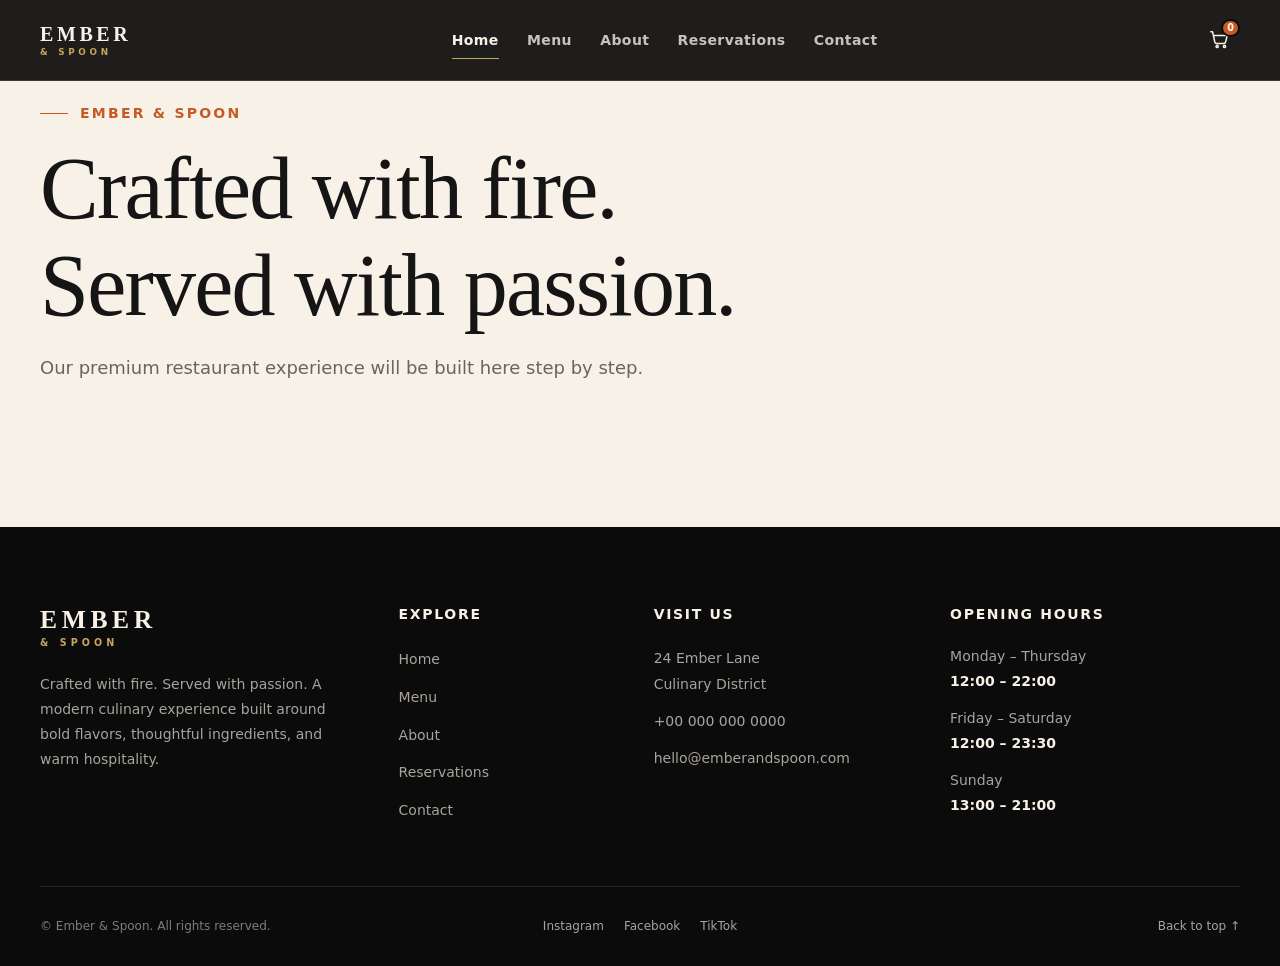
==== index.html @ 7cfc42b8 "initial commit" ====
<!DOCTYPE html>
<html lang="en">

<head>
    <meta charset="UTF-8">

    <meta
        name="viewport"
        content="width=device-width, initial-scale=1.0"
    >

    <meta
        name="description"
        content="Ember & Spoon — Crafted with fire. Served with passion."
    >

    <title>Ember & Spoon | Crafted with Fire</title>

    <link rel="stylesheet" href="css/style.css">
</head>

<body>

    <!-- =====================================================
         HEADER / NAVIGATION
         ===================================================== -->

    <header class="site-header" id="site-header">

        <nav class="navbar container" aria-label="Main navigation">

            <!-- Logo / Home Link -->
            <a
                href="index.html"
                class="navbar-logo"
                aria-label="Ember & Spoon Home"
            >
                <span class="navbar-logo-main">
                    EMBER
                </span>

                <span class="navbar-logo-sub">
                    & SPOON
                </span>
            </a>


            <!-- Desktop Navigation -->
            <div class="navbar-nav" id="main-navigation">

                <a
                    href="index.html"
                    class="navbar-link active"
                    aria-current="page"
                >
                    Home
                </a>

                <a
                    href="menu.html"
                    class="navbar-link"
                >
                    Menu
                </a>

                <a
                    href="about.html"
                    class="navbar-link"
                >
                    About
                </a>

                <a
                    href="reservations.html"
                    class="navbar-link"
                >
                    Reservations
                </a>

                <a
                    href="contact.html"
                    class="navbar-link"
                >
                    Contact
                </a>

            </div>


            <!-- Right-side Actions -->
            <div class="navbar-actions">

                <!-- Cart -->
                <a
                    href="cart.html"
                    class="navbar-cart"
                    aria-label="Shopping cart"
                >

                    <svg
                        class="cart-icon"
                        viewBox="0 0 24 24"
                        aria-hidden="true"
                        focusable="false"
                    >
                        <path
                            d="M3 3h2l2.4 11.2a2 2 0 0 0 2 1.6h7.8a2 2 0 0 0 2-1.6L21 7H6"
                        ></path>

                        <circle
                            cx="10"
                            cy="19"
                            r="1.2"
                        ></circle>

                        <circle
                            cx="18"
                            cy="19"
                            r="1.2"
                        ></circle>
                    </svg>

                    <span
                        class="cart-count"
                        id="cart-count"
                        aria-label="0 items in cart"
                    >
                        0
                    </span>

                </a>


                <!-- Mobile Menu Button -->
                <button
                    class="navbar-toggle"
                    id="navbar-toggle"
                    type="button"
                    aria-label="Open navigation menu"
                    aria-expanded="false"
                    aria-controls="main-navigation"
                >

                    <span></span>
                    <span></span>
                    <span></span>

                </button>

            </div>

        </nav>

    </header>


    <!-- Temporary Main Content -->
    <main>

        <section class="section">
            <div class="container">

                <div class="section-header">

                    <span class="section-label">
                        Ember & Spoon
                    </span>

                    <h1 class="section-title">
                        Crafted with fire. Served with passion.
                    </h1>

                    <p class="section-description">
                        Our premium restaurant experience will be built
                        here step by step.
                    </p>

                </div>

            </div>
        </section>

    </main>
    
    <!-- =====================================================
     FOOTER
     ===================================================== -->

<footer class="site-footer">

    <div class="container">

        <div class="footer-main">

            <!-- Brand -->
            <div class="footer-brand">

                <a
                    href="index.html"
                    class="footer-logo"
                    aria-label="Ember & Spoon Home"
                >
                    <span class="footer-logo-main">
                        EMBER
                    </span>

                    <span class="footer-logo-sub">
                        & SPOON
                    </span>
                </a>

                <p class="footer-description">
                    Crafted with fire. Served with passion.
                    A modern culinary experience built around
                    bold flavors, thoughtful ingredients, and
                    warm hospitality.
                </p>

            </div>


            <!-- Navigation -->
            <div class="footer-column">

                <h2 class="footer-heading">
                    Explore
                </h2>

                <ul class="footer-links">

                    <li>
                        <a href="index.html">
                            Home
                        </a>
                    </li>

                    <li>
                        <a href="menu.html">
                            Menu
                        </a>
                    </li>

                    <li>
                        <a href="about.html">
                            About
                        </a>
                    </li>

                    <li>
                        <a href="reservations.html">
                            Reservations
                        </a>
                    </li>

                    <li>
                        <a href="contact.html">
                            Contact
                        </a>
                    </li>

                </ul>

            </div>


            <!-- Contact -->
            <div class="footer-column">

                <h2 class="footer-heading">
                    Visit Us
                </h2>

                <address class="footer-contact">

                    <p>
                        24 Ember Lane
                        <br>
                        Culinary District
                    </p>

                    <a href="tel:+0000000000">
                        +00 000 000 0000
                    </a>

                    <a href="mailto:hello@emberandspoon.com">
                        hello@emberandspoon.com
                    </a>

                </address>

            </div>


            <!-- Opening Hours -->
            <div class="footer-column">

                <h2 class="footer-heading">
                    Opening Hours
                </h2>

                <div class="footer-hours">

                    <div class="footer-hours-row">
                        <span>Monday – Thursday</span>
                        <span>12:00 – 22:00</span>
                    </div>

                    <div class="footer-hours-row">
                        <span>Friday – Saturday</span>
                        <span>12:00 – 23:30</span>
                    </div>

                    <div class="footer-hours-row">
                        <span>Sunday</span>
                        <span>13:00 – 21:00</span>
                    </div>

                </div>

            </div>

        </div>


        <!-- Footer Bottom -->

        <div class="footer-bottom">

            <p>
                © <span id="current-year"></span>
                Ember & Spoon. All rights reserved.
            </p>


            <!-- Social Links -->

            <div class="footer-socials">

                <a
                    href="#"
                    aria-label="Instagram"
                >
                    Instagram
                </a>

                <a
                    href="#"
                    aria-label="Facebook"
                >
                    Facebook
                </a>

                <a
                    href="#"
                    aria-label="TikTok"
                >
                    TikTok
                </a>

            </div>


            <a
                href="#"
                class="footer-top-link"
            >
                Back to top ↑
            </a>

        </div>

    </div>

</footer>

    <script src="js/script.js"></script>

</body>

</html>
---- css/style.css ----
/* =========================================================
   EMBER & SPOON
   Global Design System
   ========================================================= */


/* =========================================================
   1. CSS VARIABLES
   ---------------------------------------------------------
   CSS variables allow us to define our brand values once
   and reuse them throughout the entire website.
   ========================================================= */

:root {

    /* ---------- Brand Colors ---------- */

    --color-bg-dark: #0B0B0B;
    --color-bg-dark-soft: #141311;

    --color-cream: #F8F1E7;
    --color-cream-soft: #EFE5D7;

    --color-ember: #C65A24;
    --color-copper: #A64B2A;
    --color-gold: #C9A45C;
    --color-green: #6F7D54;

    /* ---------- Neutral Colors ---------- */

    --color-white: #FFFFFF;
    --color-black: #000000;

    --color-text-dark: #151515;
    --color-text-light: #F8F1E7;
    --color-text-muted: #8D8881;

    --color-border-dark: rgba(248, 241, 231, 0.12);
    --color-border-light: rgba(21, 21, 21, 0.12);

    /* ---------- Typography ---------- */

    --font-display:
        Georgia,
        "Times New Roman",
        serif;

    --font-body:
        Inter,
        ui-sans-serif,
        system-ui,
        -apple-system,
        BlinkMacSystemFont,
        "Segoe UI",
        sans-serif;

    /* ---------- Font Sizes ---------- */

    --text-xs: 0.75rem;
    --text-sm: 0.875rem;
    --text-base: 1rem;
    --text-lg: 1.125rem;
    --text-xl: 1.35rem;
    --text-2xl: 1.75rem;
    --text-3xl: 2.25rem;
    --text-4xl: 3rem;
    --text-5xl: 4rem;
    --text-6xl: 5.5rem;

    /* ---------- Line Heights ---------- */

    --leading-tight: 1.1;
    --leading-snug: 1.3;
    --leading-normal: 1.6;
    --leading-relaxed: 1.8;

    /* ---------- Spacing ---------- */

    --space-1: 0.25rem;
    --space-2: 0.5rem;
    --space-3: 0.75rem;
    --space-4: 1rem;
    --space-5: 1.25rem;
    --space-6: 1.5rem;
    --space-8: 2rem;
    --space-10: 2.5rem;
    --space-12: 3rem;
    --space-16: 4rem;
    --space-20: 5rem;
    --space-24: 6rem;
    --space-32: 8rem;

    /* ---------- Layout ---------- */

    --container-width: 1200px;
    --container-wide: 1400px;

    --header-height: 80px;

    /* ---------- Border Radius ---------- */

    --radius-sm: 4px;
    --radius-md: 8px;
    --radius-lg: 12px;

    /* ---------- Shadows ---------- */

    --shadow-soft:
        0 10px 30px rgba(0, 0, 0, 0.08);

    --shadow-medium:
        0 20px 50px rgba(0, 0, 0, 0.14);

    /* ---------- Transitions ---------- */

    --transition-fast: 180ms ease;
    --transition-base: 300ms ease;
    --transition-slow: 500ms ease;

    /* ---------- Z-index ---------- */

    --z-base: 1;
    --z-header: 1000;
    --z-overlay: 1100;
    --z-modal: 1200;
}


/* =========================================================
   2. GLOBAL RESET
   ========================================================= */

*,
*::before,
*::after {
    margin: 0;
    padding: 0;
    box-sizing: border-box;
}


html {
    scroll-behavior: smooth;
    scroll-padding-top: var(--header-height);
}


body {
    min-height: 100vh;

    background-color: var(--color-cream);
    color: var(--color-text-dark);

    font-family: var(--font-body);
    font-size: var(--text-base);
    line-height: var(--leading-normal);

    -webkit-font-smoothing: antialiased;
    text-rendering: optimizeLegibility;
}


/* =========================================================
   3. ACCESSIBILITY
   ========================================================= */

:focus-visible {
    outline: 2px solid var(--color-gold);
    outline-offset: 4px;
}


/* =========================================================
   4. BASIC ELEMENTS
   ========================================================= */

img,
picture,
svg,
video,
canvas {
    display: block;
    max-width: 100%;
}


img {
    height: auto;
}


button,
input,
textarea,
select {
    font: inherit;
}


button {
    border: 0;
    background: none;
    cursor: pointer;
}


a {
    color: inherit;
    text-decoration: none;
}


ul,
ol {
    list-style: none;
}


p {
    max-width: 70ch;
}


/* =========================================================
   5. TYPOGRAPHY
   ========================================================= */

h1,
h2,
h3,
h4,
h5,
h6 {
    font-family: var(--font-display);
    font-weight: 500;
    line-height: var(--leading-tight);
    letter-spacing: -0.02em;
}


h1 {
    font-size: clamp(
        3rem,
        7vw,
        var(--text-6xl)
    );
}


h2 {
    font-size: clamp(
        2.25rem,
        5vw,
        var(--text-5xl)
    );
}


h3 {
    font-size: clamp(
        1.5rem,
        3vw,
        var(--text-3xl)
    );
}


h4 {
    font-size: var(--text-xl);
}


.text-muted {
    color: var(--color-text-muted);
}


/* =========================================================
   6. LAYOUT CONTAINERS
   ========================================================= */

.container {
    width: min(
        calc(100% - 3rem),
        var(--container-width)
    );

    margin-inline: auto;
}


.container-wide {
    width: min(
        calc(100% - 3rem),
        var(--container-wide)
    );

    margin-inline: auto;
}


.section {
    padding-block: var(--space-24);
}


.section-sm {
    padding-block: var(--space-16);
}


/* =========================================================
   7. SECTION HEADERS
   ========================================================= */

.section-header {
    margin-bottom: var(--space-12);
}


.section-label {
    display: inline-flex;
    align-items: center;
    gap: var(--space-3);

    margin-bottom: var(--space-4);

    color: var(--color-ember);

    font-size: var(--text-sm);
    font-weight: 700;
    letter-spacing: 0.16em;
    text-transform: uppercase;
}


.section-label::before {
    content: "";

    width: 28px;
    height: 1px;

    background-color: currentColor;
}


.section-title {
    max-width: 760px;
}


.section-description {
    margin-top: var(--space-5);

    color: #68645F;
    font-size: var(--text-lg);
}


/* =========================================================
   8. BUTTON SYSTEM
   ========================================================= */

.btn {
    display: inline-flex;
    align-items: center;
    justify-content: center;
    gap: var(--space-3);

    min-height: 50px;
    padding: 0.8rem 1.4rem;

    border: 1px solid transparent;
    border-radius: var(--radius-sm);

    font-size: var(--text-sm);
    font-weight: 700;

    letter-spacing: 0.04em;

    transition:
        transform var(--transition-fast),
        background-color var(--transition-base),
        color var(--transition-base),
        border-color var(--transition-base),
        box-shadow var(--transition-base);
}


.btn:hover {
    transform: translateY(-2px);
}


.btn:active {
    transform: translateY(0);
}


/* Primary Button */

.btn-primary {
    background-color: var(--color-ember);
    color: var(--color-white);
}


.btn-primary:hover {
    background-color: var(--color-copper);
    box-shadow: var(--shadow-soft);
}


/* Dark Button */

.btn-dark {
    background-color: var(--color-bg-dark);
    color: var(--color-cream);
}


.btn-dark:hover {
    background-color: #24211D;
}


/* Outline Button */

.btn-outline {
    border-color: currentColor;
    color: inherit;
}


.btn-outline:hover {
    background-color: var(--color-bg-dark);
    color: var(--color-cream);
}


/* =========================================================
   9. IMAGE UTILITIES
   ========================================================= */

.image-cover {
    width: 100%;
    height: 100%;
    object-fit: cover;
}


.image-contain {
    width: 100%;
    height: 100%;
    object-fit: contain;
}


/* =========================================================
   10. VISUALLY HIDDEN CONTENT
   ---------------------------------------------------------
   Useful for accessibility elements that should be
   available to screen readers but not visible visually.
   ========================================================= */

.sr-only {
    position: absolute;

    width: 1px;
    height: 1px;

    padding: 0;
    margin: -1px;

    overflow: hidden;

    clip: rect(0, 0, 0, 0);

    white-space: nowrap;

    border: 0;
}


/* =========================================================
   11. DARK SECTION
   ========================================================= */

.section-dark {
    background-color: var(--color-bg-dark);
    color: var(--color-text-light);
}


.section-dark .section-description {
    color: #B2ACA4;
}


/* =========================================================
   12. LIGHT SECTION
   ========================================================= */

.section-light {
    background-color: var(--color-cream);
    color: var(--color-text-dark);
}


/* =========================================================
   13. DECORATIVE DIVIDER
   ========================================================= */

.divider {
    width: 100%;
    height: 1px;

    background-color: var(--color-border-light);
}


.section-dark .divider {
    background-color: var(--color-border-dark);
}


/* =========================================================
   14. SCROLL REVEAL FOUNDATION
   ---------------------------------------------------------
   JavaScript will activate this later.
   ========================================================= */

.reveal {
    opacity: 0;

    transform: translateY(25px);

    transition:
        opacity 700ms ease,
        transform 700ms ease;
}


.reveal.is-visible {
    opacity: 1;
    transform: translateY(0);
}


/* =========================================================
   15. RESPONSIVE DESIGN
   ========================================================= */


/* ---------- Tablets ---------- */

@media (max-width: 1024px) {

    :root {
        --space-24: 5rem;
        --space-32: 6rem;
    }

    .container,
    .container-wide {
        width: min(
            calc(100% - 2.5rem),
            var(--container-width)
        );
    }
}


/* ---------- Mobile ---------- */

@media (max-width: 768px) {

    :root {
        --header-height: 72px;

        --text-lg: 1rem;

        --space-24: 4rem;
        --space-20: 4rem;
        --space-16: 3rem;
    }


    .container,
    .container-wide {
        width: min(
            calc(100% - 2rem),
            var(--container-width)
        );
    }


    .section {
        padding-block: var(--space-20);
    }


    .section-header {
        margin-bottom: var(--space-8);
    }


    .btn {
        min-height: 48px;
    }
}


/* ---------- Small Phones ---------- */

@media (max-width: 480px) {

    :root {
        --space-20: 3.5rem;
        --space-16: 2.5rem;
    }


    .container,
    .container-wide {
        width: min(
            calc(100% - 1.5rem),
            var(--container-width)
        );
    }


    h1 {
        font-size: clamp(
            2.5rem,
            13vw,
            4rem
        );
    }


    h2 {
        font-size: clamp(
            2rem,
            10vw,
            3rem
        );
    }


    .btn {
        width: 100%;
    }
}
/* =========================================================
   16. SITE HEADER & NAVBAR
   ========================================================= */

.site-header {
    position: fixed;
    top: 0;
    left: 0;

    width: 100%;

    z-index: var(--z-header);

    background-color: rgba(11, 11, 11, 0.92);

    border-bottom: 1px solid var(--color-border-dark);

    transition:
        background-color var(--transition-base),
        border-color var(--transition-base),
        box-shadow var(--transition-base),
        backdrop-filter var(--transition-base);
}

/*
    This class will be added by JavaScript when the
    visitor scrolls down the page.
*/

.site-header.is-scrolled {
    background-color: rgba(11, 11, 11, 0.94);

    border-bottom-color: var(--color-border-dark);

    box-shadow:
        0 8px 30px rgba(0, 0, 0, 0.18);

    backdrop-filter: blur(12px);
}


/* ---------- Main Navbar Layout ---------- */

.navbar {
    min-height: var(--header-height);

    display: flex;
    align-items: center;
    justify-content: space-between;

    gap: var(--space-8);
}


/* =========================================================
   LOGO
   ========================================================= */

.navbar-logo {
    display: inline-flex;
    flex-direction: column;

    flex-shrink: 0;

    color: var(--color-cream);

    line-height: 1;

    transition:
        opacity var(--transition-fast),
        transform var(--transition-fast);
}


.navbar-logo:hover {
    opacity: 0.9;
    transform: translateY(-1px);
}


.navbar-logo-main {
    font-family: var(--font-display);

    font-size: 1.25rem;
    font-weight: 600;

    letter-spacing: 0.18em;
}


.navbar-logo-sub {
    margin-top: 0.25rem;

    color: var(--color-gold);

    font-size: 0.55rem;
    font-weight: 700;

    letter-spacing: 0.42em;
}


/* =========================================================
   DESKTOP NAVIGATION
   ========================================================= */

.navbar-nav {
    display: flex;
    align-items: center;
    justify-content: center;

    gap: clamp(
        1rem,
        2.2vw,
        2rem
    );

    margin-left: auto;
    margin-right: auto;
}


.navbar-link {
    position: relative;

    padding-block: 0.5rem;

    color: rgba(248, 241, 231, 0.78);

    font-size: var(--text-sm);
    font-weight: 600;

    letter-spacing: 0.03em;

    transition:
        color var(--transition-fast);
}


.navbar-link::after {
    content: "";

    position: absolute;

    left: 0;
    bottom: 0;

    width: 100%;
    height: 1px;

    background-color: var(--color-gold);

    transform: scaleX(0);
    transform-origin: center;

    transition:
        transform var(--transition-base);
}


.navbar-link:hover {
    color: var(--color-cream);
}


.navbar-link:hover::after,
.navbar-link.active::after {
    transform: scaleX(1);
}


.navbar-link.active {
    color: var(--color-cream);
}


/* =========================================================
   NAVBAR ACTIONS
   ========================================================= */

.navbar-actions {
    display: flex;
    align-items: center;

    gap: var(--space-5);

    flex-shrink: 0;
}


/* =========================================================
   CART
   ========================================================= */

.navbar-cart {
    position: relative;

    display: inline-flex;
    align-items: center;
    justify-content: center;

    width: 42px;
    height: 42px;

    color: var(--color-cream);

    transition:
        color var(--transition-fast),
        transform var(--transition-fast);
}


.navbar-cart:hover {
    color: var(--color-gold);

    transform: translateY(-1px);
}


.cart-icon {
    width: 22px;
    height: 22px;

    fill: none;

    stroke: currentColor;
    stroke-width: 1.6;

    stroke-linecap: round;
    stroke-linejoin: round;
}


/* ---------- Cart Count ---------- */

.cart-count {
    position: absolute;

    top: 0;
    right: 0;

    min-width: 18px;
    height: 18px;

    display: inline-flex;
    align-items: center;
    justify-content: center;

    padding-inline: 0.25rem;

    background-color: var(--color-ember);
    color: var(--color-white);

    border: 2px solid var(--color-bg-dark);

    border-radius: 50%;

    font-size: 0.6rem;
    font-weight: 800;

    line-height: 1;

    transition:
        transform var(--transition-fast);
}


.cart-count.has-items {
    transform: scale(1.08);
}


/* =========================================================
   MOBILE MENU BUTTON
   ========================================================= */

.navbar-toggle {
    display: none;

    width: 42px;
    height: 42px;

    flex-direction: column;
    align-items: center;
    justify-content: center;

    gap: 5px;

    color: var(--color-cream);
}


.navbar-toggle span {
    display: block;

    width: 22px;
    height: 1.5px;

    background-color: currentColor;

    transition:
        transform var(--transition-base),
        opacity var(--transition-base);
}


/* =========================================================
   MOBILE NAVIGATION
   ========================================================= */

@media (max-width: 900px) {

    .navbar {
        gap: var(--space-4);
    }


    .navbar-nav {
        position: absolute;

        top: calc(100% + 1px);
        left: 0;

        width: 100%;

        display: flex;
        flex-direction: column;
        align-items: stretch;

        gap: 0;

        padding: 0 1.5rem 1.5rem;

        background-color: rgba(11, 11, 11, 0.98);

        border-bottom:
            1px solid var(--color-border-dark);

        box-shadow:
            0 15px 35px rgba(0, 0, 0, 0.2);

        opacity: 0;
        visibility: hidden;

        transform: translateY(-10px);

        transition:
            opacity var(--transition-base),
            visibility var(--transition-base),
            transform var(--transition-base);
    }


    .navbar-nav.is-open {
        opacity: 1;
        visibility: visible;

        transform: translateY(0);
    }


    .navbar-link {
        width: 100%;

        padding: 1rem 0;

        border-bottom:
            1px solid var(--color-border-dark);
    }


    .navbar-link:last-child {
        border-bottom: 0;
    }


    .navbar-link::after {
        display: none;
    }


    .navbar-toggle {
        display: inline-flex;
    }


    /* ---------- Hamburger Animation ---------- */

    .navbar-toggle.is-open span:nth-child(1) {
        transform: translateY(6.5px) rotate(45deg);
    }


    .navbar-toggle.is-open span:nth-child(2) {
        opacity: 0;
    }


    .navbar-toggle.is-open span:nth-child(3) {
        transform: translateY(-6.5px) rotate(-45deg);
    }
}


/* =========================================================
   SMALL MOBILE NAVBAR
   ========================================================= */

@media (max-width: 480px) {

    .navbar {
        min-height: 68px;
    }


    .navbar-logo-main {
        font-size: 1.05rem;
    }


    .navbar-logo-sub {
        font-size: 0.48rem;
    }


    .navbar-actions {
        gap: var(--space-2);
    }
}
/* =========================================================
   17. SITE FOOTER
   ========================================================= */

.site-footer {
    padding-top: var(--space-20);

    background-color: var(--color-bg-dark);
    color: var(--color-text-light);
}


/* =========================================================
   FOOTER MAIN
   ========================================================= */

.footer-main {
    display: grid;

    grid-template-columns:
        1.5fr
        1fr
        1.2fr
        1.4fr;

    gap: var(--space-12);

    padding-bottom: var(--space-16);
}


/* =========================================================
   FOOTER BRAND
   ========================================================= */

.footer-brand {
    max-width: 360px;
}


.footer-logo {
    display: inline-flex;

    flex-direction: column;

    color: var(--color-cream);

    line-height: 1;

    transition:
        opacity var(--transition-fast),
        transform var(--transition-fast);
}


.footer-logo:hover {
    opacity: 0.9;

    transform: translateY(-1px);
}


.footer-logo-main {
    font-family: var(--font-display);

    font-size: 1.6rem;

    font-weight: 600;

    letter-spacing: 0.18em;
}


.footer-logo-sub {
    margin-top: 0.35rem;

    color: var(--color-gold);

    font-size: 0.6rem;

    font-weight: 700;

    letter-spacing: 0.42em;
}


.footer-description {
    margin-top: var(--space-6);

    color: #A9A39B;

    font-size: var(--text-sm);

    line-height: var(--leading-relaxed);
}


/* =========================================================
   FOOTER COLUMNS
   ========================================================= */

.footer-column {
    min-width: 0;
}


.footer-heading {
    margin-bottom: var(--space-6);

    color: var(--color-cream);

    font-family: var(--font-body);

    font-size: var(--text-sm);

    font-weight: 700;

    letter-spacing: 0.12em;

    text-transform: uppercase;
}


.footer-links {
    display: flex;

    flex-direction: column;

    gap: var(--space-3);
}


.footer-links a {
    color: #A9A39B;

    font-size: var(--text-sm);

    transition:
        color var(--transition-fast),
        transform var(--transition-fast);
}


.footer-links a:hover {
    color: var(--color-gold);

    transform: translateX(3px);
}


/* =========================================================
   CONTACT
   ========================================================= */

.footer-contact {
    display: flex;

    flex-direction: column;

    gap: var(--space-3);

    color: #A9A39B;

    font-size: var(--text-sm);

    line-height: var(--leading-relaxed);

    font-style: normal;
}


.footer-contact a {
    transition:
        color var(--transition-fast);
}


.footer-contact a:hover {
    color: var(--color-gold);
}


/* =========================================================
   OPENING HOURS
   ========================================================= */

.footer-hours {
    display: flex;

    flex-direction: column;

    gap: var(--space-4);
}


.footer-hours-row {
    display: flex;

    flex-direction: column;

    gap: var(--space-1);

    color: #A9A39B;

    font-size: var(--text-sm);

    line-height: 1.5;
}


.footer-hours-row span:last-child {
    color: var(--color-cream);

    font-weight: 600;
}


/* =========================================================
   FOOTER BOTTOM
   ========================================================= */

.footer-bottom {
    min-height: 80px;

    display: grid;

    grid-template-columns:
        1fr
        auto
        1fr;

    align-items: center;

    gap: var(--space-6);

    border-top:
        1px solid var(--color-border-dark);

    color: #817C75;

    font-size: var(--text-xs);
}


.footer-socials {
    display: flex;

    align-items: center;

    justify-content: center;

    gap: var(--space-5);
}


.footer-socials a,
.footer-top-link {
    color: #A9A39B;

    transition:
        color var(--transition-fast);
}


.footer-socials a:hover,
.footer-top-link:hover {
    color: var(--color-gold);
}


.footer-top-link {
    justify-self: end;
}


/* =========================================================
   FOOTER RESPONSIVE
   ========================================================= */

@media (max-width: 1024px) {

    .footer-main {
        grid-template-columns:
            repeat(2, 1fr);

        gap: var(--space-10);
    }

}


@media (max-width: 768px) {

    .site-footer {
        padding-top: var(--space-16);
    }


    .footer-main {
        grid-template-columns: 1fr;

        gap: var(--space-10);

        padding-bottom: var(--space-12);
    }


    .footer-brand {
        max-width: 600px;
    }


    .footer-bottom {
        grid-template-columns: 1fr;

        justify-items: start;

        padding-block: var(--space-6);

        gap: var(--space-4);
    }


    .footer-socials {
        justify-content: flex-start;
    }


    .footer-top-link {
        justify-self: start;
    }

}


@media (max-width: 480px) {

    .footer-hours-row {
        gap: 0.15rem;
    }

}
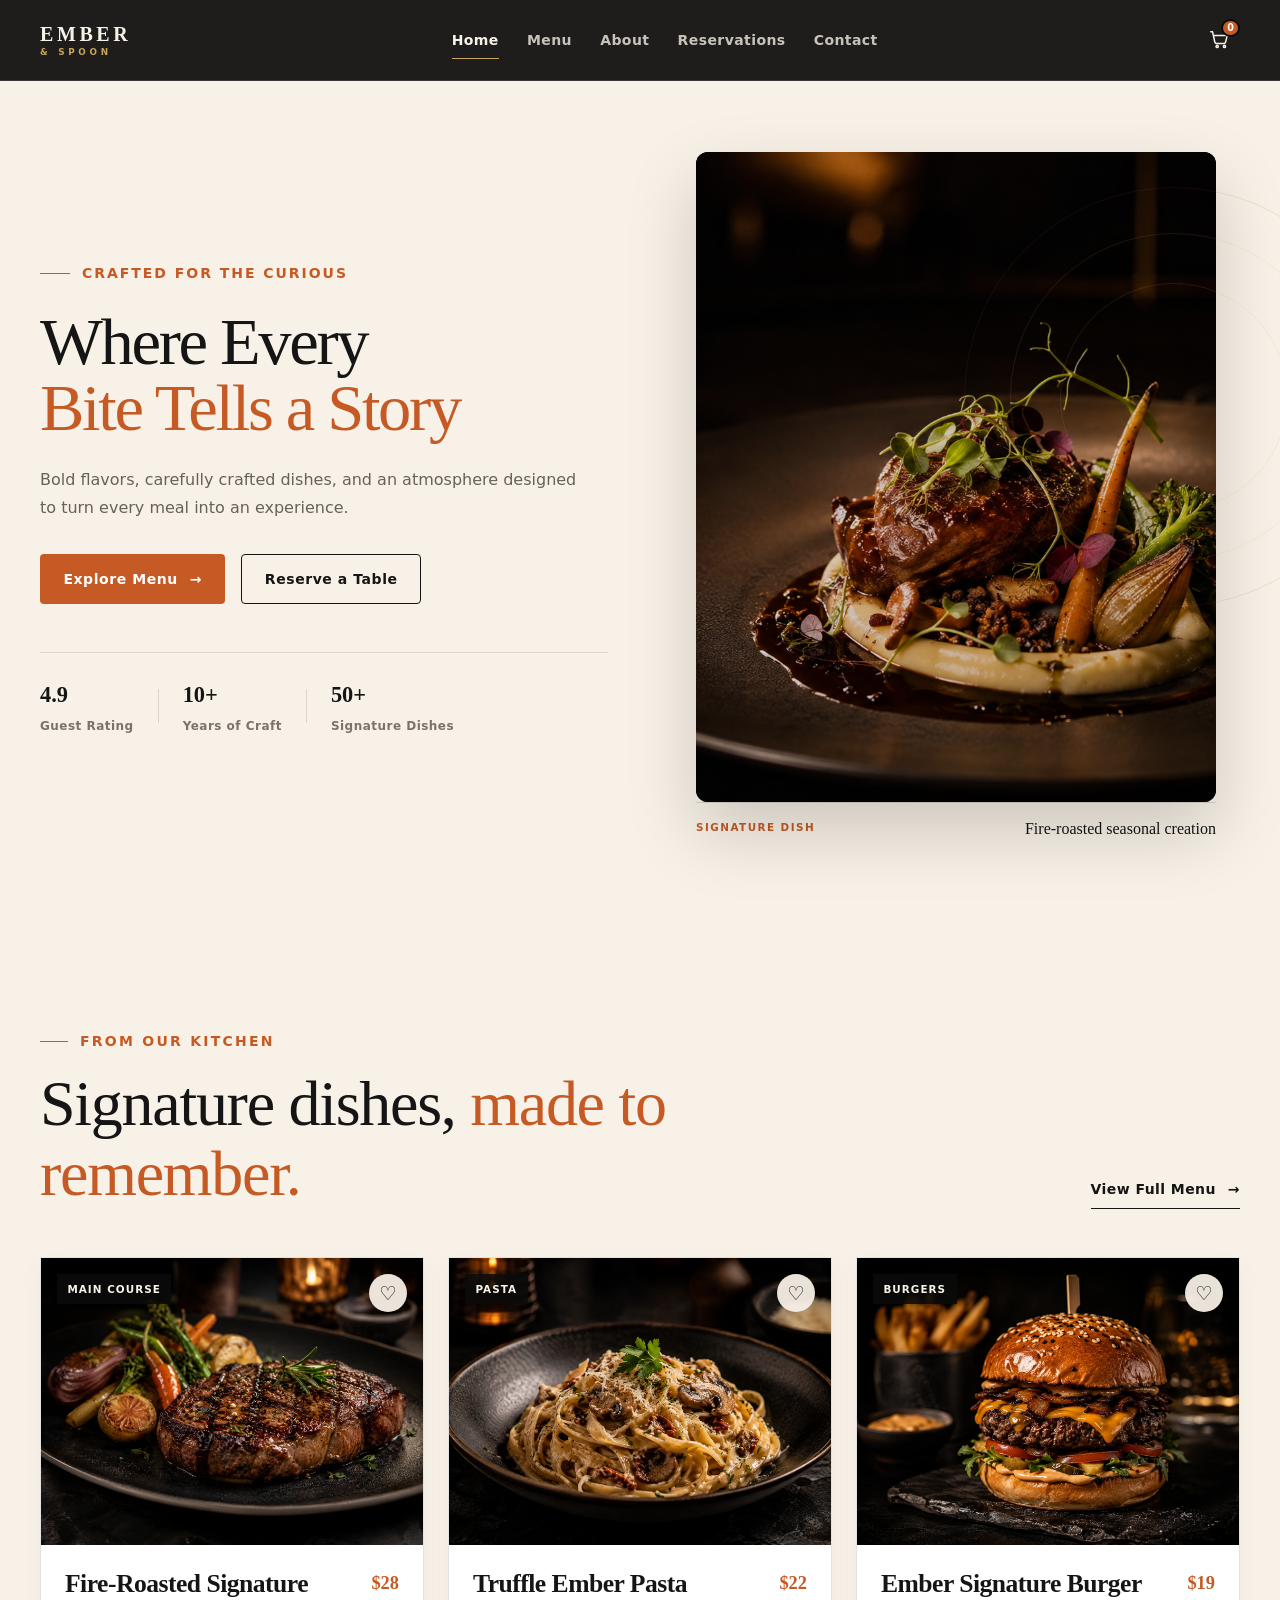
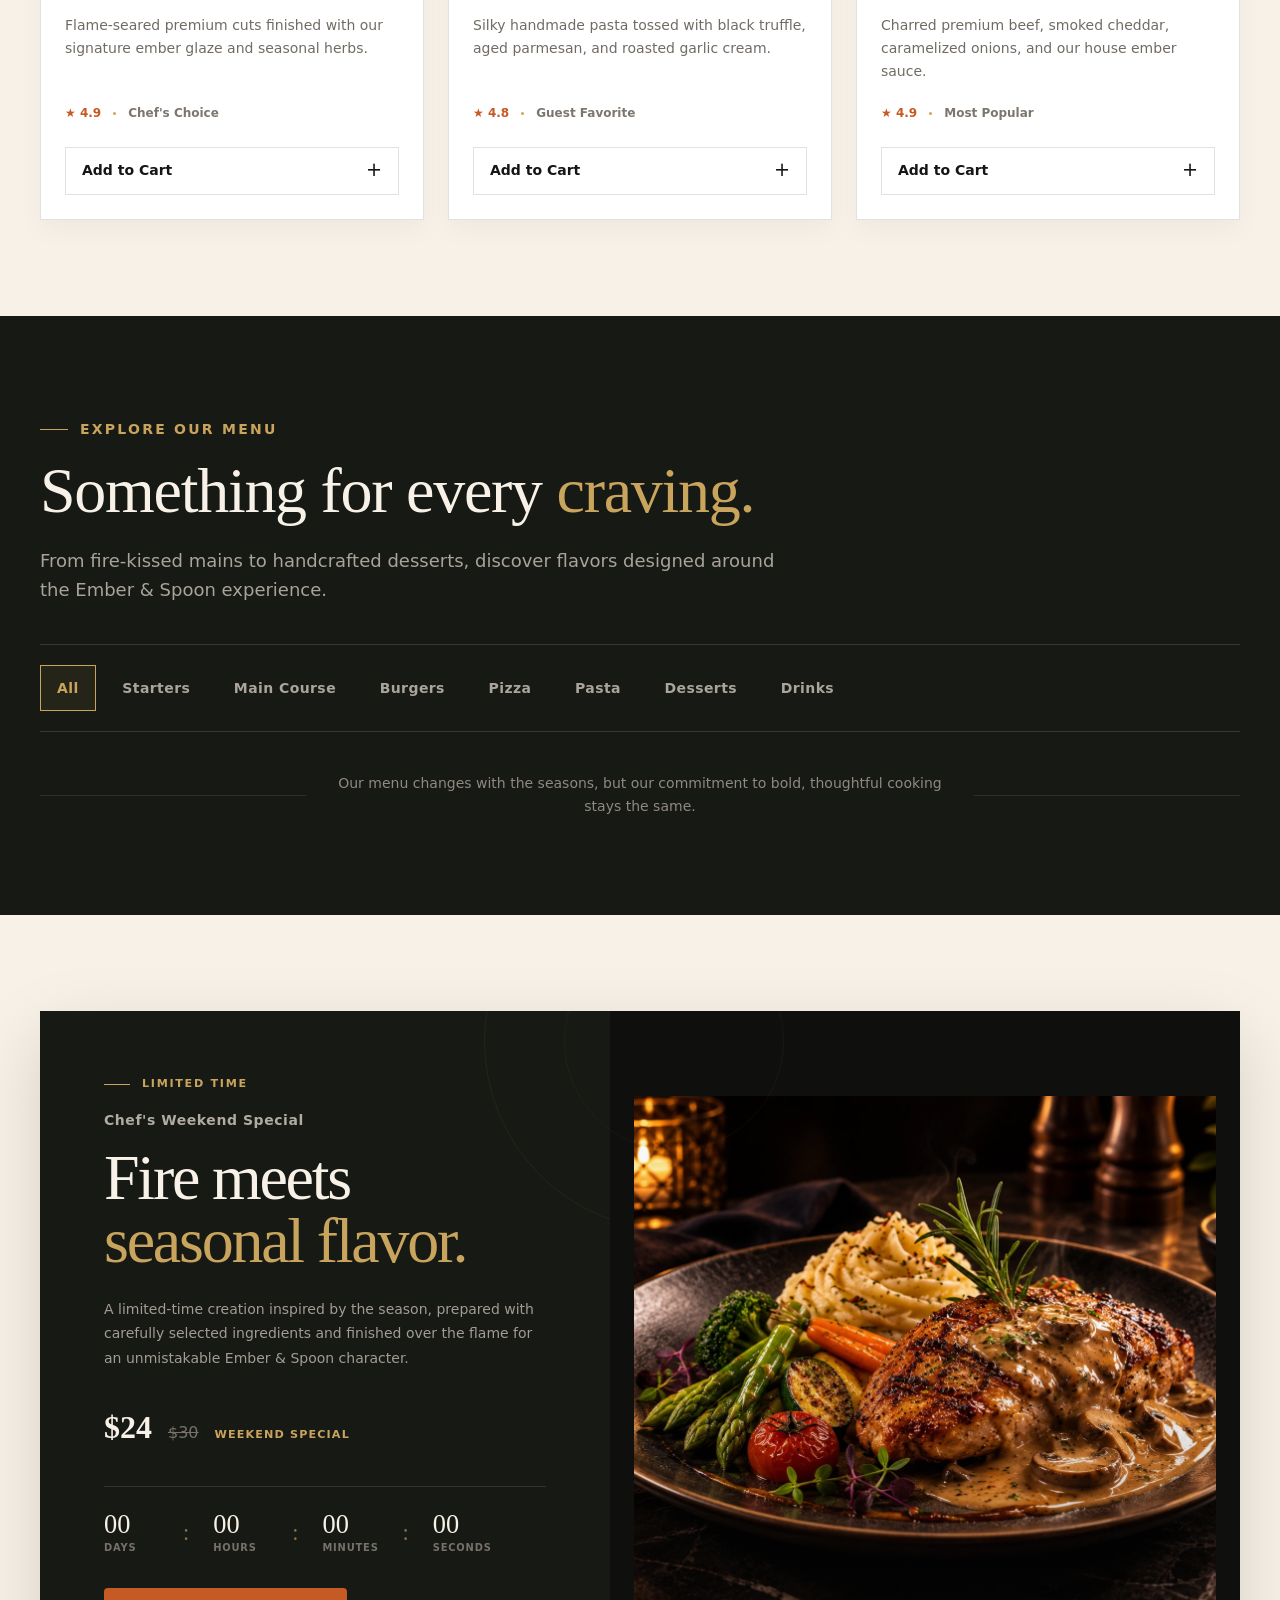
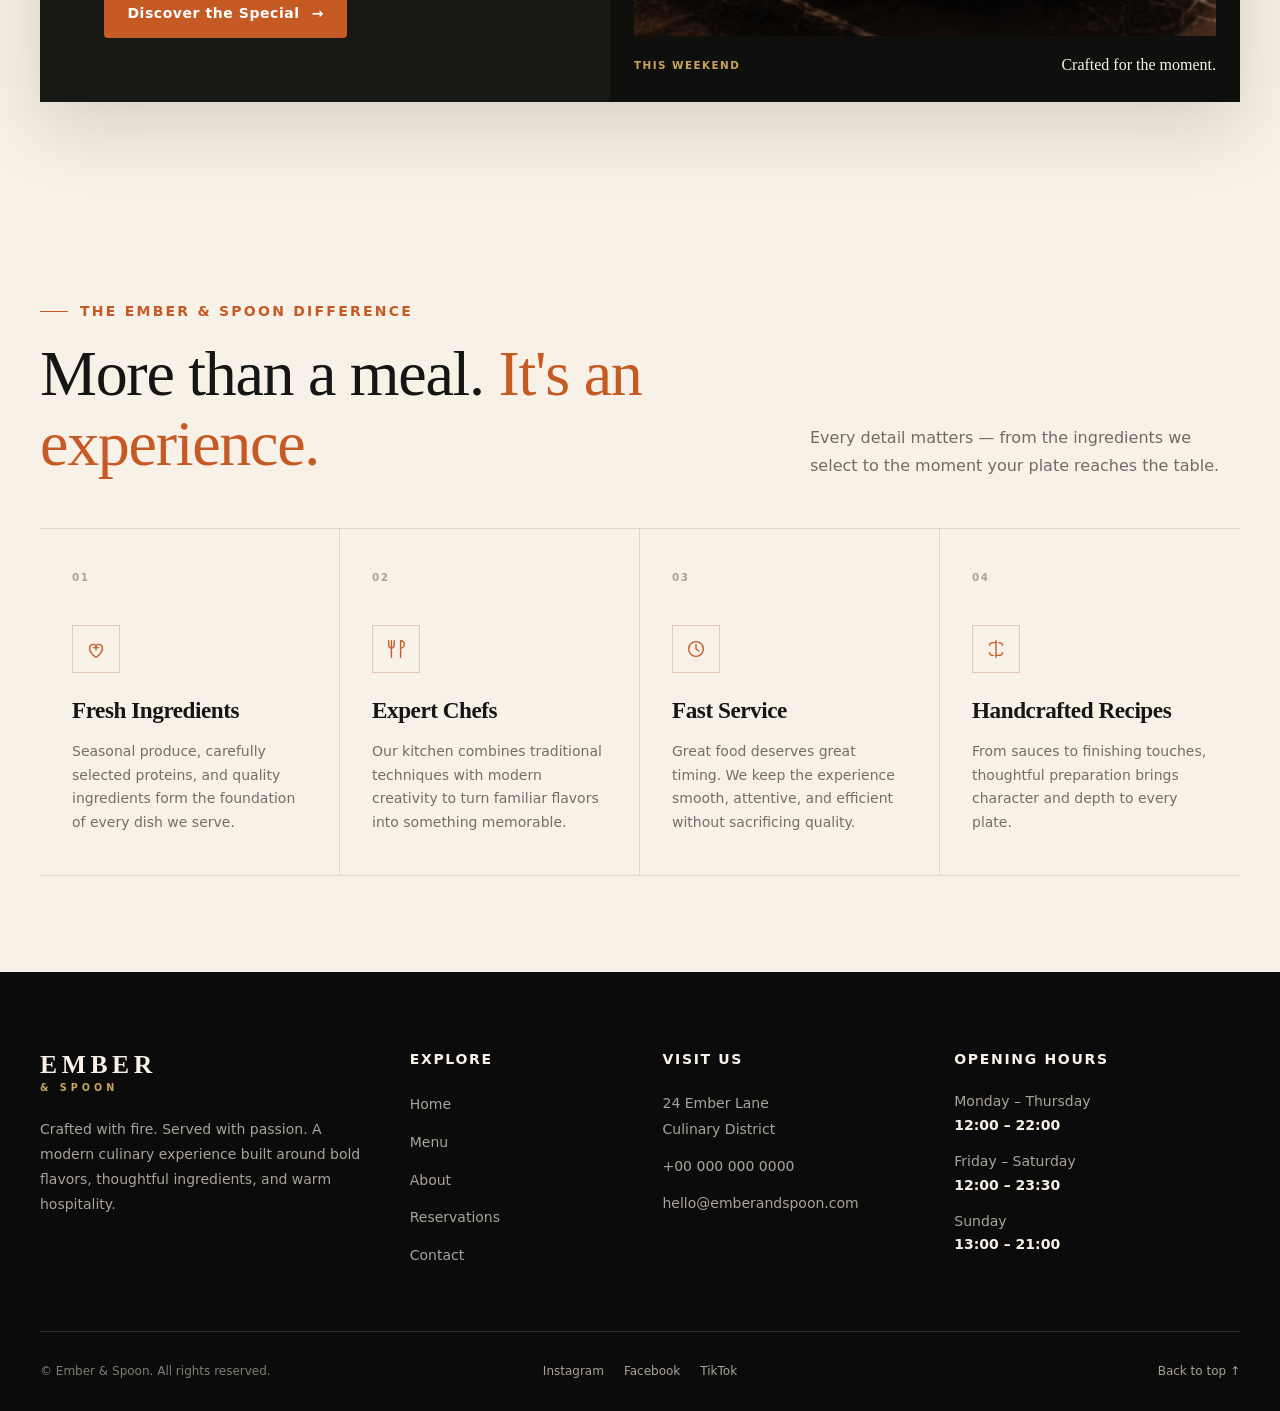
==== commit 4954f400: "initial commit" ====
--- a/index.html
+++ b/index.html
@@ -154,33 +154,1037 @@
     </header>
 
 
-    <!-- Temporary Main Content -->
-    <main>
-
-        <section class="section">
-            <div class="container">
-
-                <div class="section-header">
-
-                    <span class="section-label">
-                        Ember & Spoon
+    <!-- Main Content -->
+    <!-- =====================================================
+     HOME HERO
+     ===================================================== -->
+
+<main>
+
+    <section class="hero" id="home">
+
+        <div class="container hero-container">
+
+            <!-- Hero Content -->
+
+            <div class="hero-content">
+
+                <p class="hero-eyebrow">
+                    <span class="hero-eyebrow-line"></span>
+                    Crafted for the curious
+                </p>
+
+
+                <h1 class="hero-title">
+                    Where Every
+                    <span>Bite Tells a Story</span>
+                </h1>
+
+
+                <p class="hero-description">
+                    Bold flavors, carefully crafted dishes, and
+                    an atmosphere designed to turn every meal
+                    into an experience.
+                </p>
+
+
+                <div class="hero-actions">
+
+                    <a
+                        href="menu.html"
+                        class="btn btn-primary"
+                    >
+                        Explore Menu
+
+                        <span aria-hidden="true">
+                            →
+                        </span>
+                    </a>
+
+
+                    <a
+                        href="reservations.html"
+                        class="btn btn-outline hero-secondary-button"
+                    >
+                        Reserve a Table
+                    </a>
+
+                </div>
+
+
+                <!-- Small Trust Indicators -->
+
+                <div class="hero-details">
+
+                    <div class="hero-detail">
+
+                        <strong>
+                            4.9
+                        </strong>
+
+                        <span>
+                            Guest Rating
+                        </span>
+
+                    </div>
+
+
+                    <div class="hero-detail-divider"></div>
+
+
+                    <div class="hero-detail">
+
+                        <strong>
+                            10+
+                        </strong>
+
+                        <span>
+                            Years of Craft
+                        </span>
+
+                    </div>
+
+
+                    <div class="hero-detail-divider"></div>
+
+
+                    <div class="hero-detail">
+
+                        <strong>
+                            50+
+                        </strong>
+
+                        <span>
+                            Signature Dishes
+                        </span>
+
+                    </div>
+
+                </div>
+
+            </div>
+
+
+            <!-- Hero Image -->
+
+            <div class="hero-visual">
+
+    <div class="hero-image-wrapper">
+
+        <img
+            src="images\hero-food.webp.webp"
+            alt="Beautifully plated signature dish at Ember & Spoon"
+            class="hero-image"
+        >
+
+    </div>
+
+    <div class="hero-image-caption">
+
+        <span>
+            Signature Dish
+        </span>
+
+        <strong>
+            Fire-roasted seasonal creation
+        </strong>
+
+    </div>
+
+</div>
+
+        <!-- Decorative Background Detail -->
+
+        <div
+            class="hero-decoration"
+            aria-hidden="true"
+        ></div>
+
+    </section>
+    <!-- =====================================================
+     FEATURED DISHES
+     ===================================================== -->
+
+<section class="featured-dishes section">
+
+    <div class="container">
+
+        <!-- Section Header -->
+
+        <div class="section-header featured-header">
+
+            <div>
+                <span class="section-label">
+                    From Our Kitchen
+                </span>
+
+                <h2 class="section-title">
+                    Signature dishes,
+                    <span class="featured-title-accent">
+                        made to remember.
                     </span>
-
-                    <h1 class="section-title">
-                        Crafted with fire. Served with passion.
-                    </h1>
-
-                    <p class="section-description">
-                        Our premium restaurant experience will be built
-                        here step by step.
+                </h2>
+            </div>
+
+            <a
+                href="menu.html"
+                class="featured-menu-link"
+            >
+                View Full Menu
+                <span aria-hidden="true">→</span>
+            </a>
+
+        </div>
+
+
+        <!-- Dish Cards -->
+
+        <div class="featured-grid">
+
+
+            <!-- Dish 01 -->
+
+            <article
+                class="dish-card"
+                data-dish-id="dish-01"
+            >
+
+                <div class="dish-image-wrapper">
+
+                    <img
+                        src="./images/dish-01.webp"
+                        alt="Fire-roasted signature grilled dish"
+                        class="dish-image"
+                        loading="lazy"
+                    >
+
+                    <span class="dish-category">
+                        Main Course
+                    </span>
+
+
+                    <button
+                        class="dish-favorite"
+                        type="button"
+                        aria-label="Add Fire-Roasted Signature to favorites"
+                        aria-pressed="false"
+                    >
+                        ♡
+                    </button>
+
+                </div>
+
+
+                <div class="dish-content">
+
+                    <div class="dish-heading-row">
+
+                        <h3 class="dish-name">
+                            Fire-Roasted Signature
+                        </h3>
+
+                        <span class="dish-price">
+                            $28
+                        </span>
+
+                    </div>
+
+
+                    <p class="dish-description">
+                        Flame-seared premium cuts finished
+                        with our signature ember glaze and
+                        seasonal herbs.
                     </p>
 
-                </div>
+
+                    <div class="dish-meta">
+
+                        <span class="dish-rating">
+                            ★ 4.9
+                        </span>
+
+                        <span class="dish-meta-divider"></span>
+
+                        <span>
+                            Chef's Choice
+                        </span>
+
+                    </div>
+
+
+                    <button
+                        class="dish-cart-button"
+                        type="button"
+                        data-add-to-cart="dish-01"
+                    >
+                        Add to Cart
+
+                        <span aria-hidden="true">
+                            +
+                        </span>
+                    </button>
+
+                </div>
+
+            </article>
+
+
+            <!-- Dish 02 -->
+
+            <article
+                class="dish-card"
+                data-dish-id="dish-02"
+            >
+
+                <div class="dish-image-wrapper">
+
+                    <img
+                        src="./images/dish-02.webp"
+                        alt="Gourmet truffle pasta served at Ember and Spoon"
+                        class="dish-image"
+                        loading="lazy"
+                    >
+
+                    <span class="dish-category">
+                        Pasta
+                    </span>
+
+
+                    <button
+                        class="dish-favorite"
+                        type="button"
+                        aria-label="Add Truffle Ember Pasta to favorites"
+                        aria-pressed="false"
+                    >
+                        ♡
+                    </button>
+
+                </div>
+
+
+                <div class="dish-content">
+
+                    <div class="dish-heading-row">
+
+                        <h3 class="dish-name">
+                            Truffle Ember Pasta
+                        </h3>
+
+                        <span class="dish-price">
+                            $22
+                        </span>
+
+                    </div>
+
+
+                    <p class="dish-description">
+                        Silky handmade pasta tossed with black
+                        truffle, aged parmesan, and roasted
+                        garlic cream.
+                    </p>
+
+
+                    <div class="dish-meta">
+
+                        <span class="dish-rating">
+                            ★ 4.8
+                        </span>
+
+                        <span class="dish-meta-divider"></span>
+
+                        <span>
+                            Guest Favorite
+                        </span>
+
+                    </div>
+
+
+                    <button
+                        class="dish-cart-button"
+                        type="button"
+                        data-add-to-cart="dish-02"
+                    >
+                        Add to Cart
+
+                        <span aria-hidden="true">
+                            +
+                        </span>
+                    </button>
+
+                </div>
+
+            </article>
+
+
+            <!-- Dish 03 -->
+
+            <article
+                class="dish-card"
+                data-dish-id="dish-03"
+            >
+
+                <div class="dish-image-wrapper">
+
+                    <img
+                        src="./images/dish-03.webp"
+                        alt="Premium signature burger at Ember and Spoon"
+                        class="dish-image"
+                        loading="lazy"
+                    >
+
+                    <span class="dish-category">
+                        Burgers
+                    </span>
+
+
+                    <button
+                        class="dish-favorite"
+                        type="button"
+                        aria-label="Add Ember Signature Burger to favorites"
+                        aria-pressed="false"
+                    >
+                        ♡
+                    </button>
+
+                </div>
+
+
+                <div class="dish-content">
+
+                    <div class="dish-heading-row">
+
+                        <h3 class="dish-name">
+                            Ember Signature Burger
+                        </h3>
+
+                        <span class="dish-price">
+                            $19
+                        </span>
+
+                    </div>
+
+
+                    <p class="dish-description">
+                        Charred premium beef, smoked cheddar,
+                        caramelized onions, and our house
+                        ember sauce.
+                    </p>
+
+
+                    <div class="dish-meta">
+
+                        <span class="dish-rating">
+                            ★ 4.9
+                        </span>
+
+                        <span class="dish-meta-divider"></span>
+
+                        <span>
+                            Most Popular
+                        </span>
+
+                    </div>
+
+
+                    <button
+                        class="dish-cart-button"
+                        type="button"
+                        data-add-to-cart="dish-03"
+                    >
+                        Add to Cart
+
+                        <span aria-hidden="true">
+                            +
+                        </span>
+                    </button>
+
+                </div>
+
+            </article>
+
+        </div>
+
+    </div>
+
+</section>
+
+<!-- =====================================================
+     FOOD CATEGORIES
+     ===================================================== -->
+
+<section class="food-categories section" id="categories">
+
+    <div class="container">
+
+        <div class="section-header categories-header">
+
+            <span class="section-label">
+                Explore Our Menu
+            </span>
+
+            <h2 class="section-title">
+                Something for every
+                <span class="categories-title-accent">
+                    craving.
+                </span>
+            </h2>
+
+            <p class="section-description">
+                From fire-kissed mains to handcrafted desserts,
+                discover flavors designed around the Ember & Spoon
+                experience.
+            </p>
+
+        </div>
+
+
+        <!-- Category Navigation -->
+
+        <div
+            class="category-list"
+            role="tablist"
+            aria-label="Food categories"
+        >
+
+            <button
+                class="category-button active"
+                type="button"
+                role="tab"
+                aria-selected="true"
+                data-category="all"
+            >
+                All
+            </button>
+
+
+            <button
+                class="category-button"
+                type="button"
+                role="tab"
+                aria-selected="false"
+                data-category="starters"
+            >
+                Starters
+            </button>
+
+
+            <button
+                class="category-button"
+                type="button"
+                role="tab"
+                aria-selected="false"
+                data-category="main-course"
+            >
+                Main Course
+            </button>
+
+
+            <button
+                class="category-button"
+                type="button"
+                role="tab"
+                aria-selected="false"
+                data-category="burgers"
+            >
+                Burgers
+            </button>
+
+
+            <button
+                class="category-button"
+                type="button"
+                role="tab"
+                aria-selected="false"
+                data-category="pizza"
+            >
+                Pizza
+            </button>
+
+
+            <button
+                class="category-button"
+                type="button"
+                role="tab"
+                aria-selected="false"
+                data-category="pasta"
+            >
+                Pasta
+            </button>
+
+
+            <button
+                class="category-button"
+                type="button"
+                role="tab"
+                aria-selected="false"
+                data-category="desserts"
+            >
+                Desserts
+            </button>
+
+
+            <button
+                class="category-button"
+                type="button"
+                role="tab"
+                aria-selected="false"
+                data-category="drinks"
+            >
+                Drinks
+            </button>
+
+        </div>
+
+
+        <!-- Small Visual Placeholder Area -->
+
+        <div class="category-intro">
+
+            <div class="category-intro-line"></div>
+
+            <p>
+                Our menu changes with the seasons, but our
+                commitment to bold, thoughtful cooking stays the same.
+            </p>
+
+            <div class="category-intro-line"></div>
+
+        </div>
+
+    </div>
+
+</section>
+
+<!-- =====================================================
+     CHEF'S WEEKEND SPECIAL
+     ===================================================== -->
+
+<section class="weekend-special section" id="special">
+
+    <div class="container">
+
+        <div class="special-card">
+
+            <!-- Special Content -->
+
+            <div class="special-content">
+
+                <span class="special-eyebrow">
+                    Limited Time
+                </span>
+
+
+                <p class="special-kicker">
+                    Chef's Weekend Special
+                </p>
+
+
+                <h2 class="special-title">
+                    Fire meets
+                    <span>seasonal flavor.</span>
+                </h2>
+
+
+                <p class="special-description">
+                    A limited-time creation inspired by the season,
+                    prepared with carefully selected ingredients and
+                    finished over the flame for an unmistakable Ember
+                    & Spoon character.
+                </p>
+
+
+                <!-- Price -->
+
+                <div class="special-price">
+
+                    <span class="special-price-current">
+                        $24
+                    </span>
+
+                    <span class="special-price-old">
+                        $30
+                    </span>
+
+                    <span class="special-price-note">
+                        Weekend Special
+                    </span>
+
+                </div>
+
+
+                <!-- Countdown -->
+
+                <div
+                    class="countdown"
+                    id="special-countdown"
+                    aria-label="Weekend special countdown"
+                >
+
+                    <div class="countdown-unit">
+
+                        <strong
+                            id="countdown-days"
+                        >
+                            00
+                        </strong>
+
+                        <span>
+                            Days
+                        </span>
+
+                    </div>
+
+
+                    <div
+                        class="countdown-divider"
+                        aria-hidden="true"
+                    >
+                        :
+                    </div>
+
+
+                    <div class="countdown-unit">
+
+                        <strong
+                            id="countdown-hours"
+                        >
+                            00
+                        </strong>
+
+                        <span>
+                            Hours
+                        </span>
+
+                    </div>
+
+
+                    <div
+                        class="countdown-divider"
+                        aria-hidden="true"
+                    >
+                        :
+                    </div>
+
+
+                    <div class="countdown-unit">
+
+                        <strong
+                            id="countdown-minutes"
+                        >
+                            00
+                        </strong>
+
+                        <span>
+                            Minutes
+                        </span>
+
+                    </div>
+
+
+                    <div
+                        class="countdown-divider"
+                        aria-hidden="true"
+                    >
+                        :
+                    </div>
+
+
+                    <div class="countdown-unit">
+
+                        <strong
+                            id="countdown-seconds"
+                        >
+                            00
+                        </strong>
+
+                        <span>
+                            Seconds
+                        </span>
+
+                    </div>
+
+                </div>
+
+
+                <a
+                    href="menu.html"
+                    class="btn btn-primary special-button"
+                >
+                    Discover the Special
+
+                    <span aria-hidden="true">
+                        →
+                    </span>
+                </a>
 
             </div>
-        </section>
-
-    </main>
+
+
+            <!-- Special Image -->
+
+            <div class="special-visual">
+
+                <div class="special-image-wrapper">
+
+                    <img
+                        src="./images/weekend-special.webp"
+                        alt="Chef's weekend special plated at Ember & Spoon"
+                        class="special-image"
+                        loading="lazy"
+                    >
+
+                </div>
+
+
+                <div class="special-image-caption">
+
+                    <span>
+                        This Weekend
+                    </span>
+
+                    <strong>
+                        Crafted for the moment.
+                    </strong>
+
+                </div>
+
+            </div>
+
+        </div>
+
+    </div>
+
+</section>
+
+<!-- =====================================================
+     WHY CHOOSE US
+     ===================================================== -->
+
+<section class="why-us section">
+
+    <div class="container">
+
+        <!-- Section Header -->
+
+        <div class="why-us-header">
+
+            <div>
+
+                <span class="section-label">
+                    The Ember & Spoon Difference
+                </span>
+
+                <h2 class="section-title">
+                    More than a meal.
+                    <span class="why-title-accent">
+                        It's an experience.
+                    </span>
+                </h2>
+
+            </div>
+
+
+            <p class="why-us-intro">
+                Every detail matters — from the ingredients we
+                select to the moment your plate reaches the table.
+            </p>
+
+        </div>
+
+
+        <!-- Feature Cards -->
+
+        <div class="why-us-grid">
+
+
+            <!-- Feature 1 -->
+
+            <article class="why-card">
+
+                <div class="why-card-number">
+                    01
+                </div>
+
+                <div class="why-card-icon" aria-hidden="true">
+
+                    <svg
+                        viewBox="0 0 24 24"
+                        fill="none"
+                    >
+                        <path
+                            d="M12 21s-7-4.35-7-10a4 4 0 0 1 7-2.65A4 4 0 0 1 19 11c0 5.65-7 10-7 10Z"
+                        ></path>
+
+                        <path
+                            d="M12 8v5"
+                        ></path>
+
+                        <path
+                            d="M9.5 10.5h5"
+                        ></path>
+                    </svg>
+
+                </div>
+
+                <h3>
+                    Fresh Ingredients
+                </h3>
+
+                <p>
+                    Seasonal produce, carefully selected proteins,
+                    and quality ingredients form the foundation of
+                    every dish we serve.
+                </p>
+
+            </article>
+
+
+            <!-- Feature 2 -->
+
+            <article class="why-card">
+
+                <div class="why-card-number">
+                    02
+                </div>
+
+                <div class="why-card-icon" aria-hidden="true">
+
+                    <svg
+                        viewBox="0 0 24 24"
+                        fill="none"
+                    >
+                        <path
+                            d="M7 3v8"
+                        ></path>
+
+                        <path
+                            d="M4 3v5a3 3 0 0 0 6 0V3"
+                        ></path>
+
+                        <path
+                            d="M7 11v10"
+                        ></path>
+
+                        <path
+                            d="M17 3v18"
+                        ></path>
+
+                        <path
+                            d="M17 3a4 4 0 0 1 0 8"
+                        ></path>
+                    </svg>
+
+                </div>
+
+                <h3>
+                    Expert Chefs
+                </h3>
+
+                <p>
+                    Our kitchen combines traditional techniques
+                    with modern creativity to turn familiar flavors
+                    into something memorable.
+                </p>
+
+            </article>
+
+
+            <!-- Feature 3 -->
+
+            <article class="why-card">
+
+                <div class="why-card-number">
+                    03
+                </div>
+
+                <div class="why-card-icon" aria-hidden="true">
+
+                    <svg
+                        viewBox="0 0 24 24"
+                        fill="none"
+                    >
+                        <circle
+                            cx="12"
+                            cy="12"
+                            r="8"
+                        ></circle>
+
+                        <path
+                            d="M12 7v5l3 2"
+                        ></path>
+                    </svg>
+
+                </div>
+
+                <h3>
+                    Fast Service
+                </h3>
+
+                <p>
+                    Great food deserves great timing. We keep the
+                    experience smooth, attentive, and efficient
+                    without sacrificing quality.
+                </p>
+
+            </article>
+
+
+            <!-- Feature 4 -->
+
+            <article class="why-card">
+
+                <div class="why-card-number">
+                    04
+                </div>
+
+                <div class="why-card-icon" aria-hidden="true">
+
+                    <svg
+                        viewBox="0 0 24 24"
+                        fill="none"
+                    >
+                        <path
+                            d="M12 3v18"
+                        ></path>
+
+                        <path
+                            d="M5 8c0-2 2-3 4-3h3"
+                        ></path>
+
+                        <path
+                            d="M19 16c0 2-2 3-4 3h-3"
+                        ></path>
+
+                        <path
+                            d="M5 16c0 2 2 3 4 3"
+                        ></path>
+
+                        <path
+                            d="M19 8c0-2-2-3-4-3"
+                        ></path>
+                    </svg>
+
+                </div>
+
+                <h3>
+                    Handcrafted Recipes
+                </h3>
+
+                <p>
+                    From sauces to finishing touches, thoughtful
+                    preparation brings character and depth to
+                    every plate.
+                </p>
+
+            </article>
+
+        </div>
+
+    </div>
+
+</section>
+
+</main>
     
     <!-- =====================================================
      FOOTER
--- a/css/style.css
+++ b/css/style.css
@@ -554,22 +554,16 @@
 
 /* ---------- Tablets ---------- */
 
-@media (max-width: 1024px) {
-
-    :root {
-        --space-24: 5rem;
-        --space-32: 6rem;
-    }
-
-    .container,
-    .container-wide {
-        width: min(
-            calc(100% - 2.5rem),
-            var(--container-width)
-        );
-    }
-}
-
+@media (max-width: 900px) {
+
+    .footer-main {
+        grid-template-columns:
+            repeat(2, minmax(0, 1fr));
+
+        gap: var(--space-10);
+    }
+
+}
 
 /* ---------- Mobile ---------- */
 
@@ -651,6 +645,16 @@
     .btn {
         width: 100%;
     }
+    .hero-image-caption {
+    flex-direction: column;
+
+    gap: var(--space-2);
+}
+
+
+.hero-image-caption strong {
+    text-align: left;
+}
 }
 /* =========================================================
    16. SITE HEADER & NAVBAR
@@ -1101,25 +1105,29 @@
     display: grid;
 
     grid-template-columns:
-        1.5fr
-        1fr
-        1.2fr
-        1.4fr;
-
-    gap: var(--space-12);
+        minmax(0, 1.3fr)
+        minmax(0, 0.85fr)
+        minmax(0, 1fr)
+        minmax(0, 1.1fr);
+
+    gap: clamp(
+        1.5rem,
+        2.5vw,
+        2.5rem
+    );
 
     padding-bottom: var(--space-16);
 }
 
-
 /* =========================================================
    FOOTER BRAND
    ========================================================= */
 
 .footer-brand {
+    min-width: 0;
+
     max-width: 360px;
 }
-
 
 .footer-logo {
     display: inline-flex;
@@ -1281,15 +1289,14 @@
 
     flex-direction: column;
 
-    gap: var(--space-1);
+    gap: 0.2rem;
 
     color: #A9A39B;
 
     font-size: var(--text-sm);
 
-    line-height: 1.5;
-}
-
+    line-height: 1.45;
+}
 
 .footer-hours-row span:last-child {
     color: var(--color-cream);
@@ -1422,4 +1429,2319 @@
         gap: 0.15rem;
     }
 
+}
+/* =========================================================
+   18. HOME HERO
+   ========================================================= */
+
+.hero {
+    position: relative;
+
+    min-height: 100vh;
+
+    display: flex;
+    align-items: center;
+
+    overflow: hidden;
+
+    padding-top: calc(
+        var(--header-height) + var(--space-12)
+    );
+
+    padding-bottom: var(--space-16);
+
+    background-color: var(--color-cream);
+
+    color: var(--color-text-dark);
+}
+
+
+/* =========================================================
+   HERO CONTAINER
+   ========================================================= */
+
+.hero-container {
+    position: relative;
+
+    z-index: 2;
+
+    display: grid;
+
+    grid-template-columns:
+        minmax(0, 1fr)
+        minmax(0, 1fr);
+
+    align-items: center;
+
+    gap: clamp(
+        2.5rem,
+        5vw,
+        5rem
+    );
+}
+
+/* =========================================================
+   HERO CONTENT
+   ========================================================= */
+
+.hero-content {
+    position: relative;
+
+    z-index: 3;
+
+    padding-block: var(--space-10);
+}
+
+
+/* =========================================================
+   HERO EYEBROW
+   ========================================================= */
+
+.hero-eyebrow {
+    display: inline-flex;
+
+    align-items: center;
+
+    gap: var(--space-3);
+
+    margin-bottom: var(--space-6);
+
+    color: var(--color-ember);
+
+    font-size: var(--text-sm);
+
+    font-weight: 700;
+
+    letter-spacing: 0.14em;
+
+    text-transform: uppercase;
+}
+
+
+.hero-eyebrow-line {
+    width: 30px;
+
+    height: 1px;
+
+    background-color: currentColor;
+}
+
+
+/* =========================================================
+   HERO TITLE
+   ========================================================= */
+
+.hero-title {
+    max-width: 650px;
+
+    margin: 0;
+
+    font-family: var(--font-display);
+
+    font-size: clamp(
+        3rem,
+        5.2vw,
+        5.4rem
+    );
+
+    font-weight: 500;
+
+    line-height: 1;
+
+    letter-spacing: -0.035em;
+}
+
+.hero-title span {
+    display: block;
+
+    color: var(--color-ember);
+}
+
+
+/* =========================================================
+   HERO DESCRIPTION
+   ========================================================= */
+
+.hero-description {
+    max-width: 540px;
+
+    margin-top: var(--space-6);
+
+    color: #66615B;
+
+    font-size: clamp(
+        1rem,
+        1.25vw,
+        1.1rem
+    );
+
+    line-height: 1.75;
+}
+
+/* =========================================================
+   HERO ACTIONS
+   ========================================================= */
+
+.hero-actions {
+    display: flex;
+
+    align-items: center;
+
+    flex-wrap: wrap;
+
+    gap: var(--space-4);
+
+    margin-top: var(--space-8);
+}
+
+
+.hero-actions .btn-outline {
+    border-color: var(--color-text-dark);
+}
+
+
+.hero-actions .btn-outline:hover {
+    border-color: var(--color-bg-dark);
+
+    background-color: var(--color-bg-dark);
+
+    color: var(--color-cream);
+}
+
+
+/* =========================================================
+   HERO TRUST DETAILS
+   ========================================================= */
+
+.hero-details {
+    display: flex;
+
+    align-items: center;
+
+    gap: var(--space-6);
+
+    margin-top: var(--space-12);
+
+    padding-top: var(--space-6);
+
+    border-top:
+        1px solid var(--color-border-light);
+}
+
+
+.hero-detail {
+    display: flex;
+
+    flex-direction: column;
+
+    gap: 0.25rem;
+}
+
+
+.hero-detail strong {
+    color: var(--color-text-dark);
+
+    font-family: var(--font-display);
+
+    font-size: 1.4rem;
+
+    font-weight: 600;
+}
+
+
+.hero-detail span {
+    color: #79736C;
+
+    font-size: var(--text-xs);
+
+    font-weight: 600;
+
+    letter-spacing: 0.04em;
+}
+
+
+.hero-detail-divider {
+    width: 1px;
+
+    height: 34px;
+
+    background-color:
+        var(--color-border-light);
+}
+
+
+/* =========================================================
+   HERO VISUAL
+   ========================================================= */
+
+.hero-visual {
+    position: relative;
+
+    min-width: 0;
+
+    padding: var(--space-6);
+}
+
+
+/* =========================================================
+   HERO IMAGE WRAPPER
+   ========================================================= */
+
+.hero-image-wrapper {
+    position: relative;
+
+    width: 100%;
+
+    aspect-ratio: 4 / 5;
+
+    overflow: hidden;
+
+    border-radius: var(--radius-lg);
+
+    background-color:
+        var(--color-bg-dark);
+
+    box-shadow:
+        0 30px 70px rgba(0, 0, 0, 0.18);
+}
+
+
+.hero-image-wrapper::after {
+    content: "";
+
+    position: absolute;
+
+    inset: 0;
+
+    background:
+        linear-gradient(
+            135deg,
+            rgba(0, 0, 0, 0.05),
+            rgba(0, 0, 0, 0.28)
+        );
+
+    pointer-events: none;
+}
+
+
+.hero-image {
+    width: 100%;
+
+    height: 100%;
+
+    object-fit: cover;
+
+    transition:
+        transform 800ms ease;
+}
+
+
+.hero-image-wrapper:hover .hero-image {
+    transform: scale(1.025);
+}
+
+/* =========================================================
+   HERO DECORATION
+   ========================================================= */
+
+.hero-decoration {
+    position: absolute;
+
+    top: 8%;
+
+    right: -12%;
+
+    width: 420px;
+
+    height: 420px;
+
+    border:
+        1px solid rgba(166, 75, 42, 0.12);
+
+    border-radius: 50%;
+
+    pointer-events: none;
+}
+
+
+.hero-decoration::before,
+.hero-decoration::after {
+    content: "";
+
+    position: absolute;
+
+    border-radius: 50%;
+
+    border:
+        1px solid rgba(201, 164, 92, 0.12);
+}
+
+
+.hero-decoration::before {
+    inset: 45px;
+}
+
+
+.hero-decoration::after {
+    inset: 95px;
+}
+
+
+/* =========================================================
+   HERO RESPONSIVE — TABLET
+   ========================================================= */
+
+@media (max-width: 1024px) {
+
+    .hero {
+        padding-top: calc(
+            var(--header-height) + var(--space-8)
+        );
+    }
+
+
+    .hero-container {
+        gap: var(--space-8);
+    }
+
+
+    .hero-title {
+        font-size: clamp(
+            3rem,
+            7vw,
+            4.8rem
+        );
+    }
+
+
+    .hero-details {
+        gap: var(--space-4);
+    }
+
+
+    .hero-card-top {
+        right: 0;
+    }
+
+
+    .hero-card-bottom {
+        left: 0;
+    }
+
+}
+
+
+/* =========================================================
+   HERO RESPONSIVE — MOBILE
+   ========================================================= */
+
+@media (max-width: 768px) {
+
+    .hero {
+        min-height: auto;
+
+        padding-top: calc(
+            var(--header-height) + var(--space-8)
+        );
+
+        padding-bottom: var(--space-16);
+    }
+
+
+    .hero-container {
+        grid-template-columns: 1fr;
+
+        gap: var(--space-10);
+    }
+
+
+    .hero-content {
+        padding-block: 0;
+    }
+
+
+    .hero-title {
+        max-width: 650px;
+
+        font-size: clamp(
+            3rem,
+            11vw,
+            4.5rem
+        );
+    }
+
+
+    .hero-description {
+        margin-top: var(--space-6);
+    }
+
+
+    .hero-actions {
+        margin-top: var(--space-6);
+    }
+
+
+    .hero-details {
+        margin-top: var(--space-8);
+
+        gap: var(--space-4);
+
+        justify-content: space-between;
+    }
+
+
+    .hero-detail {
+        flex: 1;
+    }
+
+
+    .hero-detail-divider {
+        height: 30px;
+    }
+
+
+    .hero-visual {
+        padding: var(--space-4);
+
+        margin-inline: auto;
+
+        width: min(
+            100%,
+            650px
+        );
+    }
+
+
+    .hero-card-top {
+        right: 0;
+
+        width: min(
+            220px,
+            42%
+        );
+    }
+
+
+    .hero-card-bottom {
+        left: 0;
+
+        max-width: 230px;
+    }
+
+
+    .hero-decoration {
+        display: none;
+    }
+
+}
+
+
+/* =========================================================
+   HERO RESPONSIVE — SMALL PHONES
+   ========================================================= */
+
+@media (max-width: 480px) {
+
+    .hero {
+        padding-bottom: var(--space-12);
+    }
+
+
+    .hero-eyebrow {
+        font-size: 0.7rem;
+
+        letter-spacing: 0.11em;
+    }
+
+
+    .hero-title {
+        font-size: clamp(
+            2.7rem,
+            13vw,
+            3.8rem
+        );
+    }
+
+
+    .hero-actions {
+        flex-direction: column;
+
+        align-items: stretch;
+    }
+
+
+    .hero-actions .btn {
+        width: 100%;
+    }
+
+
+    .hero-details {
+        gap: var(--space-3);
+    }
+
+
+    .hero-detail strong {
+        font-size: 1.15rem;
+    }
+
+
+    .hero-detail span {
+        font-size: 0.65rem;
+    }
+
+
+    .hero-detail-divider {
+        height: 26px;
+    }
+
+
+    .hero-visual {
+        padding: var(--space-2);
+    }
+
+
+    .hero-image-wrapper {
+        aspect-ratio: 4 / 5;
+    }
+
+
+    .hero-card-top {
+        top: 4%;
+
+        right: -0.25rem;
+
+        width: 43%;
+
+        padding: var(--space-3);
+    }
+
+
+    .hero-card-bottom {
+        left: -0.25rem;
+
+        bottom: 5%;
+
+        max-width: 200px;
+
+        padding: var(--space-3);
+    }
+
+
+    .hero-card-top strong {
+        font-size: 0.8rem;
+    }
+
+
+    .hero-card-small {
+        font-size: 0.58rem;
+    }
+
+
+    .hero-card-bottom strong {
+        font-size: 0.7rem;
+    }
+
+}
+/* =========================================================
+   HERO IMAGE CAPTION
+   ========================================================= */
+
+.hero-image-caption {
+    display: flex;
+
+    align-items: flex-start;
+    justify-content: space-between;
+
+    gap: var(--space-6);
+
+    padding-top: var(--space-4);
+
+    border-top:
+        1px solid var(--color-border-light);
+}
+
+
+.hero-image-caption span {
+    color: var(--color-ember);
+
+    font-size: 0.65rem;
+
+    font-weight: 800;
+
+    letter-spacing: 0.14em;
+
+    text-transform: uppercase;
+}
+
+
+.hero-image-caption strong {
+    color: var(--color-text-dark);
+
+    font-family: var(--font-display);
+
+    font-size: 1rem;
+
+    font-weight: 500;
+
+    line-height: 1.3;
+
+    text-align: right;
+}
+/* =========================================================
+   19. FEATURED DISHES
+   ========================================================= */
+
+.featured-dishes {
+    background-color: var(--color-cream);
+}
+
+
+/* =========================================================
+   FEATURED HEADER
+   ========================================================= */
+
+.featured-header {
+    display: flex;
+
+    align-items: flex-end;
+
+    justify-content: space-between;
+
+    gap: var(--space-8);
+
+    margin-bottom: var(--space-12);
+}
+
+
+.featured-title-accent {
+    color: var(--color-ember);
+}
+
+
+.featured-menu-link {
+    display: inline-flex;
+
+    align-items: center;
+
+    gap: var(--space-3);
+
+    flex-shrink: 0;
+
+    padding-bottom: 0.5rem;
+
+    border-bottom:
+        1px solid var(--color-text-dark);
+
+    color: var(--color-text-dark);
+
+    font-size: var(--text-sm);
+
+    font-weight: 700;
+
+    letter-spacing: 0.03em;
+
+    transition:
+        color var(--transition-fast),
+        border-color var(--transition-fast),
+        gap var(--transition-fast);
+}
+
+
+.featured-menu-link:hover {
+    color: var(--color-ember);
+
+    border-color: var(--color-ember);
+
+    gap: var(--space-4);
+}
+
+
+/* =========================================================
+   DISH GRID
+   ========================================================= */
+
+.featured-grid {
+    display: grid;
+
+    grid-template-columns:
+        repeat(3, minmax(0, 1fr));
+
+    gap: var(--space-6);
+}
+
+
+/* =========================================================
+   DISH CARD
+   ========================================================= */
+
+.dish-card {
+    position: relative;
+
+    min-width: 0;
+
+    display: flex;
+    flex-direction: column;
+
+    height: 100%;
+
+    background-color: var(--color-white);
+
+    border:
+        1px solid var(--color-border-light);
+
+    box-shadow:
+        0 10px 25px rgba(0, 0, 0, 0.04);
+
+    transition:
+        transform var(--transition-base),
+        box-shadow var(--transition-base);
+}
+
+.dish-card:hover {
+    transform: translateY(-6px);
+
+    box-shadow:
+        0 20px 45px rgba(0, 0, 0, 0.10);
+}
+
+
+/* =========================================================
+   DISH IMAGE
+   ========================================================= */
+
+.dish-image-wrapper {
+    position: relative;
+
+    overflow: hidden;
+
+    aspect-ratio: 4 / 3;
+
+    background-color:
+        var(--color-bg-dark);
+}
+
+
+.dish-image {
+    width: 100%;
+
+    height: 100%;
+
+    object-fit: cover;
+
+    transition:
+        transform 700ms ease;
+}
+
+
+.dish-card:hover .dish-image {
+    transform: scale(1.04);
+}
+
+
+/* =========================================================
+   DISH CATEGORY
+   ========================================================= */
+
+.dish-category {
+    position: absolute;
+
+    top: var(--space-4);
+
+    left: var(--space-4);
+
+    padding:
+        0.4rem 0.65rem;
+
+    background-color:
+        rgba(11, 11, 11, 0.86);
+
+    color: var(--color-cream);
+
+    font-size: 0.65rem;
+
+    font-weight: 700;
+
+    letter-spacing: 0.1em;
+
+    text-transform: uppercase;
+}
+
+
+/* =========================================================
+   FAVORITE BUTTON
+   ========================================================= */
+
+.dish-favorite {
+    position: absolute;
+
+    top: var(--space-4);
+
+    right: var(--space-4);
+
+    width: 38px;
+
+    height: 38px;
+
+    display: inline-flex;
+
+    align-items: center;
+
+    justify-content: center;
+
+    background-color:
+        rgba(248, 241, 231, 0.94);
+
+    color: var(--color-text-dark);
+
+    border: 0;
+
+    border-radius: 50%;
+
+    font-size: 1.2rem;
+
+    line-height: 1;
+
+    transition:
+        transform var(--transition-fast),
+        background-color var(--transition-fast),
+        color var(--transition-fast);
+}
+
+
+.dish-favorite:hover {
+    transform: scale(1.08);
+
+    background-color:
+        var(--color-bg-dark);
+
+    color: var(--color-cream);
+}
+
+
+.dish-favorite[aria-pressed="true"] {
+    background-color:
+        var(--color-ember);
+
+    color: var(--color-white);
+}
+
+
+/* =========================================================
+   DISH CONTENT
+   ========================================================= */
+
+.dish-content {
+    display: flex;
+
+    flex-direction: column;
+
+    flex: 1;
+
+    padding: var(--space-6);
+}
+
+.dish-heading-row {
+    display: flex;
+
+    align-items: flex-start;
+
+    justify-content: space-between;
+
+    gap: var(--space-4);
+}
+
+
+.dish-name {
+    margin: 0;
+
+    color: var(--color-text-dark);
+
+    font-family: var(--font-display);
+
+    font-size: clamp(
+        1.3rem,
+        2vw,
+        1.65rem
+    );
+
+    font-weight: 600;
+
+    line-height: 1.15;
+}
+
+
+.dish-price {
+    flex-shrink: 0;
+
+    color: var(--color-ember);
+
+    font-family: var(--font-display);
+
+    font-size: 1.15rem;
+
+    font-weight: 600;
+}
+
+
+/* =========================================================
+   DISH DESCRIPTION
+   ========================================================= */
+
+.dish-description {
+    margin-top: var(--space-4);
+
+    color: #716B64;
+
+    font-size: var(--text-sm);
+
+    line-height: 1.65;
+}
+
+
+/* =========================================================
+   DISH META
+   ========================================================= */
+
+.dish-meta {
+    display: flex;
+
+    align-items: center;
+
+    flex-wrap: wrap;
+
+    gap: var(--space-3);
+
+    margin-top: auto;
+
+    padding-top: var(--space-5);
+
+    color: #7C766F;
+
+    font-size: var(--text-xs);
+
+    font-weight: 600;
+}
+
+.dish-rating {
+    color: var(--color-ember);
+}
+
+
+.dish-meta-divider {
+    width: 3px;
+
+    height: 3px;
+
+    border-radius: 50%;
+
+    background-color:
+        var(--color-gold);
+}
+
+
+/* =========================================================
+   ADD TO CART BUTTON
+   ========================================================= */
+
+.dish-cart-button {
+    width: 100%;
+
+    flex-shrink: 0;
+
+    min-height: 48px;
+
+    display: inline-flex;
+
+    align-items: center;
+
+    justify-content: space-between;
+
+    margin-top: var(--space-6);
+
+    padding-inline: var(--space-4);
+
+    border:
+        1px solid var(--color-border-light);
+
+    background-color: transparent;
+
+    color: var(--color-text-dark);
+
+    font-size: var(--text-sm);
+
+    font-weight: 700;
+
+    transition:
+        background-color var(--transition-base),
+        color var(--transition-base),
+        border-color var(--transition-base);
+}
+
+
+.dish-cart-button span {
+    font-size: 1.2rem;
+
+    font-weight: 400;
+
+    transition:
+        transform var(--transition-fast);
+}
+
+
+.dish-cart-button:hover {
+    border-color: var(--color-bg-dark);
+
+    background-color:
+        var(--color-bg-dark);
+
+    color: var(--color-cream);
+}
+
+
+.dish-cart-button:hover span {
+    transform: rotate(90deg);
+}
+
+
+/* =========================================================
+   FEATURED DISHES — TABLET
+   ========================================================= */
+
+@media (max-width: 900px) {
+
+    .featured-grid {
+        grid-template-columns:
+            repeat(2, minmax(0, 1fr));
+    }
+
+
+    .dish-card:last-child {
+        grid-column: auto;
+
+        max-width: none;
+
+        width: auto;
+
+        justify-self: stretch;
+    }
+
+}
+
+/* =========================================================
+   FEATURED DISHES — MOBILE
+   ========================================================= */
+
+@media (max-width: 768px) {
+
+    .featured-header {
+        align-items: flex-start;
+
+        flex-direction: column;
+
+        gap: var(--space-6);
+    }
+
+
+    .featured-grid {
+        grid-template-columns: 1fr;
+    }
+
+
+    .dish-card:last-child {
+        grid-column: auto;
+
+        max-width: none;
+    }
+
+}
+
+
+/* =========================================================
+   FEATURED DISHES — SMALL PHONES
+   ========================================================= */
+
+@media (max-width: 480px) {
+
+    .dish-content {
+        padding: var(--space-5);
+    }
+
+
+    .dish-heading-row {
+        gap: var(--space-3);
+    }
+
+
+    .dish-name {
+        font-size: 1.35rem;
+    }
+
+
+    .dish-price {
+        font-size: 1rem;
+    }
+
+}
+/* =========================================================
+   FOOTER DESKTOP OVERRIDE
+   Keep four columns until the 900px breakpoint
+   ========================================================= */
+
+@media (min-width: 901px) {
+
+    .footer-main {
+        display: grid;
+
+        grid-template-columns:
+            minmax(0, 1.3fr)
+            minmax(0, 0.85fr)
+            minmax(0, 1fr)
+            minmax(0, 1.1fr);
+
+        gap: 2rem;
+
+        align-items: start;
+    }
+
+}
+/* =========================================================
+   20. FOOD CATEGORIES
+   ========================================================= */
+
+.food-categories {
+    background-color: #171914;
+
+    color: var(--color-cream);
+}
+
+/* =========================================================
+   CATEGORY HEADER
+   ========================================================= */
+
+.categories-header {
+    max-width: 760px;
+
+    margin-bottom: var(--space-10);
+}
+
+
+.food-categories .section-label {
+    color: var(--color-gold);
+}
+
+
+.food-categories .section-description {
+    color: #A9A39B;
+}
+
+
+.categories-title-accent {
+    color: var(--color-gold);
+}
+
+
+/* =========================================================
+   CATEGORY NAVIGATION
+   ========================================================= */
+
+.category-list {
+    display: flex;
+
+    align-items: center;
+
+    flex-wrap: wrap;
+
+    gap: 0.6rem;
+
+    padding-block: var(--space-5);
+
+    border-top:
+    1px solid rgba(248, 241, 231, 0.14);
+
+    border-bottom:
+    1px solid rgba(248, 241, 231, 0.14);
+}
+
+
+.category-button {
+    position: relative;
+
+    min-height: 44px;
+
+    padding:
+        0.65rem 1rem;
+
+    border:
+        1px solid transparent;
+
+    color: #AAA49C;
+
+    font-size: var(--text-sm);
+
+    font-weight: 700;
+
+    letter-spacing: 0.03em;
+
+    transition:
+        color var(--transition-fast),
+        background-color var(--transition-base),
+        border-color var(--transition-base),
+        transform var(--transition-fast);
+}
+
+
+.category-button:hover {
+    color: var(--color-cream);
+
+    transform: translateY(-1px);
+}
+
+
+.category-button.active {
+    border-color:
+        var(--color-gold);
+
+    background-color:
+        rgba(201, 164, 92, 0.08);
+
+    color: var(--color-gold);
+}
+
+
+.category-button:focus-visible {
+    outline-color: var(--color-gold);
+}
+
+
+/* =========================================================
+   CATEGORY INTRO
+   ========================================================= */
+
+.category-intro {
+    display: grid;
+
+    grid-template-columns: 1fr auto 1fr;
+
+    align-items: center;
+
+    gap: var(--space-6);
+
+    padding-top: var(--space-10);
+}
+
+
+.category-intro p {
+    max-width: 620px;
+
+    color: #8F8982;
+
+    font-size: var(--text-sm);
+
+    line-height: 1.7;
+
+    text-align: center;
+}
+
+
+.category-intro-line {
+    width: 100%;
+
+    height: 1px;
+
+    background-color:
+    rgba(248, 241, 231, 0.10);
+}
+
+
+/* =========================================================
+   CATEGORY RESPONSIVE — TABLET
+   ========================================================= */
+
+@media (max-width: 900px) {
+
+    .category-list {
+        gap: 0.5rem;
+    }
+
+
+    .category-button {
+        padding-inline: 0.85rem;
+    }
+
+}
+
+
+/* =========================================================
+   CATEGORY RESPONSIVE — MOBILE
+   ========================================================= */
+
+@media (max-width: 768px) {
+
+    .category-list {
+        display: grid;
+
+        grid-template-columns:
+            repeat(2, minmax(0, 1fr));
+
+        gap: 0.5rem;
+    }
+
+
+    .category-button {
+        width: 100%;
+    }
+
+
+    .category-intro {
+        grid-template-columns: 1fr;
+
+        gap: var(--space-4);
+    }
+
+
+    .category-intro-line {
+        display: none;
+    }
+
+
+    .category-intro p {
+        text-align: left;
+    }
+
+}
+
+
+/* =========================================================
+   CATEGORY RESPONSIVE — SMALL PHONES
+   ========================================================= */
+
+@media (max-width: 480px) {
+
+    .category-list {
+        grid-template-columns: 1fr 1fr;
+    }
+
+
+    .category-button {
+        min-height: 42px;
+
+        padding:
+            0.6rem 0.5rem;
+
+        font-size: 0.78rem;
+    }
+
+}
+/* =========================================================
+   21. CHEF'S WEEKEND SPECIAL
+   ========================================================= */
+
+.weekend-special {
+    background-color: var(--color-cream);
+
+    overflow: hidden;
+}
+
+
+/* =========================================================
+   SPECIAL CARD
+   ========================================================= */
+
+.special-card {
+    position: relative;
+
+    display: grid;
+
+    grid-template-columns:
+        minmax(0, 0.95fr)
+        minmax(0, 1.05fr);
+
+    align-items: stretch;
+
+    min-height: 650px;
+
+    overflow: hidden;
+
+    background-color: #171914;
+
+    color: var(--color-cream);
+
+    box-shadow:
+        0 25px 70px rgba(0, 0, 0, 0.14);
+}
+
+
+/* =========================================================
+   SPECIAL CONTENT
+   ========================================================= */
+
+.special-content {
+    display: flex;
+
+    flex-direction: column;
+
+    justify-content: center;
+
+    padding:
+        clamp(2rem, 5vw, 5rem);
+}
+
+
+.special-eyebrow {
+    display: inline-flex;
+
+    align-items: center;
+
+    gap: var(--space-3);
+
+    width: fit-content;
+
+    margin-bottom: var(--space-4);
+
+    color: var(--color-gold);
+
+    font-size: 0.7rem;
+
+    font-weight: 800;
+
+    letter-spacing: 0.15em;
+
+    text-transform: uppercase;
+}
+
+
+.special-eyebrow::before {
+    content: "";
+
+    width: 26px;
+
+    height: 1px;
+
+    background-color: currentColor;
+}
+
+
+.special-kicker {
+    margin: 0;
+
+    color: #B1ABA2;
+
+    font-size: var(--text-sm);
+
+    font-weight: 600;
+
+    letter-spacing: 0.04em;
+}
+
+
+.special-title {
+    max-width: 520px;
+
+    margin-top: var(--space-4);
+
+    color: var(--color-cream);
+
+    font-family: var(--font-display);
+
+    font-size: clamp(
+        2.8rem,
+        5vw,
+        5rem
+    );
+
+    font-weight: 500;
+
+    line-height: 0.98;
+
+    letter-spacing: -0.035em;
+}
+
+
+.special-title span {
+    display: block;
+
+    color: var(--color-gold);
+}
+
+
+.special-description {
+    max-width: 530px;
+
+    margin-top: var(--space-6);
+
+    color: #A29C94;
+
+    font-size: var(--text-sm);
+
+    line-height: 1.75;
+}
+
+
+/* =========================================================
+   SPECIAL PRICE
+   ========================================================= */
+
+.special-price {
+    display: flex;
+
+    align-items: baseline;
+
+    flex-wrap: wrap;
+
+    gap: var(--space-4);
+
+    margin-top: var(--space-8);
+}
+
+
+.special-price-current {
+    color: var(--color-cream);
+
+    font-family: var(--font-display);
+
+    font-size: 2rem;
+
+    font-weight: 600;
+}
+
+
+.special-price-old {
+    color: #77716A;
+
+    font-size: var(--text-base);
+
+    text-decoration: line-through;
+}
+
+
+.special-price-note {
+    color: var(--color-gold);
+
+    font-size: 0.7rem;
+
+    font-weight: 800;
+
+    letter-spacing: 0.1em;
+
+    text-transform: uppercase;
+}
+
+
+/* =========================================================
+   COUNTDOWN
+   ========================================================= */
+
+.countdown {
+    display: flex;
+
+    align-items: center;
+
+    gap: clamp(
+        0.75rem,
+        2vw,
+        1.5rem
+    );
+
+    margin-top: var(--space-8);
+
+    padding-top: var(--space-6);
+
+    border-top:
+        1px solid rgba(248, 241, 231, 0.12);
+}
+
+
+.countdown-unit {
+    display: flex;
+
+    flex-direction: column;
+
+    gap: 0.2rem;
+
+    min-width: 55px;
+}
+
+
+.countdown-unit strong {
+    color: var(--color-cream);
+
+    font-family: var(--font-display);
+
+    font-size: 1.65rem;
+
+    font-weight: 500;
+
+    line-height: 1;
+}
+
+
+.countdown-unit span {
+    color: #77716A;
+
+    font-size: 0.62rem;
+
+    font-weight: 700;
+
+    letter-spacing: 0.08em;
+
+    text-transform: uppercase;
+}
+
+
+.countdown-divider {
+    color: var(--color-gold);
+
+    font-family: var(--font-display);
+
+    font-size: 1.4rem;
+
+    opacity: 0.65;
+}
+
+
+/* =========================================================
+   SPECIAL BUTTON
+   ========================================================= */
+
+.special-button {
+    width: fit-content;
+
+    margin-top: var(--space-8);
+}
+
+
+/* =========================================================
+   SPECIAL VISUAL
+   ========================================================= */
+
+.special-visual {
+    position: relative;
+
+    min-width: 0;
+
+    display: flex;
+
+    flex-direction: column;
+
+    justify-content: flex-end;
+
+    padding: var(--space-6);
+
+    background-color: #0F100E;
+}
+
+
+.special-image-wrapper {
+    position: relative;
+
+    width: 100%;
+
+    min-height: 540px;
+
+    overflow: hidden;
+}
+
+
+.special-image-wrapper::after {
+    content: "";
+
+    position: absolute;
+
+    inset: 0;
+
+    background:
+        linear-gradient(
+            180deg,
+            rgba(11, 11, 11, 0.02) 45%,
+            rgba(11, 11, 11, 0.28)
+        );
+
+    pointer-events: none;
+}
+
+
+.special-image {
+    width: 100%;
+
+    height: 100%;
+
+    object-fit: cover;
+
+    transition:
+        transform 900ms ease;
+}
+
+
+.special-card:hover .special-image {
+    transform: scale(1.025);
+}
+
+
+/* =========================================================
+   IMAGE CAPTION
+   ========================================================= */
+
+.special-image-caption {
+    display: flex;
+
+    align-items: center;
+
+    justify-content: space-between;
+
+    gap: var(--space-5);
+
+    padding-top: var(--space-4);
+}
+
+
+.special-image-caption span {
+    color: var(--color-gold);
+
+    font-size: 0.65rem;
+
+    font-weight: 800;
+
+    letter-spacing: 0.14em;
+
+    text-transform: uppercase;
+}
+
+
+.special-image-caption strong {
+    color: var(--color-cream);
+
+    font-family: var(--font-display);
+
+    font-size: 1rem;
+
+    font-weight: 500;
+
+    text-align: right;
+}
+
+
+/* =========================================================
+   SPECIAL DECORATION
+   ========================================================= */
+
+.special-card::before {
+    content: "";
+
+    position: absolute;
+
+    top: -160px;
+
+    left: 37%;
+
+    width: 380px;
+
+    height: 380px;
+
+    border:
+        1px solid rgba(201, 164, 92, 0.08);
+
+    border-radius: 50%;
+
+    pointer-events: none;
+}
+
+
+.special-card::after {
+    content: "";
+
+    position: absolute;
+
+    top: -80px;
+
+    left: calc(37% + 80px);
+
+    width: 220px;
+
+    height: 220px;
+
+    border:
+        1px solid rgba(198, 90, 36, 0.08);
+
+    border-radius: 50%;
+
+    pointer-events: none;
+}
+
+
+/* =========================================================
+   SPECIAL RESPONSIVE — TABLET
+   ========================================================= */
+
+@media (max-width: 900px) {
+
+    .special-card {
+        grid-template-columns: 1fr;
+
+        min-height: auto;
+    }
+
+
+    .special-content {
+        padding:
+            var(--space-12)
+            var(--space-10);
+    }
+
+
+    .special-visual {
+        padding:
+            0
+            var(--space-10)
+            var(--space-10);
+    }
+
+
+    .special-image-wrapper {
+        min-height: 480px;
+    }
+
+
+    .special-card::before,
+    .special-card::after {
+        display: none;
+    }
+
+}
+
+
+/* =========================================================
+   SPECIAL RESPONSIVE — MOBILE
+   ========================================================= */
+
+@media (max-width: 768px) {
+
+    .special-content {
+        padding:
+            var(--space-10)
+            var(--space-6);
+    }
+
+
+    .special-visual {
+        padding:
+            0
+            var(--space-6)
+            var(--space-6);
+    }
+
+
+    .special-title {
+        font-size: clamp(
+            2.6rem,
+            11vw,
+            4rem
+        );
+    }
+
+
+    .countdown {
+        gap: 0.75rem;
+    }
+
+
+    .countdown-unit {
+        min-width: 48px;
+    }
+
+
+    .countdown-unit strong {
+        font-size: 1.35rem;
+    }
+
+
+    .special-image-wrapper {
+        min-height: 400px;
+    }
+
+}
+
+
+/* =========================================================
+   SPECIAL RESPONSIVE — SMALL PHONES
+   ========================================================= */
+
+@media (max-width: 480px) {
+
+    .special-content {
+        padding:
+            var(--space-8)
+            var(--space-5);
+    }
+
+
+    .special-visual {
+        padding:
+            0
+            var(--space-5)
+            var(--space-5);
+    }
+
+
+    .special-description {
+        font-size: 0.9rem;
+    }
+
+
+    .special-price {
+        gap: var(--space-3);
+    }
+
+
+    .countdown {
+        justify-content: space-between;
+
+        gap: 0.25rem;
+    }
+
+
+    .countdown-unit {
+        min-width: 0;
+    }
+
+
+    .countdown-unit strong {
+        font-size: 1.1rem;
+    }
+
+
+    .countdown-unit span {
+        font-size: 0.54rem;
+    }
+
+
+    .countdown-divider {
+        font-size: 1rem;
+    }
+
+
+    .special-button {
+        width: 100%;
+    }
+
+
+    .special-image-wrapper {
+        min-height: 330px;
+    }
+
+
+    .special-image-caption {
+        align-items: flex-start;
+
+        flex-direction: column;
+
+        gap: var(--space-2);
+    }
+
+
+    .special-image-caption strong {
+        text-align: left;
+    }
+
+}
+
+/* =========================================================
+   22. WHY CHOOSE US
+   ========================================================= */
+
+.why-us {
+    background-color: var(--color-cream);
+
+    color: var(--color-text-dark);
+}
+
+
+/* =========================================================
+   WHY HEADER
+   ========================================================= */
+
+.why-us-header {
+    display: grid;
+
+    grid-template-columns:
+        minmax(0, 1.2fr)
+        minmax(0, 0.8fr);
+
+    align-items: end;
+
+    gap: var(--space-10);
+
+    margin-bottom: var(--space-12);
+}
+
+
+.why-title-accent {
+    color: var(--color-ember);
+}
+
+
+.why-us-intro {
+    max-width: 430px;
+
+    justify-self: end;
+
+    color: #716B64;
+
+    font-size: var(--text-base);
+
+    line-height: 1.75;
+}
+
+
+/* =========================================================
+   WHY CARD GRID
+   ========================================================= */
+
+.why-us-grid {
+    display: grid;
+
+    grid-template-columns:
+        repeat(4, minmax(0, 1fr));
+
+    border-top:
+        1px solid var(--color-border-light);
+
+    border-bottom:
+        1px solid var(--color-border-light);
+}
+
+
+/* =========================================================
+   WHY CARD
+   ========================================================= */
+
+.why-card {
+    position: relative;
+
+    min-width: 0;
+
+    padding:
+        var(--space-10)
+        var(--space-8);
+
+    border-right:
+        1px solid var(--color-border-light);
+
+    transition:
+        background-color var(--transition-base),
+        transform var(--transition-base);
+}
+
+
+.why-card:last-child {
+    border-right: 0;
+}
+
+
+.why-card:hover {
+    background-color: rgba(198, 90, 36, 0.035);
+}
+
+
+/* =========================================================
+   NUMBER
+   ========================================================= */
+
+.why-card-number {
+    color: #AAA39A;
+
+    font-size: 0.65rem;
+
+    font-weight: 800;
+
+    letter-spacing: 0.14em;
+
+    transition:
+        color var(--transition-fast);
+}
+
+
+.why-card:hover .why-card-number {
+    color: var(--color-ember);
+}
+
+
+/* =========================================================
+   ICON
+   ========================================================= */
+
+.why-card-icon {
+    width: 48px;
+
+    height: 48px;
+
+    display: inline-flex;
+
+    align-items: center;
+
+    justify-content: center;
+
+    margin-top: var(--space-10);
+
+    border:
+        1px solid rgba(166, 75, 42, 0.25);
+
+    color: var(--color-ember);
+
+    transition:
+        transform var(--transition-base),
+        background-color var(--transition-base),
+        color var(--transition-base);
+}
+
+
+.why-card:hover .why-card-icon {
+    transform: translateY(-3px);
+
+    background-color: var(--color-ember);
+
+    color: var(--color-white);
+}
+
+
+.why-card-icon svg {
+    width: 22px;
+
+    height: 22px;
+
+    stroke: currentColor;
+
+    stroke-width: 1.5;
+
+    stroke-linecap: round;
+
+    stroke-linejoin: round;
+}
+
+
+/* =========================================================
+   WHY CARD CONTENT
+   ========================================================= */
+
+.why-card h3 {
+    margin-top: var(--space-6);
+
+    color: var(--color-text-dark);
+
+    font-family: var(--font-display);
+
+    font-size: 1.45rem;
+
+    font-weight: 600;
+
+    line-height: 1.15;
+}
+
+
+.why-card p {
+    margin-top: var(--space-4);
+
+    color: #746E67;
+
+    font-size: var(--text-sm);
+
+    line-height: 1.7;
+}
+
+
+/* =========================================================
+   WHY RESPONSIVE — TABLET
+   ========================================================= */
+
+@media (max-width: 1024px) {
+
+    .why-us-grid {
+        grid-template-columns:
+            repeat(2, minmax(0, 1fr));
+    }
+
+
+    .why-card:nth-child(2) {
+        border-right: 0;
+    }
+
+
+    .why-card:nth-child(-n + 2) {
+        border-bottom:
+            1px solid var(--color-border-light);
+    }
+
+
+    .why-us-header {
+        grid-template-columns:
+            1fr 1fr;
+    }
+
+}
+
+
+/* =========================================================
+   WHY RESPONSIVE — MOBILE
+   ========================================================= */
+
+@media (max-width: 768px) {
+
+    .why-us-header {
+        grid-template-columns: 1fr;
+
+        gap: var(--space-5);
+
+        margin-bottom: var(--space-10);
+    }
+
+
+    .why-us-intro {
+        justify-self: start;
+    }
+
+
+    .why-us-grid {
+        grid-template-columns: 1fr;
+    }
+
+
+    .why-card {
+        padding:
+            var(--space-8)
+            var(--space-6);
+
+        border-right: 0;
+
+        border-bottom:
+            1px solid var(--color-border-light);
+    }
+
+
+    .why-card:last-child {
+        border-bottom: 0;
+    }
+
+
+    .why-card:nth-child(2) {
+        border-right: 0;
+    }
+
+
+    .why-card:nth-child(-n + 2) {
+        border-bottom:
+            1px solid var(--color-border-light);
+    }
+
+}
+
+
+/* =========================================================
+   WHY RESPONSIVE — SMALL PHONES
+   ========================================================= */
+
+@media (max-width: 480px) {
+
+    .why-card-icon {
+        margin-top: var(--space-8);
+    }
+
 }
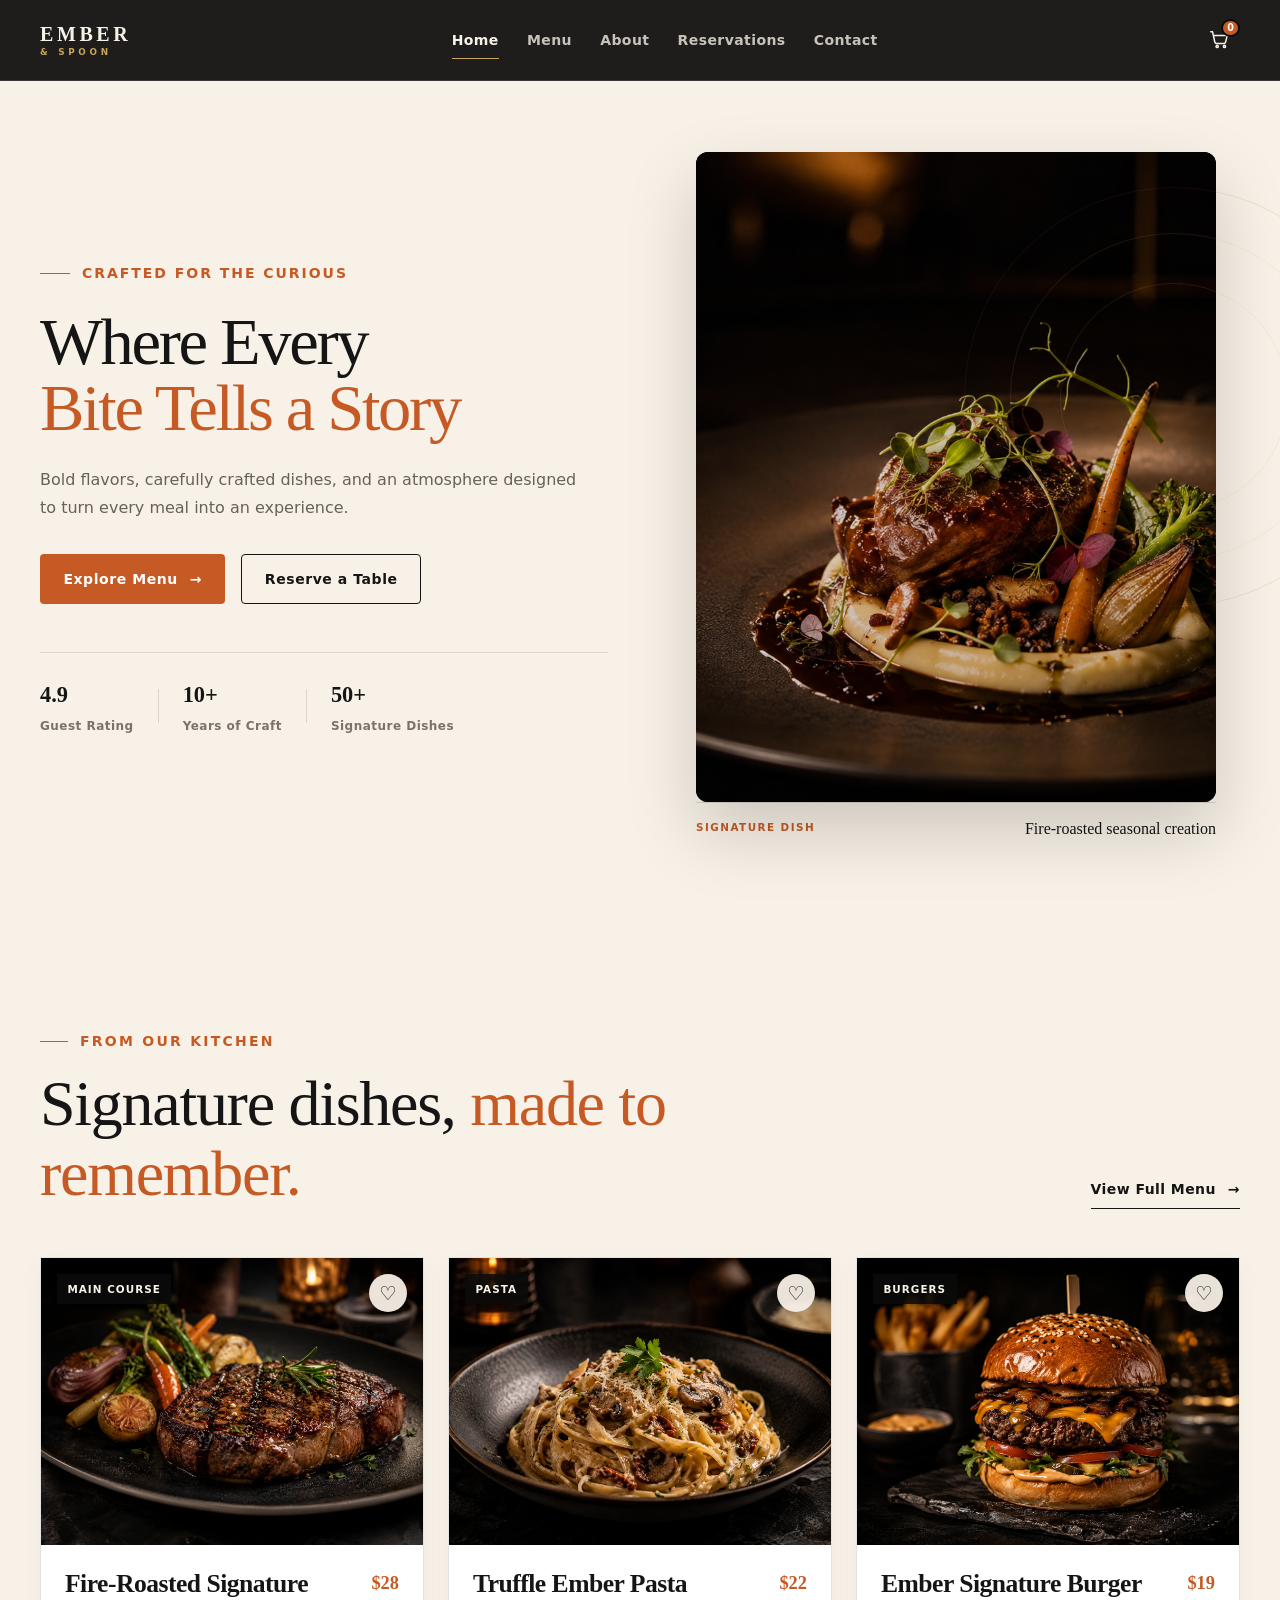
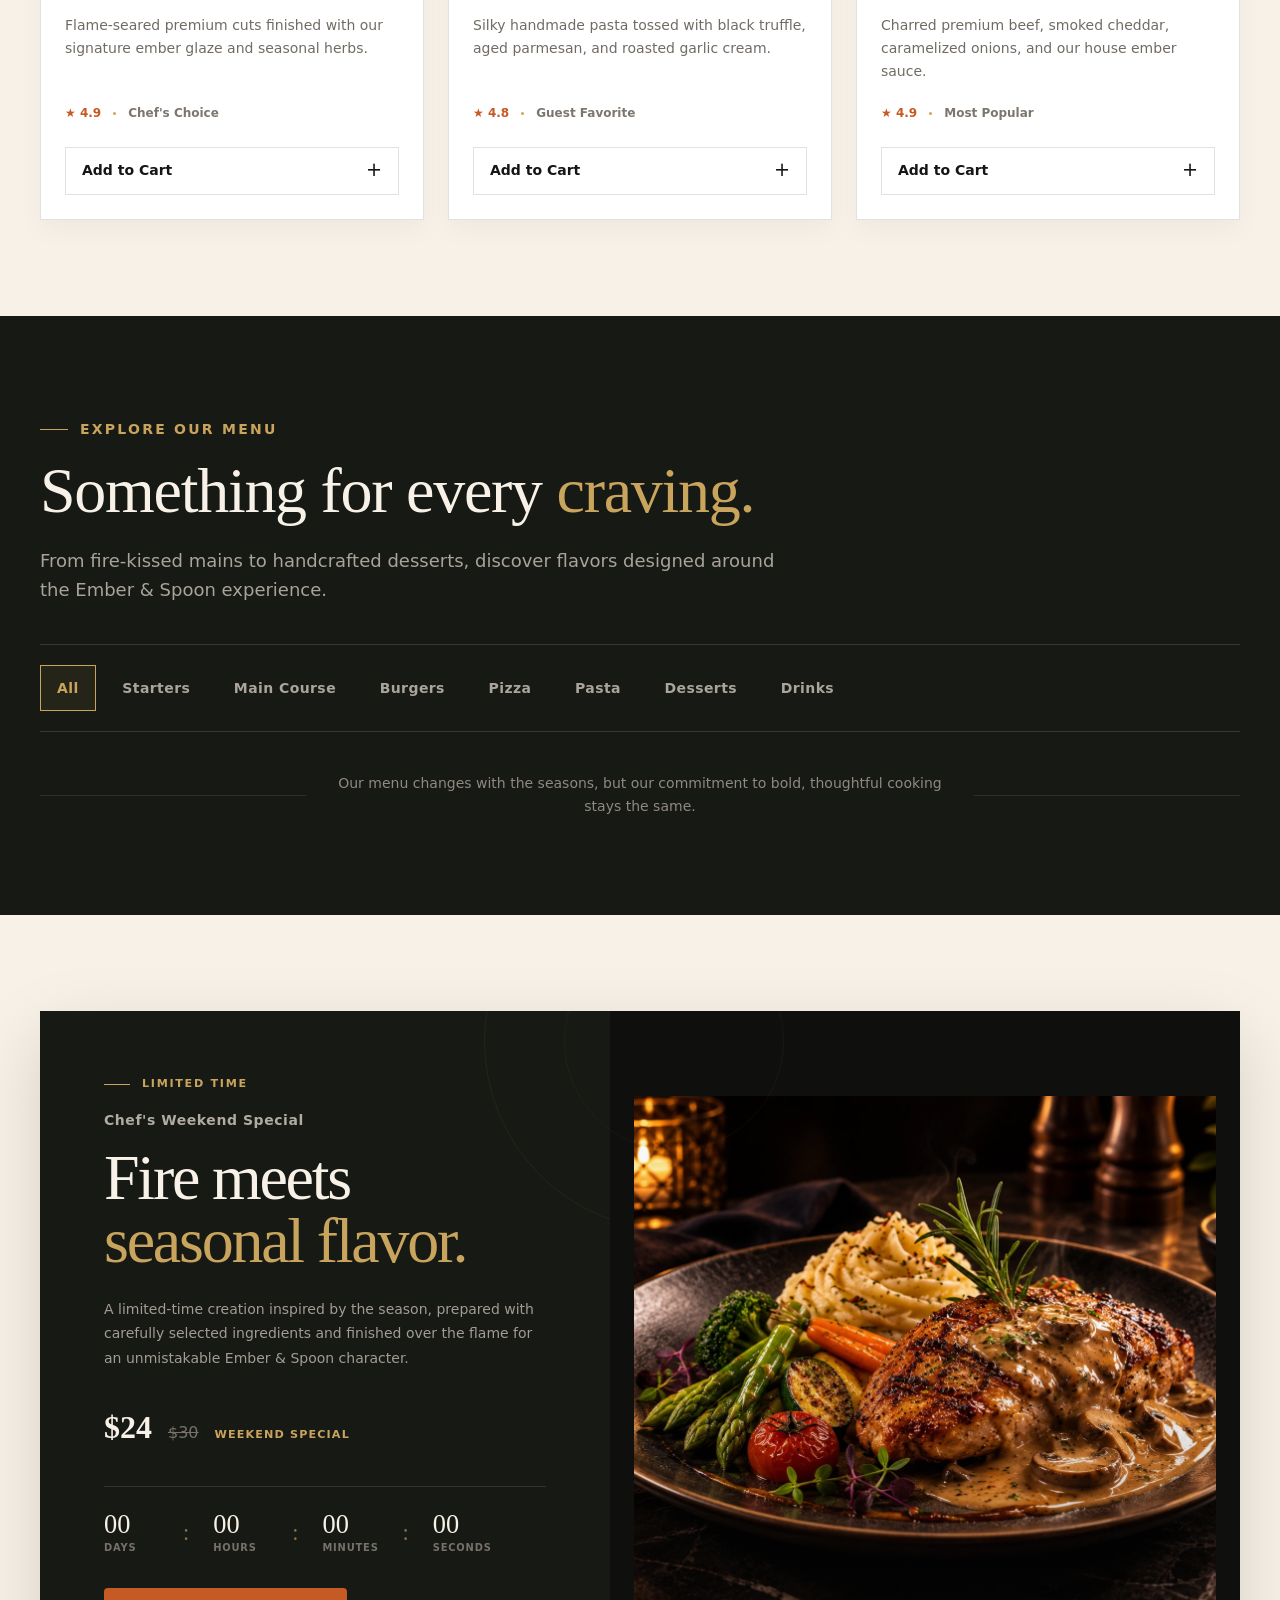
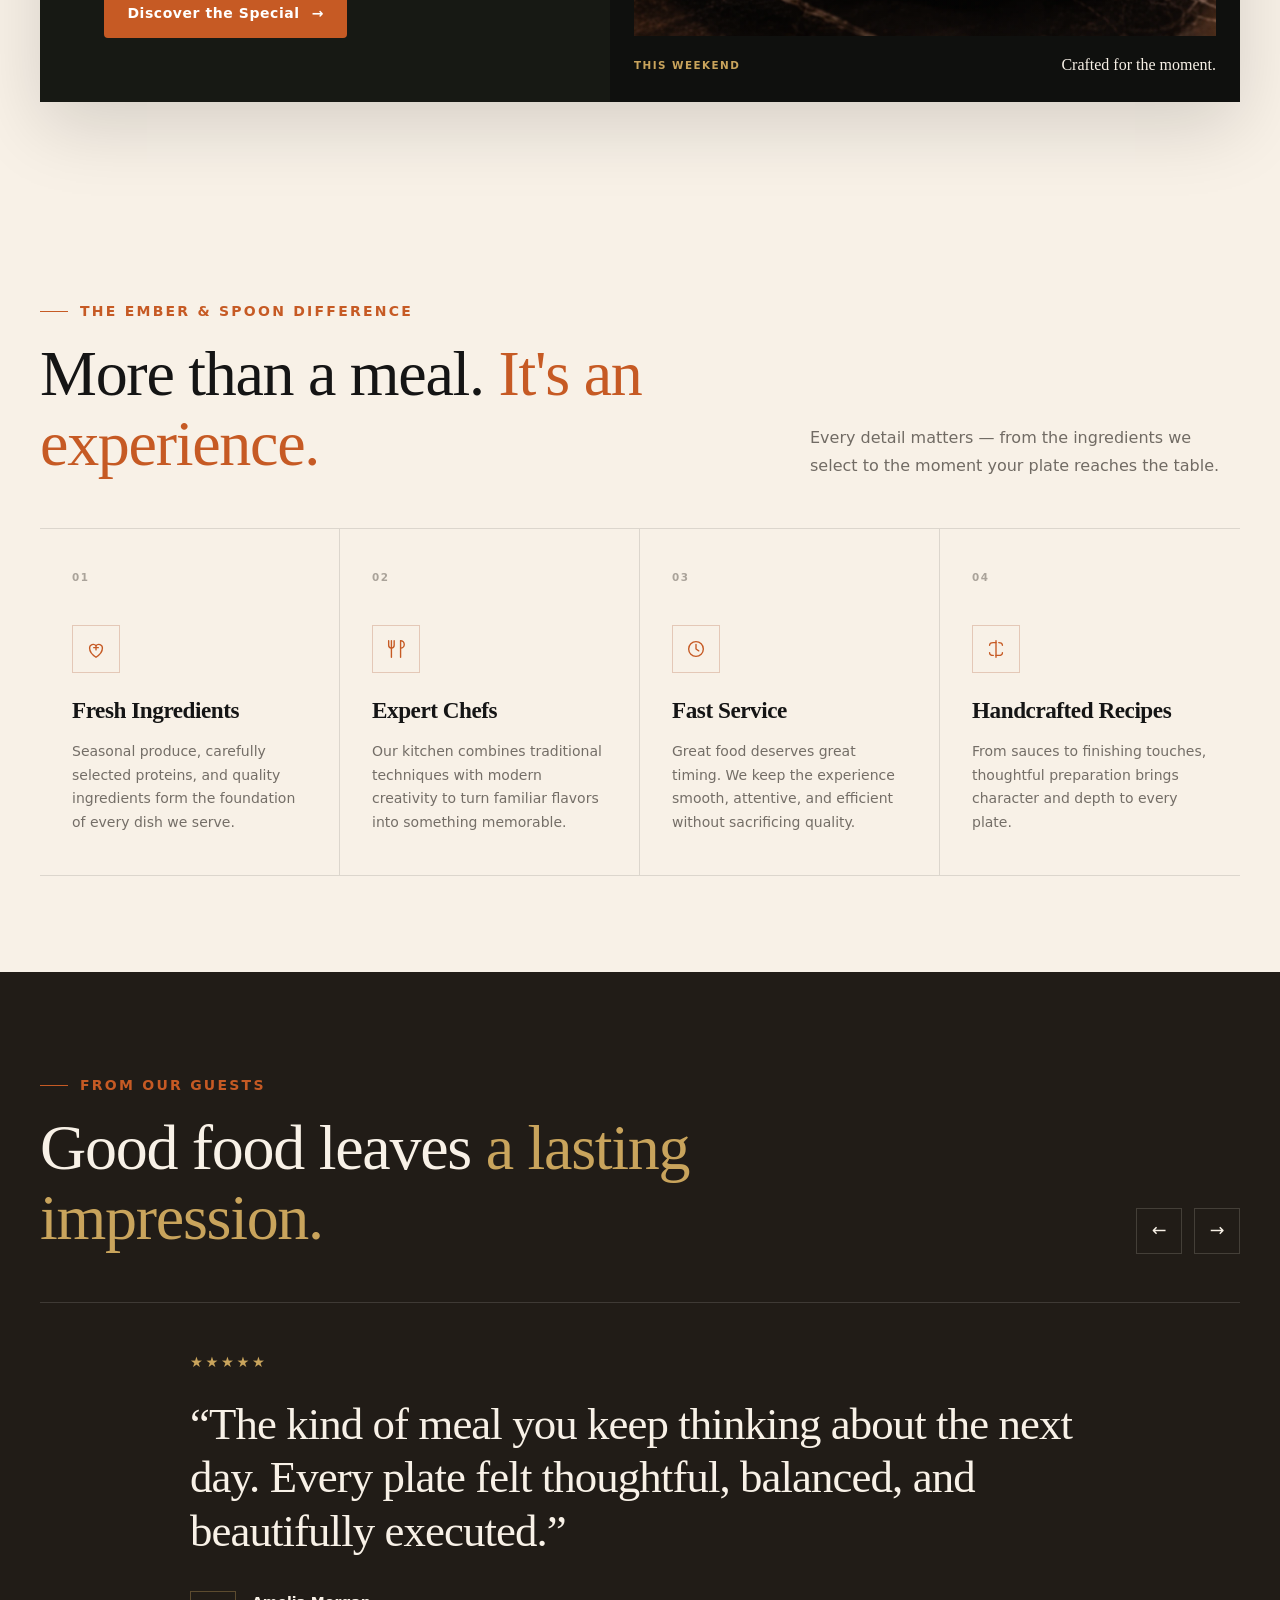
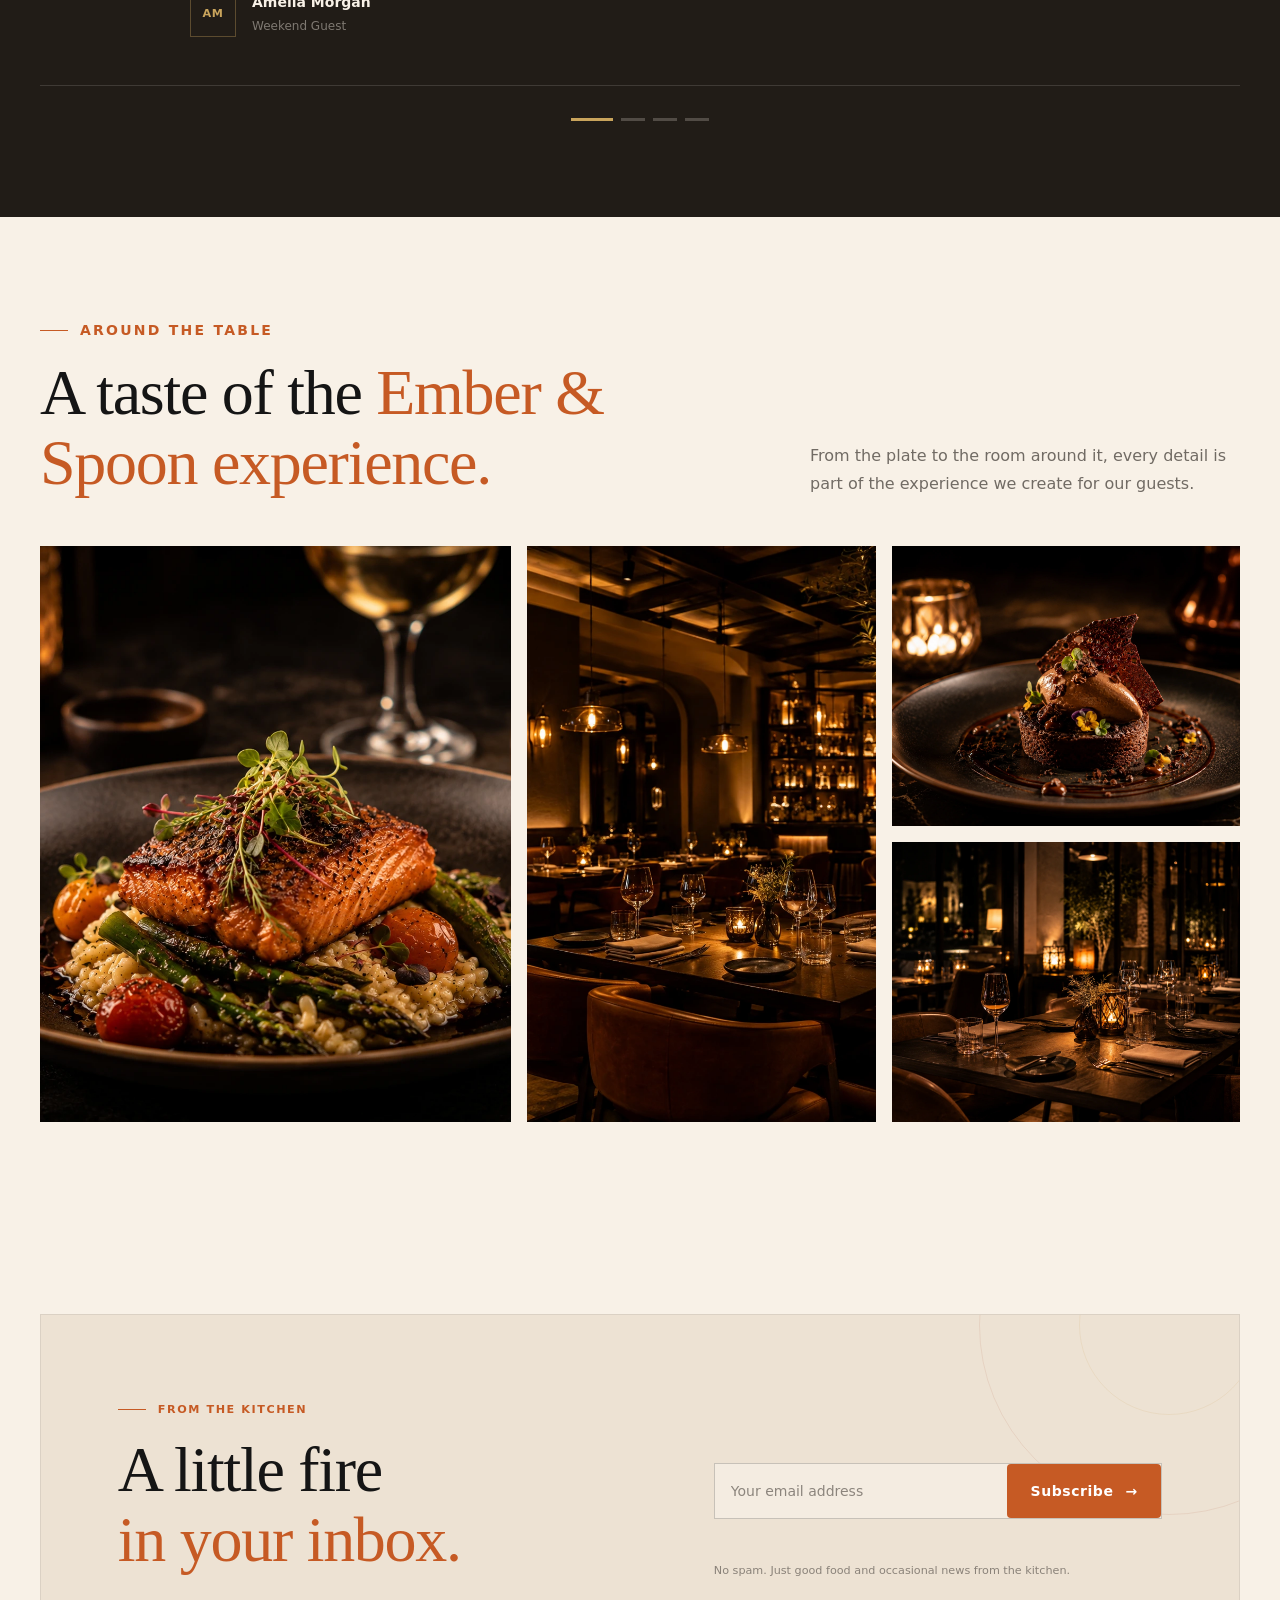
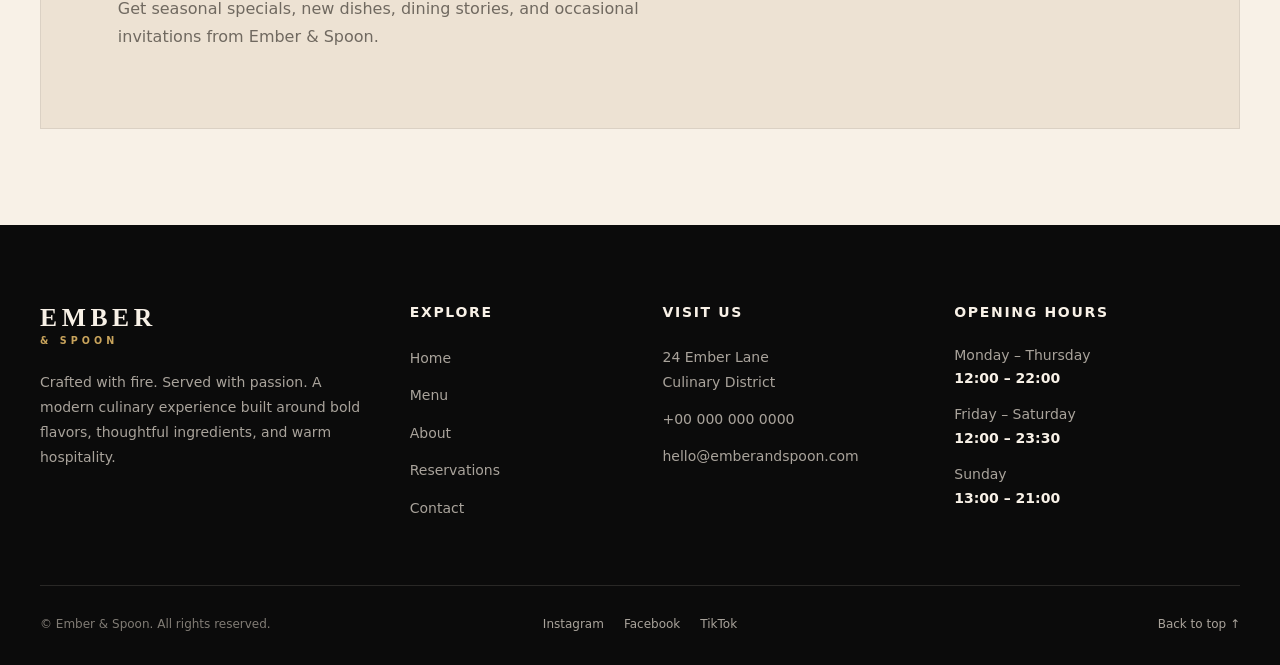
==== commit 0e1e8400: "menu commit" ====
--- a/index.html
+++ b/index.html
@@ -1184,6 +1184,587 @@
 
 </section>
 
+<!-- =====================================================
+     CUSTOMER TESTIMONIALS
+     ===================================================== -->
+
+<section class="testimonials section">
+
+    <div class="container">
+
+        <div class="testimonials-header">
+
+            <div>
+
+                <span class="section-label">
+                    From Our Guests
+                </span>
+
+                <h2 class="section-title">
+                    Good food leaves
+                    <span class="testimonials-title-accent">
+                        a lasting impression.
+                    </span>
+                </h2>
+
+            </div>
+
+
+            <div class="testimonial-controls">
+
+                <button
+                    class="testimonial-control"
+                    type="button"
+                    id="testimonial-prev"
+                    aria-label="Previous testimonial"
+                >
+                    ←
+                </button>
+
+                <button
+                    class="testimonial-control"
+                    type="button"
+                    id="testimonial-next"
+                    aria-label="Next testimonial"
+                >
+                    →
+                </button>
+
+            </div>
+
+        </div>
+
+
+        <!-- Testimonial Slider -->
+
+        <div
+            class="testimonial-slider"
+            aria-live="polite"
+        >
+
+            <article
+                class="testimonial active"
+                data-testimonial="0"
+            >
+
+                <div class="testimonial-rating">
+                    ★★★★★
+                </div>
+
+
+                <blockquote class="testimonial-quote">
+                    “The kind of meal you keep thinking about the
+                    next day. Every plate felt thoughtful, balanced,
+                    and beautifully executed.”
+                </blockquote>
+
+
+                <div class="testimonial-author">
+
+                    <div
+                        class="testimonial-avatar"
+                        aria-hidden="true"
+                    >
+                        AM
+                    </div>
+
+                    <div>
+
+                        <strong>
+                            Amelia Morgan
+                        </strong>
+
+                        <span>
+                            Weekend Guest
+                        </span>
+
+                    </div>
+
+                </div>
+
+            </article>
+
+
+            <article
+                class="testimonial"
+                data-testimonial="1"
+            >
+
+                <div class="testimonial-rating">
+                    ★★★★★
+                </div>
+
+
+                <blockquote class="testimonial-quote">
+                    “From the atmosphere to the final bite, Ember &
+                    Spoon made the entire evening feel special without
+                    ever feeling pretentious.”
+                </blockquote>
+
+
+                <div class="testimonial-author">
+
+                    <div
+                        class="testimonial-avatar"
+                        aria-hidden="true"
+                    >
+                        JR
+                    </div>
+
+                    <div>
+
+                        <strong>
+                            James Rivera
+                        </strong>
+
+                        <span>
+                            Dinner Guest
+                        </span>
+
+                    </div>
+
+                </div>
+
+            </article>
+
+
+            <article
+                class="testimonial"
+                data-testimonial="2"
+            >
+
+                <div class="testimonial-rating">
+                    ★★★★★
+                </div>
+
+
+                <blockquote class="testimonial-quote">
+                    “The flavors are bold, the ingredients taste
+                    incredibly fresh, and the service is exactly
+                    what you want from a great restaurant.”
+                </blockquote>
+
+
+                <div class="testimonial-author">
+
+                    <div
+                        class="testimonial-avatar"
+                        aria-hidden="true"
+                    >
+                        SK
+                    </div>
+
+                    <div>
+
+                        <strong>
+                            Sophia Khan
+                        </strong>
+
+                        <span>
+                            Regular Guest
+                        </span>
+
+                    </div>
+
+                </div>
+
+            </article>
+
+
+            <article
+                class="testimonial"
+                data-testimonial="3"
+            >
+
+                <div class="testimonial-rating">
+                    ★★★★★
+                </div>
+
+
+                <blockquote class="testimonial-quote">
+                    “A beautiful balance of comfort and creativity.
+                    The food feels familiar enough to love and
+                    different enough to remember.”
+                </blockquote>
+
+
+                <div class="testimonial-author">
+
+                    <div
+                        class="testimonial-avatar"
+                        aria-hidden="true"
+                    >
+                        DN
+                    </div>
+
+                    <div>
+
+                        <strong>
+                            Daniel Noor
+                        </strong>
+
+                        <span>
+                            First-Time Guest
+                        </span>
+
+                    </div>
+
+                </div>
+
+            </article>
+
+        </div>
+
+
+        <!-- Slider Indicators -->
+
+        <div
+            class="testimonial-indicators"
+            role="tablist"
+            aria-label="Testimonial navigation"
+        >
+
+            <button
+                class="testimonial-indicator active"
+                type="button"
+                data-slide="0"
+                aria-label="Show testimonial 1"
+                aria-selected="true"
+            ></button>
+
+            <button
+                class="testimonial-indicator"
+                type="button"
+                data-slide="1"
+                aria-label="Show testimonial 2"
+                aria-selected="false"
+            ></button>
+
+            <button
+                class="testimonial-indicator"
+                type="button"
+                data-slide="2"
+                aria-label="Show testimonial 3"
+                aria-selected="false"
+            ></button>
+
+            <button
+                class="testimonial-indicator"
+                type="button"
+                data-slide="3"
+                aria-label="Show testimonial 4"
+                aria-selected="false"
+            ></button>
+
+        </div>
+
+    </div>
+
+</section>
+
+<!-- =====================================================
+     FOOD GALLERY
+     ===================================================== -->
+
+<section class="food-gallery section">
+
+    <div class="container">
+
+        <!-- Gallery Header -->
+
+        <div class="gallery-header">
+
+            <div>
+
+                <span class="section-label">
+                    Around the Table
+                </span>
+
+                <h2 class="section-title">
+                    A taste of the
+                    <span class="gallery-title-accent">
+                        Ember & Spoon experience.
+                    </span>
+                </h2>
+
+            </div>
+
+
+            <p class="gallery-intro">
+                From the plate to the room around it, every detail
+                is part of the experience we create for our guests.
+            </p>
+
+        </div>
+
+
+        <!-- Gallery Grid -->
+
+        <div class="gallery-grid">
+
+
+            <!-- Gallery Item 1 -->
+
+            <a
+                href="images/gallery/gallery-01.webp"
+                class="gallery-item gallery-item-large"
+                aria-label="View signature Ember & Spoon food photography"
+            >
+
+                <img
+                    src="images/gallery/gallery-01.webp"
+                    alt="Signature dish beautifully presented at Ember & Spoon"
+                    loading="lazy"
+                >
+
+                <div class="gallery-overlay">
+
+                    <div>
+
+                        <span>
+                            Signature Plates
+                        </span>
+
+                        <strong>
+                            Crafted with intention.
+                        </strong>
+
+                    </div>
+
+                    <span
+                        class="gallery-arrow"
+                        aria-hidden="true"
+                    >
+                        ↗
+                    </span>
+
+                </div>
+
+            </a>
+
+
+            <!-- Gallery Item 2 -->
+
+            <a
+                href="images/gallery/gallery-02.webp"
+                class="gallery-item gallery-item-tall"
+                aria-label="View Ember & Spoon restaurant interior"
+            >
+
+                <img
+                    src="images/gallery/gallery-02.webp"
+                    alt="Warmly lit dining interior at Ember & Spoon"
+                    loading="lazy"
+                >
+
+                <div class="gallery-overlay">
+
+                    <div>
+
+                        <span>
+                            The Atmosphere
+                        </span>
+
+                        <strong>
+                            Warm. Intimate. Unforgettable.
+                        </strong>
+
+                    </div>
+
+                    <span
+                        class="gallery-arrow"
+                        aria-hidden="true"
+                    >
+                        ↗
+                    </span>
+
+                </div>
+
+            </a>
+
+
+            <!-- Gallery Item 3 -->
+
+            <a
+                href="images/gallery/gallery-03.webp"
+                class="gallery-item"
+                aria-label="View Ember & Spoon dessert"
+            >
+
+                <img
+                    src="images/gallery/gallery-03.webp"
+                    alt="Elegant gourmet dessert served at Ember & Spoon"
+                    loading="lazy"
+                >
+
+                <div class="gallery-overlay">
+
+                    <div>
+
+                        <span>
+                            Sweet Finish
+                        </span>
+
+                        <strong>
+                            Save room for dessert.
+                        </strong>
+
+                    </div>
+
+                    <span
+                        class="gallery-arrow"
+                        aria-hidden="true"
+                    >
+                        ↗
+                    </span>
+
+                </div>
+
+            </a>
+
+
+            <!-- Gallery Item 4 -->
+
+            <a
+                href="images/gallery/gallery-04.webp"
+                class="gallery-item"
+                aria-label="View Ember & Spoon dining experience"
+            >
+
+                <img
+                    src="images/gallery/gallery-04.webp"
+                    alt="Elegant restaurant table prepared for guests at Ember & Spoon"
+                    loading="lazy"
+                >
+
+                <div class="gallery-overlay">
+
+                    <div>
+
+                        <span>
+                            The Experience
+                        </span>
+
+                        <strong>
+                            Made for good company.
+                        </strong>
+
+                    </div>
+
+                    <span
+                        class="gallery-arrow"
+                        aria-hidden="true"
+                    >
+                        ↗
+                    </span>
+
+                </div>
+
+            </a>
+
+        </div>
+
+    </div>
+
+</section>
+
+<!-- =====================================================
+     NEWSLETTER
+     ===================================================== -->
+
+<section class="newsletter section">
+
+    <div class="container">
+
+        <div class="newsletter-card">
+
+            <div class="newsletter-content">
+
+                <span class="newsletter-eyebrow">
+                    From The Kitchen
+                </span>
+
+
+                <h2 class="newsletter-title">
+                    A little fire
+                    <span>in your inbox.</span>
+                </h2>
+
+
+                <p class="newsletter-description">
+                    Get seasonal specials, new dishes, dining
+                    stories, and occasional invitations from
+                    Ember & Spoon.
+                </p>
+
+            </div>
+
+
+            <div class="newsletter-form-wrapper">
+
+                <form
+                    class="newsletter-form"
+                    id="newsletter-form"
+                    novalidate
+                >
+
+                    <label
+                        for="newsletter-email"
+                        class="sr-only"
+                    >
+                        Email address
+                    </label>
+
+
+                    <div class="newsletter-input-row">
+
+                        <input
+                            type="email"
+                            id="newsletter-email"
+                            name="email"
+                            placeholder="Your email address"
+                            autocomplete="email"
+                            required
+                            aria-describedby="newsletter-message"
+                        >
+
+
+                        <button
+                            type="submit"
+                            class="btn btn-primary newsletter-button"
+                        >
+                            Subscribe
+                            <span aria-hidden="true">
+                                →
+                            </span>
+                        </button>
+
+                    </div>
+
+
+                    <p
+                        class="newsletter-message"
+                        id="newsletter-message"
+                        role="status"
+                        aria-live="polite"
+                    ></p>
+
+
+                    <p class="newsletter-note">
+                        No spam. Just good food and occasional
+                        news from the kitchen.
+                    </p>
+
+                </form>
+
+            </div>
+
+        </div>
+
+    </div>
+
+</section>
+
 </main>
     
     <!-- =====================================================
--- a/css/style.css
+++ b/css/style.css
@@ -3652,7 +3652,7 @@
    WHY RESPONSIVE — TABLET
    ========================================================= */
 
-@media (max-width: 1024px) {
+@media (max-width: 900px) {
 
     .why-us-grid {
         grid-template-columns:
@@ -3677,7 +3677,6 @@
     }
 
 }
-
 
 /* =========================================================
    WHY RESPONSIVE — MOBILE
@@ -3744,4 +3743,2010 @@
         margin-top: var(--space-8);
     }
 
+}
+
+/* =========================================================
+   23. CUSTOMER TESTIMONIALS
+   ========================================================= */
+
+.testimonials {
+    background-color: #211C17;
+    color: var(--color-cream);
+
+    overflow: hidden;
+}
+
+/* =========================================================
+   TESTIMONIAL HEADER
+   ========================================================= */
+
+.testimonials-header {
+    display: flex;
+
+    align-items: flex-end;
+
+    justify-content: space-between;
+
+    gap: var(--space-8);
+
+    margin-bottom: var(--space-12);
+}
+
+
+.testimonials-title-accent {
+    color: var(--color-gold);
+}
+
+
+/* =========================================================
+   CONTROLS
+   ========================================================= */
+
+.testimonial-controls {
+    display: flex;
+
+    align-items: center;
+
+    gap: var(--space-3);
+
+    flex-shrink: 0;
+}
+
+
+.testimonial-control {
+    width: 46px;
+    height: 46px;
+
+    display: inline-flex;
+
+    align-items: center;
+    justify-content: center;
+
+   border:
+    1px solid rgba(248, 241, 231, 0.16);
+
+    color: var(--color-cream);
+
+    font-size: 1.1rem;
+
+    transition:
+        background-color var(--transition-base),
+        color var(--transition-base),
+        border-color var(--transition-base),
+        transform var(--transition-fast);
+}
+
+
+.testimonial-control:hover {
+    background-color: var(--color-gold);
+
+    border-color: var(--color-gold);
+
+    color: var(--color-bg-dark);
+
+    transform: translateY(-2px);
+}
+
+
+/* =========================================================
+   TESTIMONIAL SLIDER
+   ========================================================= */
+
+.testimonial-slider {
+    position: relative;
+
+    min-height: 330px;
+
+    display: grid;
+
+    place-items: center;
+
+    padding:
+        var(--space-12)
+        clamp(1.5rem, 6vw, 6rem);
+
+    border-top:
+    1px solid rgba(248, 241, 231, 0.14);
+
+border-bottom:
+    1px solid rgba(248, 241, 231, 0.14);
+}
+
+
+.testimonial {
+    grid-area: 1 / 1;
+
+    width: 100%;
+
+    max-width: 900px;
+
+    opacity: 0;
+
+    visibility: hidden;
+
+    transform: translateY(12px);
+
+    transition:
+        opacity var(--transition-slow),
+        transform var(--transition-slow),
+        visibility var(--transition-slow);
+}
+
+
+.testimonial.active {
+    opacity: 1;
+
+    visibility: visible;
+
+    transform: translateY(0);
+}
+
+
+/* =========================================================
+   RATING
+   ========================================================= */
+
+.testimonial-rating {
+    color: var(--color-gold);
+
+    font-size: 0.9rem;
+
+    letter-spacing: 0.18em;
+}
+
+
+/* =========================================================
+   QUOTE
+   ========================================================= */
+
+.testimonial-quote {
+    max-width: 900px;
+
+    margin-top: var(--space-6);
+
+    color: var(--color-cream);
+
+    font-family: var(--font-display);
+
+    font-size: clamp(
+        1.8rem,
+        3.5vw,
+        3rem
+    );
+
+    font-weight: 500;
+
+    line-height: 1.2;
+
+    letter-spacing: -0.02em;
+}
+
+
+/* =========================================================
+   AUTHOR
+   ========================================================= */
+
+.testimonial-author {
+    display: flex;
+
+    align-items: center;
+
+    gap: var(--space-4);
+
+    margin-top: var(--space-8);
+}
+
+
+.testimonial-avatar {
+    width: 46px;
+    height: 46px;
+
+    display: inline-flex;
+
+    align-items: center;
+    justify-content: center;
+
+    flex-shrink: 0;
+
+    border:
+        1px solid rgba(201, 164, 92, 0.35);
+
+    color: var(--color-gold);
+
+    font-size: 0.7rem;
+
+    font-weight: 800;
+
+    letter-spacing: 0.05em;
+}
+
+
+.testimonial-author strong {
+    display: block;
+
+    color: var(--color-cream);
+
+    font-size: var(--text-sm);
+
+    font-weight: 700;
+}
+
+
+.testimonial-author span {
+    display: block;
+
+    margin-top: 0.2rem;
+
+    color: #7F7972;
+
+    font-size: var(--text-xs);
+}
+
+
+/* =========================================================
+   INDICATORS
+   ========================================================= */
+
+.testimonial-indicators {
+    display: flex;
+
+    align-items: center;
+
+    justify-content: center;
+
+    gap: var(--space-2);
+
+    margin-top: var(--space-8);
+}
+
+
+.testimonial-indicator {
+    width: 24px;
+    height: 3px;
+
+    padding: 0;
+
+    background-color:
+    rgba(248, 241, 231, 0.22);
+
+    transition:
+        background-color var(--transition-base),
+        width var(--transition-base);
+}
+
+
+.testimonial-indicator:hover {
+    background-color:
+        rgba(248, 241, 231, 0.45);
+}
+
+
+.testimonial-indicator.active {
+    width: 42px;
+
+    background-color:
+        var(--color-gold);
+}
+
+
+/* =========================================================
+   TESTIMONIAL RESPONSIVE — TABLET
+   ========================================================= */
+
+@media (max-width: 900px) {
+
+    .testimonial-slider {
+        min-height: 360px;
+
+        padding-inline:
+            var(--space-8);
+    }
+
+}
+
+
+/* =========================================================
+   TESTIMONIAL RESPONSIVE — MOBILE
+   ========================================================= */
+
+@media (max-width: 768px) {
+
+    .testimonials-header {
+        align-items: flex-start;
+
+        flex-direction: column;
+
+        gap: var(--space-6);
+    }
+
+
+    .testimonial-slider {
+        min-height: 390px;
+
+        padding:
+            var(--space-10)
+            var(--space-4);
+    }
+
+
+    .testimonial-quote {
+        font-size: clamp(
+            1.55rem,
+            7vw,
+            2.2rem
+        );
+    }
+
+
+    .testimonial-author {
+        margin-top: var(--space-6);
+    }
+
+}
+
+
+/* =========================================================
+   TESTIMONIAL RESPONSIVE — SMALL PHONES
+   ========================================================= */
+
+@media (max-width: 480px) {
+
+    .testimonial-controls {
+        width: 100%;
+    }
+
+
+    .testimonial-control {
+        flex: 1;
+
+        width: auto;
+    }
+
+
+    .testimonial-slider {
+        min-height: 430px;
+
+        padding:
+            var(--space-8)
+            var(--space-3);
+    }
+
+
+    .testimonial-rating {
+        font-size: 0.8rem;
+    }
+
+
+    .testimonial-quote {
+        font-size: 1.5rem;
+    }
+
+}
+/* =========================================================
+   24. FOOD GALLERY
+   ========================================================= */
+
+.food-gallery {
+    background-color: var(--color-cream);
+
+    color: var(--color-text-dark);
+
+    overflow: hidden;
+}
+
+
+/* =========================================================
+   GALLERY HEADER
+   ========================================================= */
+
+.gallery-header {
+    display: grid;
+
+    grid-template-columns:
+        minmax(0, 1.2fr)
+        minmax(0, 0.8fr);
+
+    align-items: end;
+
+    gap: var(--space-10);
+
+    margin-bottom: var(--space-12);
+}
+
+
+.gallery-title-accent {
+    color: var(--color-ember);
+}
+
+
+.gallery-intro {
+    max-width: 430px;
+
+    justify-self: end;
+
+    color: #716B64;
+
+    font-size: var(--text-base);
+
+    line-height: 1.75;
+}
+
+
+/* =========================================================
+   GALLERY GRID
+   ========================================================= */
+
+.gallery-grid {
+    display: grid;
+
+    grid-template-columns:
+        1.15fr
+        0.85fr
+        0.85fr;
+
+    grid-template-rows:
+        280px
+        280px;
+
+    gap: var(--space-4);
+}
+
+
+/* =========================================================
+   GALLERY ITEM
+   ========================================================= */
+
+.gallery-item {
+    position: relative;
+
+    min-width: 0;
+
+    min-height: 0;
+
+    display: block;
+
+    overflow: hidden;
+
+    background-color:
+        var(--color-bg-dark);
+}
+
+
+.gallery-item img {
+    width: 100%;
+
+    height: 100%;
+
+    display: block;
+
+    object-fit: cover;
+
+    transition:
+        transform 800ms ease;
+}
+
+
+.gallery-item:hover img {
+    transform: scale(1.055);
+}
+
+
+/* =========================================================
+   GALLERY ITEM SPANS
+   ========================================================= */
+
+.gallery-item-large {
+    grid-row: 1 / 3;
+}
+
+
+.gallery-item-tall {
+    grid-row: 1 / 3;
+}
+
+
+/* =========================================================
+   GALLERY OVERLAY
+   ========================================================= */
+
+.gallery-overlay {
+    position: absolute;
+
+    inset: 0;
+
+    display: flex;
+
+    align-items: flex-end;
+
+    justify-content: space-between;
+
+    gap: var(--space-5);
+
+    padding: var(--space-6);
+
+    background:
+        linear-gradient(
+            180deg,
+            rgba(11, 11, 11, 0.02) 35%,
+            rgba(11, 11, 11, 0.80) 100%
+        );
+
+    color: var(--color-white);
+
+    opacity: 0;
+
+    transition:
+        opacity var(--transition-base);
+}
+
+
+.gallery-item:hover .gallery-overlay,
+.gallery-item:focus-visible .gallery-overlay {
+    opacity: 1;
+}
+
+
+/* =========================================================
+   GALLERY TEXT
+   ========================================================= */
+
+.gallery-overlay div {
+    display: flex;
+
+    flex-direction: column;
+
+    gap: var(--space-2);
+}
+
+
+.gallery-overlay span {
+    color: var(--color-gold);
+
+    font-size: 0.65rem;
+
+    font-weight: 800;
+
+    letter-spacing: 0.14em;
+
+    text-transform: uppercase;
+}
+
+
+.gallery-overlay strong {
+    max-width: 280px;
+
+    color: var(--color-cream);
+
+    font-family: var(--font-display);
+
+    font-size: 1.2rem;
+
+    font-weight: 500;
+
+    line-height: 1.2;
+}
+
+
+/* =========================================================
+   GALLERY ARROW
+   ========================================================= */
+
+.gallery-arrow {
+    display: inline-flex;
+
+    align-items: center;
+
+    justify-content: center;
+
+    width: 40px;
+
+    height: 40px;
+
+    flex-shrink: 0;
+
+    border:
+        1px solid rgba(248, 241, 231, 0.4);
+
+    color: var(--color-cream);
+
+    font-size: 1rem;
+
+    transition:
+        background-color var(--transition-base),
+        color var(--transition-base),
+        border-color var(--transition-base);
+}
+
+
+.gallery-item:hover .gallery-arrow {
+    border-color: var(--color-gold);
+
+    background-color: var(--color-gold);
+
+    color: var(--color-bg-dark);
+}
+
+
+/* =========================================================
+   GALLERY KEYBOARD FOCUS
+   ========================================================= */
+
+.gallery-item:focus-visible {
+    outline: 2px solid var(--color-gold);
+
+    outline-offset: 4px;
+}
+
+
+.gallery-item:focus-visible .gallery-overlay {
+    opacity: 1;
+}
+
+
+/* =========================================================
+   GALLERY RESPONSIVE — TABLET
+   ========================================================= */
+
+@media (max-width: 900px) {
+
+    .gallery-grid {
+        grid-template-columns:
+            repeat(2, minmax(0, 1fr));
+
+        grid-template-rows:
+            300px
+            300px;
+    }
+
+
+    .gallery-item-large {
+        grid-row: auto;
+
+        grid-column: 1 / -1;
+    }
+
+
+    .gallery-item-tall {
+        grid-row: auto;
+    }
+
+}
+
+
+/* =========================================================
+   GALLERY RESPONSIVE — MOBILE
+   ========================================================= */
+
+@media (max-width: 768px) {
+
+    .gallery-header {
+        grid-template-columns: 1fr;
+
+        gap: var(--space-5);
+    }
+
+
+    .gallery-intro {
+        justify-self: start;
+    }
+
+
+    .gallery-grid {
+        grid-template-columns: 1fr;
+
+        grid-template-rows: none;
+
+        gap: var(--space-3);
+    }
+
+
+    .gallery-item,
+    .gallery-item-large,
+    .gallery-item-tall {
+        grid-column: auto;
+
+        grid-row: auto;
+
+        aspect-ratio: 4 / 3;
+    }
+
+
+    .gallery-overlay {
+        opacity: 1;
+
+        padding: var(--space-5);
+
+        background:
+            linear-gradient(
+                180deg,
+                rgba(11, 11, 11, 0.02) 30%,
+                rgba(11, 11, 11, 0.72) 100%
+            );
+    }
+
+}
+
+
+/* =========================================================
+   GALLERY RESPONSIVE — SMALL PHONES
+   ========================================================= */
+
+@media (max-width: 480px) {
+
+    .gallery-overlay strong {
+        font-size: 1rem;
+    }
+
+
+    .gallery-arrow {
+        width: 36px;
+
+        height: 36px;
+    }
+
+}
+/* =========================================================
+   25. NEWSLETTER
+   ========================================================= */
+
+.newsletter {
+    background-color: var(--color-cream);
+    color: var(--color-text-dark);
+
+    overflow: hidden;
+}
+
+
+/* =========================================================
+   NEWSLETTER CARD
+   ========================================================= */
+
+.newsletter-card {
+    position: relative;
+
+    display: grid;
+
+    grid-template-columns:
+        minmax(0, 1.1fr)
+        minmax(0, 0.9fr);
+
+    align-items: center;
+
+    gap: var(--space-12);
+
+    padding:
+        clamp(2.5rem, 6vw, 5rem);
+
+    background-color: #EDE2D3;
+
+    border:
+        1px solid rgba(21, 21, 21, 0.08);
+
+    overflow: hidden;
+}
+
+
+.newsletter-card::before {
+    content: "";
+
+    position: absolute;
+
+    top: -180px;
+    right: -120px;
+
+    width: 380px;
+    height: 380px;
+
+    border:
+        1px solid rgba(166, 75, 42, 0.10);
+
+    border-radius: 50%;
+
+    pointer-events: none;
+}
+
+
+.newsletter-card::after {
+    content: "";
+
+    position: absolute;
+
+    top: -80px;
+    right: -20px;
+
+    width: 180px;
+    height: 180px;
+
+    border:
+        1px solid rgba(201, 164, 92, 0.14);
+
+    border-radius: 50%;
+
+    pointer-events: none;
+}
+
+
+/* =========================================================
+   NEWSLETTER CONTENT
+   ========================================================= */
+
+.newsletter-content {
+    position: relative;
+
+    z-index: 1;
+}
+
+
+.newsletter-eyebrow {
+    display: inline-flex;
+
+    align-items: center;
+
+    gap: var(--space-3);
+
+    color: var(--color-ember);
+
+    font-size: 0.7rem;
+
+    font-weight: 800;
+
+    letter-spacing: 0.14em;
+
+    text-transform: uppercase;
+}
+
+
+.newsletter-eyebrow::before {
+    content: "";
+
+    width: 28px;
+    height: 1px;
+
+    background-color: currentColor;
+}
+
+
+.newsletter-title {
+    max-width: 600px;
+
+    margin-top: var(--space-4);
+
+    font-size: clamp(
+        2.6rem,
+        5vw,
+        4.8rem
+    );
+}
+
+
+.newsletter-title span {
+    display: block;
+
+    color: var(--color-ember);
+}
+
+
+.newsletter-description {
+    max-width: 560px;
+
+    margin-top: var(--space-5);
+
+    color: #706960;
+
+    font-size: var(--text-base);
+
+    line-height: 1.75;
+}
+
+
+/* =========================================================
+   NEWSLETTER FORM
+   ========================================================= */
+
+.newsletter-form-wrapper {
+    position: relative;
+
+    z-index: 1;
+}
+
+
+.newsletter-form {
+    width: 100%;
+}
+
+
+.newsletter-input-row {
+    display: flex;
+
+    align-items: stretch;
+
+    gap: 0;
+
+    width: 100%;
+
+    border:
+        1px solid rgba(21, 21, 21, 0.2);
+
+    background-color:
+        rgba(248, 241, 231, 0.7);
+}
+
+
+.newsletter-input-row input {
+    flex: 1;
+
+    min-width: 0;
+
+    height: 54px;
+
+    padding-inline: var(--space-4);
+
+    border: 0;
+
+    outline: none;
+
+    background-color: transparent;
+
+    color: var(--color-text-dark);
+
+    font-size: var(--text-sm);
+}
+
+
+.newsletter-input-row input::placeholder {
+    color: #8C857D;
+}
+
+
+.newsletter-input-row:focus-within {
+    border-color:
+        var(--color-ember);
+
+    box-shadow:
+        0 0 0 3px rgba(198, 90, 36, 0.08);
+}
+
+
+.newsletter-button {
+    flex-shrink: 0;
+
+    min-height: 54px;
+}
+
+
+/* =========================================================
+   NEWSLETTER MESSAGE
+   ========================================================= */
+
+.newsletter-message {
+    min-height: 24px;
+
+    margin-top: var(--space-3);
+
+    color: var(--color-ember);
+
+    font-size: var(--text-xs);
+
+    font-weight: 700;
+}
+
+
+.newsletter-message.success {
+    color: var(--color-green);
+}
+
+
+.newsletter-note {
+    margin-top: var(--space-2);
+
+    color: #8A8279;
+
+    font-size: 0.7rem;
+
+    line-height: 1.5;
+}
+
+
+/* =========================================================
+   NEWSLETTER RESPONSIVE — TABLET
+   ========================================================= */
+
+@media (max-width: 900px) {
+
+    .newsletter-card {
+        grid-template-columns: 1fr;
+
+        gap: var(--space-8);
+    }
+
+
+    .newsletter-description {
+        max-width: 650px;
+    }
+
+}
+
+
+/* =========================================================
+   NEWSLETTER RESPONSIVE — MOBILE
+   ========================================================= */
+
+@media (max-width: 768px) {
+
+    .newsletter-card {
+        padding:
+            var(--space-10)
+            var(--space-6);
+    }
+
+
+    .newsletter-input-row {
+        flex-direction: column;
+
+        border: 0;
+
+        background-color: transparent;
+
+        gap: var(--space-3);
+    }
+
+
+    .newsletter-input-row input {
+        width: 100%;
+
+        height: 52px;
+
+        border:
+            1px solid rgba(21, 21, 21, 0.2);
+
+        background-color:
+            rgba(248, 241, 231, 0.7);
+    }
+
+
+    .newsletter-button {
+        width: 100%;
+    }
+
+}
+
+
+/* =========================================================
+   NEWSLETTER RESPONSIVE — SMALL PHONES
+   ========================================================= */
+
+@media (max-width: 480px) {
+
+    .newsletter-card {
+        padding:
+            var(--space-8)
+            var(--space-5);
+    }
+
+
+    .newsletter-title {
+        font-size: clamp(
+            2.35rem,
+            11vw,
+            3.4rem
+        );
+    }
+
+}
+
+/* =========================================================
+   26. MENU PAGE
+   ========================================================= */
+
+
+/* =========================================================
+   MENU HERO
+   ========================================================= */
+
+.menu-hero {
+    position: relative;
+
+    display: flex;
+
+    align-items: center;
+
+    min-height: 58vh;
+
+    padding-top:
+        calc(
+            var(--header-height) + var(--space-12)
+        );
+
+    padding-bottom: var(--space-16);
+
+    background-color: #171914;
+
+    color: var(--color-cream);
+
+    overflow: hidden;
+}
+
+
+.menu-hero::before {
+    content: "";
+
+    position: absolute;
+
+    top: -220px;
+    right: -120px;
+
+    width: 500px;
+    height: 500px;
+
+    border:
+        1px solid rgba(201, 164, 92, 0.10);
+
+    border-radius: 50%;
+
+    pointer-events: none;
+}
+
+
+.menu-hero::after {
+    content: "";
+
+    position: absolute;
+
+    top: -110px;
+    right: 0;
+
+    width: 300px;
+    height: 300px;
+
+    border:
+        1px solid rgba(198, 90, 36, 0.08);
+
+    border-radius: 50%;
+
+    pointer-events: none;
+}
+
+
+.menu-hero-container {
+    position: relative;
+
+    z-index: 1;
+
+    display: grid;
+
+    grid-template-columns:
+        minmax(0, 1fr)
+        auto;
+
+    align-items: end;
+
+    gap: var(--space-12);
+}
+
+
+.menu-hero-content {
+    max-width: 850px;
+}
+
+
+.menu-hero .section-label {
+    color: var(--color-gold);
+}
+
+
+.menu-hero-title {
+    margin-top: var(--space-4);
+
+    max-width: 800px;
+
+    font-size: clamp(
+        3.4rem,
+        7vw,
+        6.4rem
+    );
+
+    line-height: 0.96;
+}
+
+
+.menu-hero-title span {
+    display: block;
+
+    color: var(--color-gold);
+}
+
+
+.menu-hero-description {
+    max-width: 650px;
+
+    margin-top: var(--space-6);
+
+    color: #ADA79F;
+
+    font-size: var(--text-lg);
+
+    line-height: 1.75;
+}
+
+
+.menu-hero-note {
+    display: flex;
+
+    flex-direction: column;
+
+    gap: var(--space-2);
+
+    padding-bottom: 0.5rem;
+
+    border-left:
+        1px solid rgba(248, 241, 231, 0.16);
+
+    padding-left: var(--space-6);
+
+}
+
+
+.menu-hero-note span {
+    color: #8D877F;
+
+    font-size: 0.65rem;
+
+    font-weight: 800;
+
+    letter-spacing: 0.14em;
+
+    text-transform: uppercase;
+}
+
+
+.menu-hero-note strong {
+    color: var(--color-cream);
+
+    font-family: var(--font-display);
+
+    font-size: 1.05rem;
+
+    font-weight: 500;
+}
+
+
+/* =========================================================
+   MENU SECTION
+   ========================================================= */
+
+.menu-section {
+    background-color: var(--color-cream);
+}
+
+
+/* =========================================================
+   MENU CONTROLS
+   ========================================================= */
+
+.menu-controls {
+    display: grid;
+
+    grid-template-columns:
+        minmax(0, 1fr)
+        auto;
+
+    align-items: center;
+
+    gap: var(--space-6);
+
+    padding-bottom: var(--space-8);
+
+    border-bottom:
+        1px solid var(--color-border-light);
+}
+
+
+/* =========================================================
+   SEARCH
+   ========================================================= */
+
+.menu-search {
+    position: relative;
+
+    width: 100%;
+
+    max-width: 650px;
+}
+
+
+.menu-search-icon {
+    position: absolute;
+
+    left: var(--space-4);
+
+    top: 50%;
+
+    width: 20px;
+    height: 20px;
+
+    transform: translateY(-50%);
+
+    stroke: #77716A;
+
+    stroke-width: 1.6;
+
+    stroke-linecap: round;
+
+    stroke-linejoin: round;
+
+    pointer-events: none;
+}
+
+
+.menu-search input {
+    width: 100%;
+
+    min-height: 54px;
+
+    padding:
+        0
+        var(--space-5)
+        0
+        3.2rem;
+
+    border:
+        1px solid var(--color-border-light);
+
+    border-radius: var(--radius-sm);
+
+    background-color: var(--color-white);
+
+    color: var(--color-text-dark);
+
+    outline: none;
+
+    font-size: var(--text-sm);
+
+    transition:
+        border-color var(--transition-base),
+        box-shadow var(--transition-base);
+}
+
+
+.menu-search input::placeholder {
+    color: #99928A;
+}
+
+
+.menu-search input:focus {
+    border-color: var(--color-ember);
+
+    box-shadow:
+        0 0 0 3px rgba(198, 90, 36, 0.08);
+}
+
+
+/* =========================================================
+   SORT
+   ========================================================= */
+
+.menu-sort {
+    display: flex;
+
+    align-items: center;
+
+    gap: var(--space-3);
+}
+
+
+.menu-sort label {
+    color: #726C65;
+
+    font-size: var(--text-xs);
+
+    font-weight: 700;
+}
+
+
+.menu-sort select {
+    min-height: 48px;
+
+    padding:
+        0
+        2.4rem
+        0
+        var(--space-4);
+
+    border:
+        1px solid var(--color-border-light);
+
+    border-radius: var(--radius-sm);
+
+    background-color: var(--color-white);
+
+    color: var(--color-text-dark);
+
+    cursor: pointer;
+
+    outline: none;
+
+    font-size: var(--text-sm);
+}
+
+
+.menu-sort select:focus {
+    border-color: var(--color-ember);
+
+    box-shadow:
+        0 0 0 3px rgba(198, 90, 36, 0.08);
+}
+
+
+/* =========================================================
+   FILTER GROUPS
+   ========================================================= */
+
+.menu-filter-group {
+    display: flex;
+
+    align-items: center;
+
+    flex-wrap: wrap;
+
+    gap: var(--space-4);
+
+    padding-block: var(--space-5);
+
+    border-bottom:
+        1px solid var(--color-border-light);
+}
+
+
+.menu-filter-title {
+    flex-shrink: 0;
+
+    color: #716B64;
+
+    font-size: var(--text-xs);
+
+    font-weight: 800;
+
+    letter-spacing: 0.1em;
+
+    text-transform: uppercase;
+}
+
+
+.menu-filter-list {
+    display: flex;
+
+    align-items: center;
+
+    flex-wrap: wrap;
+
+    gap: 0.5rem;
+}
+
+
+.menu-filter-button {
+    min-height: 40px;
+
+    padding:
+        0.5rem 0.85rem;
+
+    border:
+        1px solid var(--color-border-light);
+
+    background-color: transparent;
+
+    color: #716B64;
+
+    font-size: var(--text-xs);
+
+    font-weight: 700;
+
+    transition:
+        background-color var(--transition-base),
+        color var(--transition-base),
+        border-color var(--transition-base);
+}
+
+
+.menu-filter-button:hover {
+    border-color: var(--color-text-dark);
+
+    color: var(--color-text-dark);
+}
+
+
+.menu-filter-button.active {
+    border-color: var(--color-ember);
+
+    background-color: var(--color-ember);
+
+    color: var(--color-white);
+}
+
+
+/* =========================================================
+   MENU RESULTS HEADER
+   ========================================================= */
+
+.menu-results-header {
+    display: flex;
+
+    align-items: center;
+
+    justify-content: space-between;
+
+    gap: var(--space-5);
+
+    padding-block:
+        var(--space-8)
+        var(--space-6);
+}
+
+
+.menu-results-header p {
+    color: #77716A;
+
+    font-size: var(--text-sm);
+}
+
+
+.menu-results-header strong {
+    color: var(--color-text-dark);
+}
+
+
+.menu-clear-filters {
+    color: var(--color-ember);
+
+    font-size: var(--text-xs);
+
+    font-weight: 800;
+
+    letter-spacing: 0.04em;
+
+    transition:
+        color var(--transition-fast);
+}
+
+
+.menu-clear-filters:hover {
+    color: var(--color-copper);
+}
+
+
+/* =========================================================
+   MENU GRID
+   ========================================================= */
+
+.menu-grid {
+    display: grid;
+
+    grid-template-columns:
+        repeat(3, minmax(0, 1fr));
+
+    align-items: stretch;
+
+    gap: var(--space-6);
+}
+
+
+/* =========================================================
+   MENU DISH CARD
+   ========================================================= */
+
+.menu-dish-card {
+    display: flex;
+
+    flex-direction: column;
+
+    min-width: 0;
+
+    height: 100%;
+
+    background-color: var(--color-white);
+
+    border:
+        1px solid var(--color-border-light);
+
+    box-shadow:
+        0 10px 25px rgba(0, 0, 0, 0.04);
+
+    transition:
+        transform var(--transition-base),
+        box-shadow var(--transition-base);
+}
+
+
+.menu-dish-card:hover {
+    transform: translateY(-5px);
+
+    box-shadow:
+        0 20px 45px rgba(0, 0, 0, 0.10);
+}
+
+
+.menu-dish-image-wrapper {
+    position: relative;
+
+    aspect-ratio: 4 / 3;
+
+    overflow: hidden;
+
+    background-color: var(--color-bg-dark);
+}
+
+
+.menu-dish-image {
+    width: 100%;
+    height: 100%;
+
+    object-fit: cover;
+
+    transition:
+        transform 700ms ease;
+}
+
+
+.menu-dish-card:hover .menu-dish-image {
+    transform: scale(1.04);
+}
+
+
+.menu-dish-category {
+    position: absolute;
+
+    top: var(--space-4);
+    left: var(--space-4);
+
+    padding:
+        0.4rem 0.65rem;
+
+    background-color:
+        rgba(11, 11, 11, 0.86);
+
+    color: var(--color-cream);
+
+    font-size: 0.62rem;
+
+    font-weight: 800;
+
+    letter-spacing: 0.1em;
+
+    text-transform: uppercase;
+}
+
+
+.menu-dish-content {
+    display: flex;
+
+    flex-direction: column;
+
+    flex: 1;
+
+    padding: var(--space-6);
+}
+
+
+.menu-dish-heading {
+    display: flex;
+
+    align-items: flex-start;
+
+    justify-content: space-between;
+
+    gap: var(--space-4);
+}
+
+
+.menu-dish-name {
+    font-family: var(--font-display);
+
+    font-size: 1.45rem;
+
+    font-weight: 600;
+
+    line-height: 1.15;
+}
+
+
+.menu-dish-price {
+    flex-shrink: 0;
+
+    color: var(--color-ember);
+
+    font-family: var(--font-display);
+
+    font-size: 1.1rem;
+
+    font-weight: 600;
+}
+
+
+.menu-dish-description {
+    margin-top: var(--space-4);
+
+    color: #746E67;
+
+    font-size: var(--text-sm);
+
+    line-height: 1.65;
+}
+
+
+.menu-dish-meta {
+    display: flex;
+
+    align-items: center;
+
+    flex-wrap: wrap;
+
+    gap: var(--space-3);
+
+    margin-top: auto;
+
+    padding-top: var(--space-5);
+
+    color: #817A72;
+
+    font-size: var(--text-xs);
+
+    font-weight: 700;
+}
+
+
+.menu-dish-rating {
+    color: var(--color-ember);
+}
+
+
+.menu-dish-meta-divider {
+    width: 3px;
+    height: 3px;
+
+    border-radius: 50%;
+
+    background-color: var(--color-gold);
+}
+
+
+.menu-dish-actions {
+    display: flex;
+
+    gap: var(--space-3);
+
+    margin-top: var(--space-5);
+}
+
+
+.menu-view-details {
+    flex: 1;
+
+    display: inline-flex;
+
+    align-items: center;
+
+    justify-content: center;
+
+    min-height: 46px;
+
+    border:
+        1px solid var(--color-border-light);
+
+    color: var(--color-text-dark);
+
+    font-size: var(--text-xs);
+
+    font-weight: 800;
+
+    transition:
+        background-color var(--transition-base),
+        color var(--transition-base),
+        border-color var(--transition-base);
+}
+
+
+.menu-view-details:hover {
+    border-color: var(--color-bg-dark);
+
+    background-color: var(--color-bg-dark);
+
+    color: var(--color-cream);
+}
+
+
+.menu-add-button {
+    min-height: 46px;
+
+    padding-inline: var(--space-4);
+
+    background-color: var(--color-ember);
+
+    color: var(--color-white);
+
+    font-size: var(--text-xs);
+
+    font-weight: 800;
+
+    transition:
+        background-color var(--transition-base),
+        transform var(--transition-fast);
+}
+
+
+.menu-add-button:hover {
+    background-color: var(--color-copper);
+
+    transform: translateY(-2px);
+}
+
+
+/* =========================================================
+   MENU EMPTY STATE
+   ========================================================= */
+
+.menu-empty-state {
+    padding:
+        var(--space-16)
+        var(--space-6);
+
+    text-align: center;
+
+    border-top:
+        1px solid var(--color-border-light);
+}
+
+
+.menu-empty-icon {
+    font-size: 2rem;
+
+    color: var(--color-gold);
+}
+
+
+.menu-empty-state h2 {
+    margin-top: var(--space-4);
+
+    font-size: 2rem;
+}
+
+
+.menu-empty-state p {
+    margin:
+        var(--space-4)
+        auto
+        var(--space-6);
+
+    color: #746E67;
+}
+
+
+/* =========================================================
+   MENU PAGE RESPONSIVE — TABLET
+   ========================================================= */
+
+@media (max-width: 900px) {
+
+    .menu-grid {
+        grid-template-columns:
+            repeat(2, minmax(0, 1fr));
+    }
+
+
+    .menu-hero-container {
+        grid-template-columns: 1fr;
+    }
+
+
+    .menu-hero-note {
+        width: fit-content;
+    }
+
+}
+
+
+/* =========================================================
+   MENU PAGE RESPONSIVE — MOBILE
+   ========================================================= */
+
+@media (max-width: 768px) {
+
+    .menu-hero {
+        min-height: auto;
+
+        padding-top:
+            calc(
+                var(--header-height) + var(--space-8)
+            );
+    }
+
+
+    .menu-hero-title {
+        font-size: clamp(
+            3rem,
+            11vw,
+            4.5rem
+        );
+    }
+
+
+    .menu-controls {
+        grid-template-columns: 1fr;
+
+        align-items: stretch;
+    }
+
+
+    .menu-search {
+        max-width: none;
+    }
+
+
+    .menu-sort {
+        align-items: stretch;
+
+        flex-direction: column;
+    }
+
+
+    .menu-sort select {
+        width: 100%;
+    }
+
+
+    .menu-grid {
+        grid-template-columns: 1fr;
+    }
+
+
+    .menu-results-header {
+        align-items: flex-start;
+
+        flex-direction: column;
+    }
+
+
+    .menu-dish-actions {
+        flex-direction: column;
+    }
+
+
+    .menu-add-button,
+    .menu-view-details {
+        width: 100%;
+    }
+
+}
+
+
+/* =========================================================
+   MENU PAGE RESPONSIVE — SMALL PHONES
+   ========================================================= */
+
+@media (max-width: 480px) {
+
+    .menu-hero-description {
+        font-size: var(--text-base);
+    }
+
+
+    .menu-filter-group {
+        align-items: flex-start;
+
+        flex-direction: column;
+    }
+
+
+    .menu-filter-list {
+        width: 100%;
+    }
+
+
+    .menu-filter-button {
+        flex: 1;
+    }
+
+
+    .menu-dish-content {
+        padding: var(--space-5);
+    }
+
 }
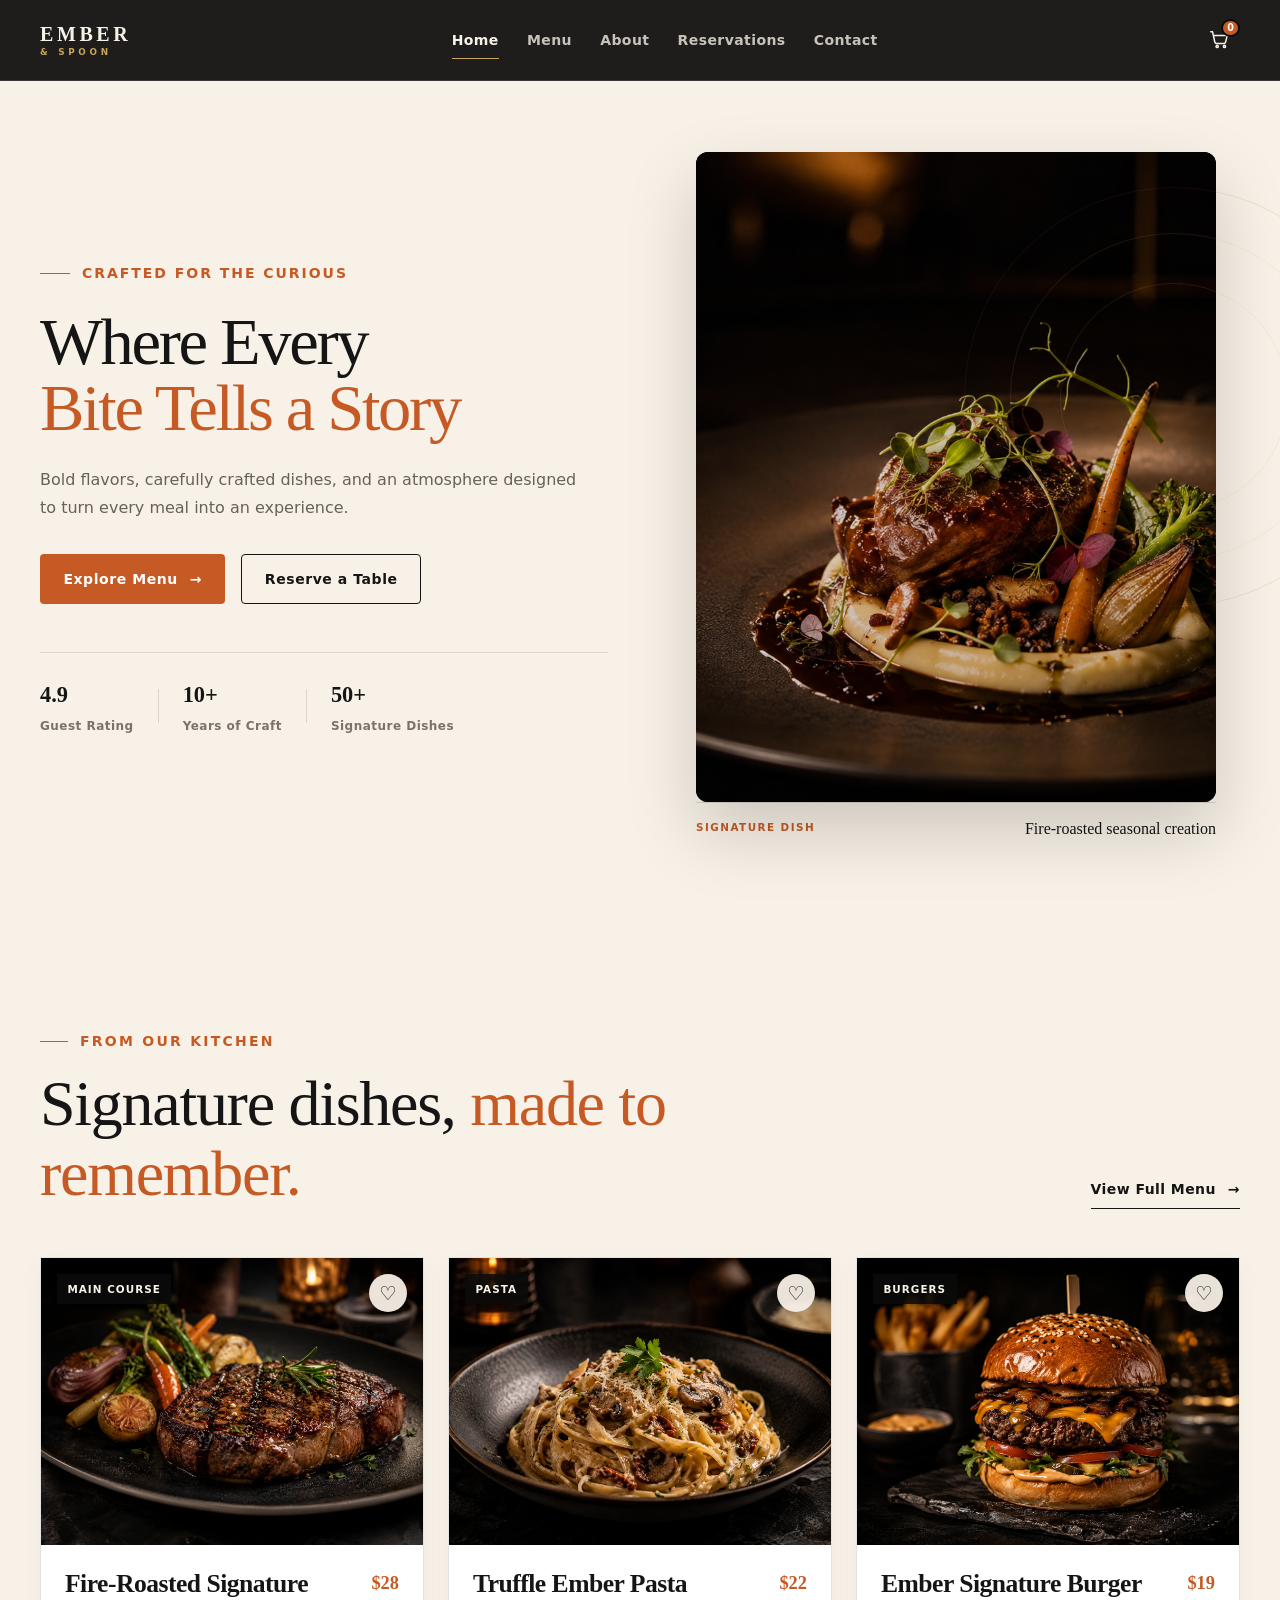
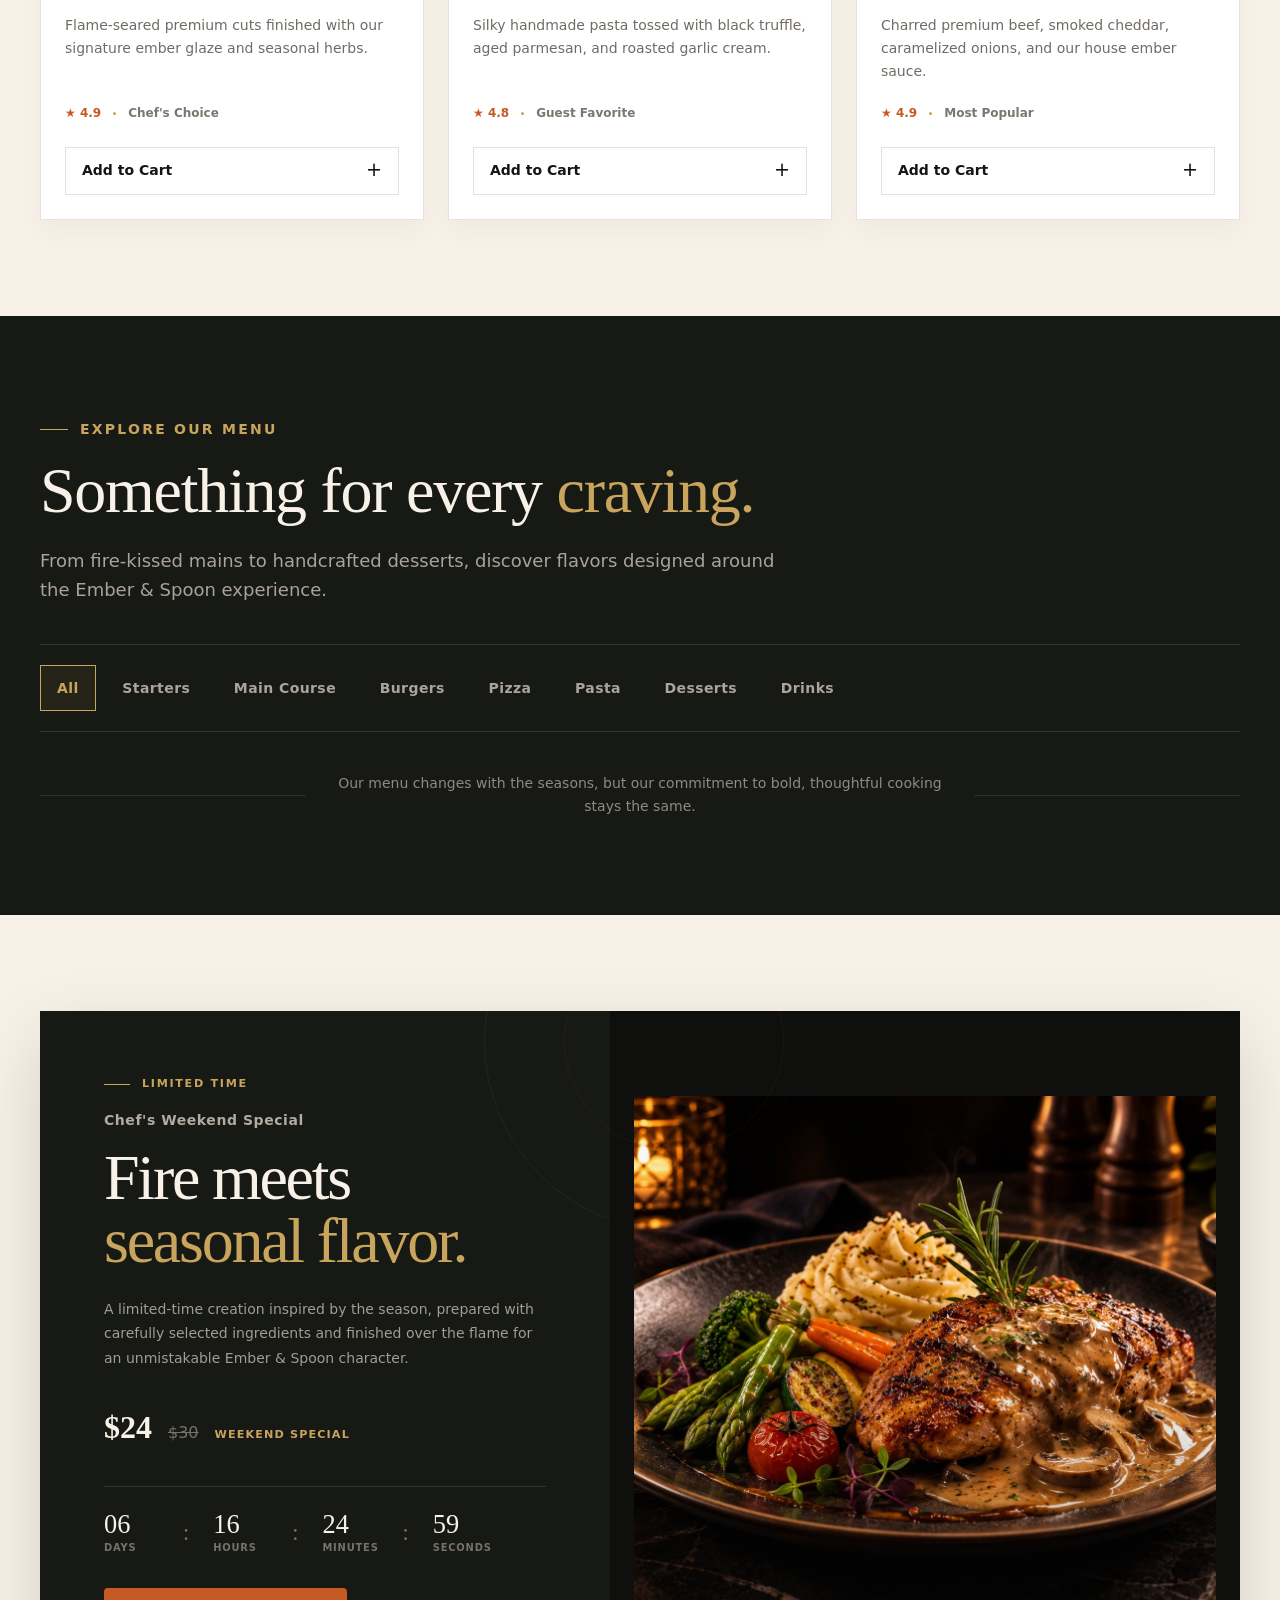
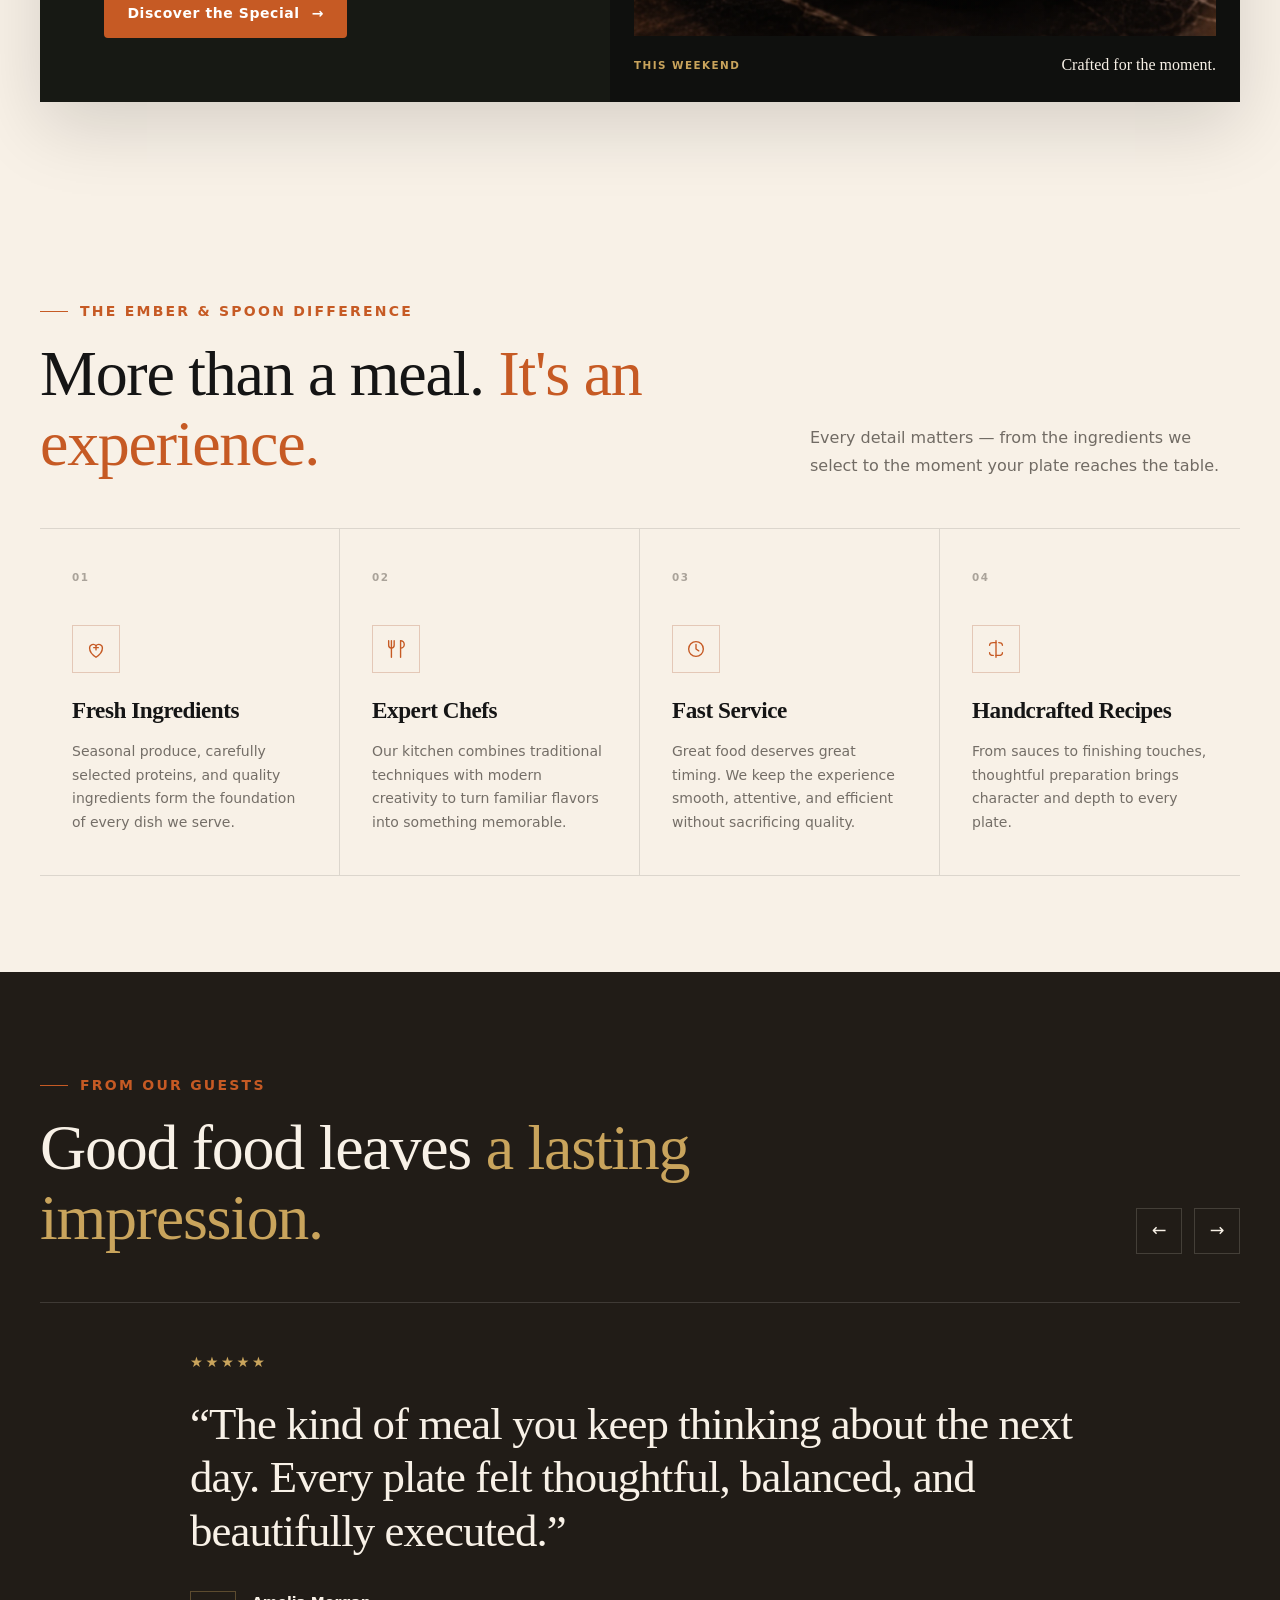
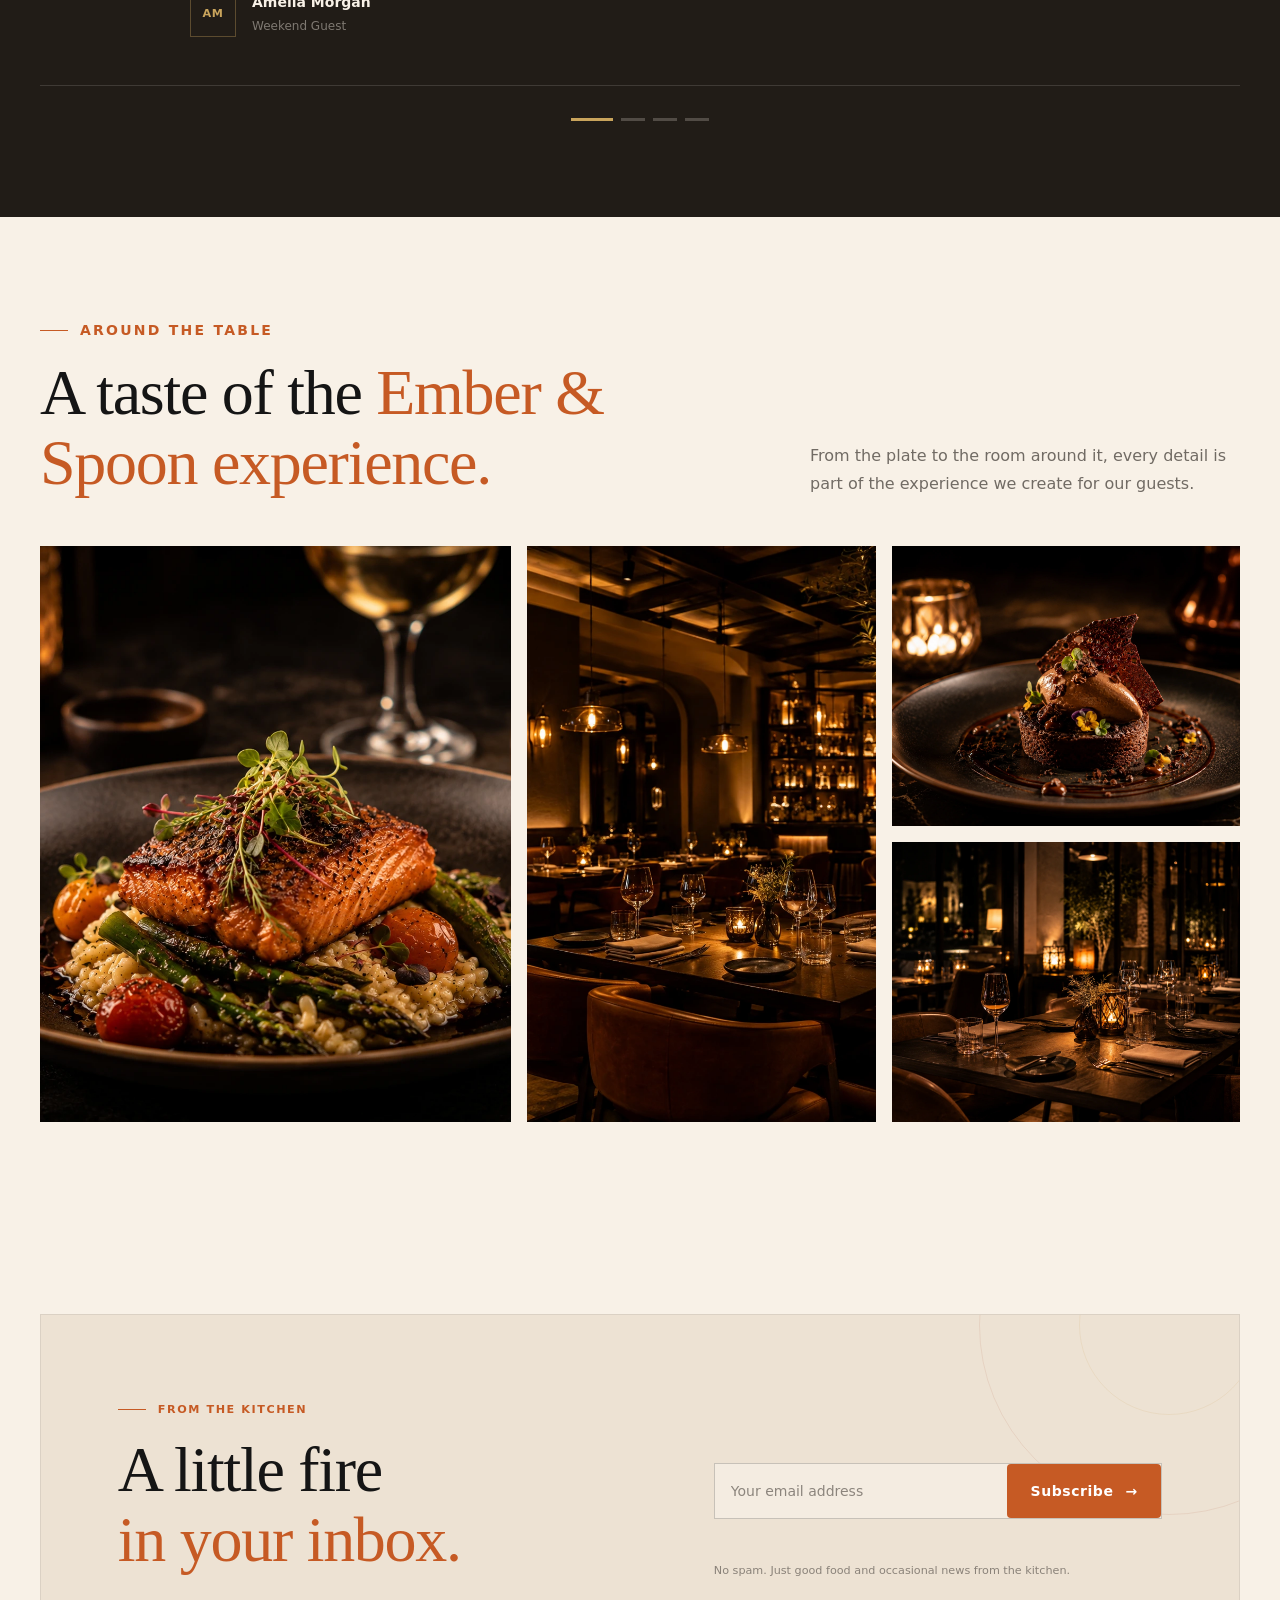
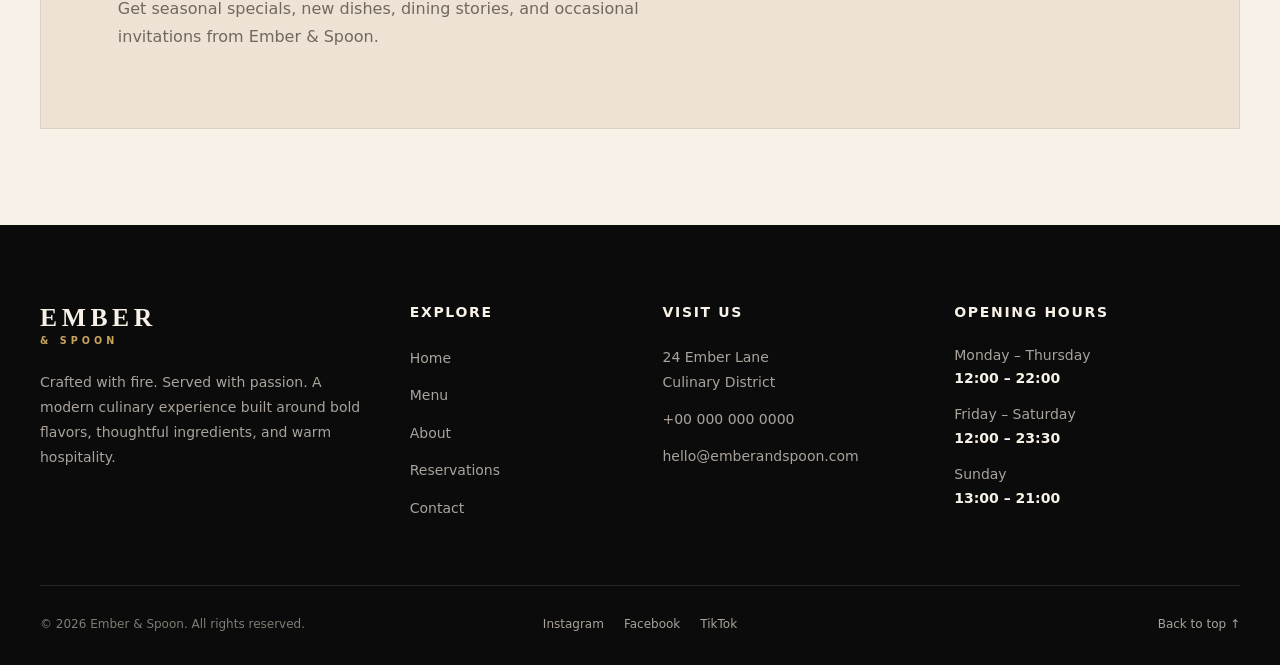
==== commit d2c62285: "update" ====
--- a/index.html
+++ b/index.html
@@ -20,6 +20,13 @@
 </head>
 
 <body>
+
+<a
+    href="#main-content"
+    class="skip-link"
+>
+    Skip to main content
+</a>
 
     <!-- =====================================================
          HEADER / NAVIGATION
@@ -159,7 +166,7 @@
      HOME HERO
      ===================================================== -->
 
-<main>
+<main id="main-content">
 
     <section class="hero" id="home">
 
--- a/css/style.css
+++ b/css/style.css
@@ -5749,4 +5749,3794 @@
         padding: var(--space-5);
     }
 
+}
+/* =========================================================
+   27. FOOD DETAIL PAGE
+   ========================================================= */
+
+.food-detail-section {
+    min-height: 100vh;
+
+    padding-top:
+        calc(
+            var(--header-height) + var(--space-20)
+        );
+
+    background-color: var(--color-cream);
+
+    color: var(--color-text-dark);
+}
+
+
+/* =========================================================
+   DETAIL LAYOUT
+   ========================================================= */
+
+.food-detail-layout {
+    display: grid;
+
+    grid-template-columns:
+        minmax(0, 1.05fr)
+        minmax(0, 0.95fr);
+
+    align-items: center;
+
+    gap: clamp(
+        3rem,
+        7vw,
+        7rem
+    );
+}
+
+
+/* =========================================================
+   DETAIL IMAGE
+   ========================================================= */
+
+.food-detail-image-wrapper {
+    position: relative;
+
+    aspect-ratio: 4 / 5;
+
+    overflow: hidden;
+
+    background-color:
+        var(--color-bg-dark);
+
+    box-shadow:
+        0 25px 60px rgba(0, 0, 0, 0.14);
+}
+
+
+.food-detail-image {
+    width: 100%;
+    height: 100%;
+
+    display: block;
+
+    object-fit: cover;
+}
+
+
+/* =========================================================
+   DETAIL CONTENT
+   ========================================================= */
+
+.food-detail-content {
+    max-width: 620px;
+}
+
+
+.food-detail-category {
+    display: inline-flex;
+
+    align-items: center;
+
+    gap: var(--space-3);
+
+    color: var(--color-ember);
+
+    font-size: 0.68rem;
+
+    font-weight: 800;
+
+    letter-spacing: 0.14em;
+
+    text-transform: uppercase;
+}
+
+
+.food-detail-category::before {
+    content: "";
+
+    width: 28px;
+
+    height: 1px;
+
+    background-color: currentColor;
+}
+
+
+.food-detail-title {
+    margin-top: var(--space-4);
+
+    color: var(--color-text-dark);
+
+    font-family: var(--font-display);
+
+    font-size: clamp(
+        3rem,
+        6vw,
+        5.3rem
+    );
+
+    font-weight: 500;
+
+    line-height: 0.98;
+
+    letter-spacing: -0.035em;
+}
+
+
+.food-detail-rating {
+    display: flex;
+
+    align-items: center;
+
+    flex-wrap: wrap;
+
+    gap: var(--space-3);
+
+    margin-top: var(--space-5);
+}
+
+
+.food-detail-stars {
+    color: var(--color-gold);
+
+    letter-spacing: 0.15em;
+}
+
+
+.food-detail-rating-score {
+    color: #746E67;
+
+    font-size: var(--text-sm);
+
+    font-weight: 700;
+}
+
+
+.food-detail-price {
+    margin-top: var(--space-6);
+
+    color: var(--color-ember);
+
+    font-family: var(--font-display);
+
+    font-size: 2rem;
+
+    font-weight: 600;
+}
+
+
+.food-detail-description {
+    max-width: 570px;
+
+    margin-top: var(--space-5);
+
+    color: #716B64;
+
+    font-size: var(--text-lg);
+
+    line-height: 1.75;
+}
+
+
+/* =========================================================
+   DETAIL INFORMATION
+   ========================================================= */
+
+.food-detail-info {
+    display: grid;
+
+    grid-template-columns:
+        repeat(3, minmax(0, 1fr));
+
+    gap: var(--space-4);
+
+    margin-top: var(--space-8);
+
+    padding-block: var(--space-6);
+
+    border-top:
+        1px solid var(--color-border-light);
+
+    border-bottom:
+        1px solid var(--color-border-light);
+}
+
+
+.food-detail-info-item {
+    display: flex;
+
+    flex-direction: column;
+
+    gap: 0.3rem;
+}
+
+
+.food-detail-info-item span {
+    color: #89827A;
+
+    font-size: 0.65rem;
+
+    font-weight: 800;
+
+    letter-spacing: 0.1em;
+
+    text-transform: uppercase;
+}
+
+
+.food-detail-info-item strong {
+    color: var(--color-text-dark);
+
+    font-size: var(--text-sm);
+
+    font-weight: 700;
+}
+
+
+/* =========================================================
+   INGREDIENTS
+   ========================================================= */
+
+.food-detail-subsection {
+    margin-top: var(--space-8);
+}
+
+
+.food-detail-subsection h2 {
+    font-size: 1.5rem;
+}
+
+
+.food-detail-ingredients {
+    display: flex;
+
+    flex-wrap: wrap;
+
+    gap: 0.5rem;
+
+    margin-top: var(--space-4);
+}
+
+
+.food-detail-ingredient {
+    padding:
+        0.45rem 0.7rem;
+
+    border:
+        1px solid var(--color-border-light);
+
+    color: #726C65;
+
+    font-size: var(--text-xs);
+
+    font-weight: 700;
+}
+
+
+/* =========================================================
+   QUANTITY + ACTIONS
+   ========================================================= */
+
+.food-detail-actions {
+    display: flex;
+
+    align-items: center;
+
+    gap: var(--space-4);
+
+    margin-top: var(--space-8);
+}
+
+
+.food-detail-quantity {
+    display: inline-flex;
+
+    align-items: center;
+
+    height: 50px;
+
+    border:
+        1px solid var(--color-border-light);
+
+    background-color: var(--color-white);
+}
+
+
+.quantity-button {
+    width: 48px;
+    height: 48px;
+
+    color: var(--color-text-dark);
+
+    font-size: 1.15rem;
+
+    transition:
+        background-color var(--transition-fast),
+        color var(--transition-fast);
+}
+
+
+.quantity-button:hover {
+    background-color: var(--color-bg-dark);
+
+    color: var(--color-cream);
+}
+
+
+.quantity-value {
+    min-width: 42px;
+
+    text-align: center;
+
+    color: var(--color-text-dark);
+
+    font-size: var(--text-sm);
+
+    font-weight: 800;
+}
+
+
+.food-detail-add-button {
+    flex: 1;
+
+    min-height: 50px;
+}
+
+
+/* =========================================================
+   FAVORITE
+   ========================================================= */
+
+.food-detail-favorite {
+    width: 50px;
+    height: 50px;
+
+    display: inline-flex;
+
+    align-items: center;
+    justify-content: center;
+
+    flex-shrink: 0;
+
+    border:
+        1px solid var(--color-border-light);
+
+    color: var(--color-text-dark);
+
+    font-size: 1.4rem;
+
+    transition:
+        background-color var(--transition-base),
+        color var(--transition-base),
+        border-color var(--transition-base);
+}
+
+
+.food-detail-favorite:hover {
+    border-color: var(--color-ember);
+
+    background-color: rgba(198, 90, 36, 0.06);
+
+    color: var(--color-ember);
+}
+
+
+.food-detail-favorite.active {
+    border-color: var(--color-ember);
+
+    background-color: var(--color-ember);
+
+    color: var(--color-white);
+}
+
+
+/* =========================================================
+   ALLERGEN NOTICE
+   ========================================================= */
+
+.food-detail-allergens {
+    margin-top: var(--space-6);
+
+    padding:
+        var(--space-4);
+
+    border-left:
+        2px solid var(--color-gold);
+
+    background-color:
+        rgba(201, 164, 92, 0.06);
+
+    color: #746E67;
+
+    font-size: var(--text-xs);
+
+    line-height: 1.6;
+}
+
+
+/* =========================================================
+   RELATED DISHES
+   ========================================================= */
+
+.related-dishes {
+    margin-top: var(--space-24);
+
+    padding-top: var(--space-12);
+
+    border-top:
+        1px solid var(--color-border-light);
+}
+
+
+.related-dishes-header {
+    display: flex;
+
+    align-items: flex-end;
+
+    justify-content: space-between;
+
+    gap: var(--space-6);
+
+    margin-bottom: var(--space-8);
+}
+
+
+.related-dishes-grid {
+    display: grid;
+
+    grid-template-columns:
+        repeat(3, minmax(0, 1fr));
+
+    gap: var(--space-6);
+}
+
+
+/* =========================================================
+   DETAIL ERROR STATE
+   ========================================================= */
+
+.food-detail-error {
+    min-height: 60vh;
+
+    display: flex;
+
+    flex-direction: column;
+
+    align-items: center;
+
+    justify-content: center;
+
+    text-align: center;
+}
+
+
+.food-detail-error h1 {
+    font-size: clamp(
+        2.5rem,
+        6vw,
+        4rem
+    );
+}
+
+
+.food-detail-error p {
+    margin-top: var(--space-4);
+
+    color: #746E67;
+}
+
+
+/* =========================================================
+   FOOD DETAIL — TABLET
+   ========================================================= */
+
+@media (max-width: 900px) {
+
+    .food-detail-layout {
+        grid-template-columns: 1fr;
+
+        gap: var(--space-10);
+    }
+
+
+    .food-detail-content {
+        max-width: 800px;
+    }
+
+
+    .food-detail-image-wrapper {
+        max-width: 700px;
+    }
+
+
+    .related-dishes-grid {
+        grid-template-columns:
+            repeat(2, minmax(0, 1fr));
+    }
+
+}
+
+
+/* =========================================================
+   FOOD DETAIL — MOBILE
+   ========================================================= */
+
+@media (max-width: 768px) {
+
+    .food-detail-section {
+        padding-top:
+            calc(
+                var(--header-height) + var(--space-10)
+            );
+    }
+
+
+    .food-detail-title {
+        font-size: clamp(
+            2.8rem,
+            11vw,
+            4rem
+        );
+    }
+
+
+    .food-detail-info {
+        grid-template-columns:
+            repeat(2, minmax(0, 1fr));
+    }
+
+
+    .food-detail-actions {
+        align-items: stretch;
+
+        flex-wrap: wrap;
+    }
+
+
+    .food-detail-add-button {
+        min-width: 0;
+    }
+
+
+    .related-dishes {
+        margin-top: var(--space-16);
+    }
+
+}
+
+
+/* =========================================================
+   FOOD DETAIL — SMALL PHONES
+   ========================================================= */
+
+@media (max-width: 480px) {
+
+    .food-detail-info {
+        grid-template-columns: 1fr 1fr;
+    }
+
+
+    .food-detail-actions {
+        display: grid;
+
+        grid-template-columns:
+            auto minmax(0, 1fr) auto;
+
+        gap: var(--space-2);
+    }
+
+
+    .food-detail-quantity {
+        height: 48px;
+    }
+
+
+    .quantity-button {
+        width: 40px;
+        height: 46px;
+    }
+
+
+    .quantity-value {
+        min-width: 32px;
+    }
+
+
+    .related-dishes-grid {
+        grid-template-columns: 1fr;
+    }
+
+}
+/* =========================================================
+   28. CART PAGE
+   ========================================================= */
+
+.cart-section {
+    min-height: 100vh;
+
+    padding-top:
+        calc(
+            var(--header-height) + var(--space-16)
+        );
+
+    background-color: var(--color-cream);
+}
+
+
+/* =========================================================
+   CART HEADER
+   ========================================================= */
+
+.cart-page-header {
+    max-width: 850px;
+
+    margin-bottom: var(--space-12);
+}
+
+
+.cart-page-title {
+    margin-top: var(--space-4);
+
+    font-size: clamp(
+        3rem,
+        6vw,
+        5rem
+    );
+}
+
+
+.cart-page-title span {
+    color: var(--color-ember);
+}
+
+
+.cart-page-description {
+    margin-top: var(--space-5);
+
+    color: #716B64;
+
+    font-size: var(--text-lg);
+
+    line-height: 1.7;
+}
+
+
+/* =========================================================
+   CART LAYOUT
+   ========================================================= */
+
+.cart-layout {
+    display: grid;
+
+    grid-template-columns:
+        minmax(0, 1.5fr)
+        minmax(320px, 0.75fr);
+
+    align-items: start;
+
+    gap: var(--space-8);
+}
+
+
+/* =========================================================
+   CART ITEMS
+   ========================================================= */
+
+.cart-items-column {
+    min-width: 0;
+}
+
+
+.cart-items-header {
+    display: flex;
+
+    align-items: center;
+
+    justify-content: space-between;
+
+    gap: var(--space-4);
+
+    padding-bottom: var(--space-5);
+
+    border-bottom:
+        1px solid var(--color-border-light);
+}
+
+
+.cart-items-header h2 {
+    font-size: 1.6rem;
+}
+
+
+.cart-clear-button {
+    color: var(--color-ember);
+
+    font-size: var(--text-xs);
+
+    font-weight: 800;
+
+    letter-spacing: 0.04em;
+
+    transition:
+        color var(--transition-fast);
+}
+
+
+.cart-clear-button:hover {
+    color: var(--color-copper);
+}
+
+
+/* =========================================================
+   INDIVIDUAL CART ITEM
+   ========================================================= */
+
+.cart-item {
+    display: grid;
+
+    grid-template-columns:
+        110px
+        minmax(0, 1fr)
+        auto;
+
+    align-items: center;
+
+    gap: var(--space-5);
+
+    padding-block: var(--space-6);
+
+    border-bottom:
+        1px solid var(--color-border-light);
+}
+
+
+.cart-item-image {
+    width: 110px;
+
+    height: 88px;
+
+    object-fit: cover;
+
+    background-color:
+        var(--color-bg-dark);
+}
+
+
+.cart-item-content {
+    min-width: 0;
+}
+
+
+.cart-item-name {
+    font-family: var(--font-display);
+
+    font-size: 1.25rem;
+
+    font-weight: 600;
+
+    line-height: 1.2;
+}
+
+
+.cart-item-meta {
+    display: flex;
+
+    align-items: center;
+
+    gap: var(--space-3);
+
+    margin-top: 0.4rem;
+
+    color: #817A72;
+
+    font-size: var(--text-xs);
+}
+
+
+.cart-item-price {
+    margin-top: var(--space-3);
+
+    color: var(--color-ember);
+
+    font-family: var(--font-display);
+
+    font-size: 1rem;
+
+    font-weight: 600;
+}
+
+
+/* =========================================================
+   CART QUANTITY
+   ========================================================= */
+
+.cart-item-controls {
+    display: flex;
+
+    align-items: center;
+
+    gap: var(--space-4);
+}
+
+
+.cart-quantity {
+    display: inline-flex;
+
+    align-items: center;
+
+    height: 42px;
+
+    border:
+        1px solid var(--color-border-light);
+
+    background-color:
+        var(--color-white);
+}
+
+
+.cart-quantity-button {
+    width: 38px;
+
+    height: 40px;
+
+    color: var(--color-text-dark);
+
+    transition:
+        background-color var(--transition-fast),
+        color var(--transition-fast);
+}
+
+
+.cart-quantity-button:hover {
+    background-color:
+        var(--color-bg-dark);
+
+    color: var(--color-cream);
+}
+
+
+.cart-quantity-value {
+    min-width: 34px;
+
+    text-align: center;
+
+    font-size: var(--text-sm);
+
+    font-weight: 800;
+}
+
+
+.cart-item-total {
+    min-width: 70px;
+
+    color: var(--color-text-dark);
+
+    font-family: var(--font-display);
+
+    font-size: 1.05rem;
+
+    font-weight: 600;
+
+    text-align: right;
+}
+
+
+.cart-remove-button {
+    color: #8A8279;
+
+    font-size: var(--text-xs);
+
+    font-weight: 700;
+
+    transition:
+        color var(--transition-fast);
+}
+
+
+.cart-remove-button:hover {
+    color: var(--color-ember);
+}
+
+
+/* =========================================================
+   CART SUMMARY
+   ========================================================= */
+
+.cart-summary {
+    position: sticky;
+
+    top:
+        calc(
+            var(--header-height) + 2rem
+        );
+
+    padding: var(--space-8);
+
+    background-color:
+        var(--color-white);
+
+    border:
+        1px solid var(--color-border-light);
+
+    box-shadow:
+        0 15px 35px rgba(0, 0, 0, 0.06);
+}
+
+
+.cart-summary h2 {
+    margin-bottom: var(--space-6);
+
+    font-size: 1.6rem;
+}
+
+
+.cart-summary-row,
+.cart-discount-row,
+.cart-total-row {
+    display: flex;
+
+    align-items: center;
+
+    justify-content: space-between;
+
+    gap: var(--space-4);
+
+    font-size: var(--text-sm);
+}
+
+
+.cart-summary-row + .cart-summary-row,
+.cart-discount-row {
+    margin-top: var(--space-4);
+}
+
+
+.cart-summary-row span,
+.cart-discount-row span {
+    color: #746E67;
+}
+
+
+.cart-summary-row strong,
+.cart-discount-row strong {
+    color: var(--color-text-dark);
+}
+
+
+.cart-discount-row strong {
+    color: var(--color-green);
+}
+
+
+.cart-summary-divider {
+    height: 1px;
+
+    margin-block: var(--space-6);
+
+    background-color:
+        var(--color-border-light);
+}
+
+
+.cart-total-row span {
+    color: var(--color-text-dark);
+
+    font-weight: 700;
+}
+
+
+.cart-total-row strong {
+    color: var(--color-ember);
+
+    font-family: var(--font-display);
+
+    font-size: 1.6rem;
+
+    font-weight: 600;
+}
+
+
+.cart-checkout-button {
+    width: 100%;
+
+    margin-top: var(--space-6);
+}
+
+
+.cart-checkout-note {
+    margin-top: var(--space-4);
+
+    color: #8B847C;
+
+    font-size: 0.68rem;
+
+    line-height: 1.55;
+
+    text-align: center;
+}
+
+
+/* =========================================================
+   EMPTY CART
+   ========================================================= */
+
+.cart-empty-state {
+    min-height: 50vh;
+
+    display: flex;
+
+    flex-direction: column;
+
+    align-items: center;
+
+    justify-content: center;
+
+    padding-block: var(--space-16);
+
+    text-align: center;
+}
+
+
+.cart-empty-icon {
+    color: var(--color-gold);
+
+    font-size: 3rem;
+}
+
+
+.cart-empty-state h2 {
+    margin-top: var(--space-4);
+
+    font-size: clamp(
+        2rem,
+        5vw,
+        3.2rem
+    );
+}
+
+
+.cart-empty-state p {
+    margin-top: var(--space-4);
+
+    margin-bottom: var(--space-6);
+
+    color: #746E67;
+}
+
+
+/* =========================================================
+   CART RESPONSIVE — TABLET
+   ========================================================= */
+
+@media (max-width: 1024px) {
+
+    .cart-layout {
+        grid-template-columns:
+            1fr;
+    }
+
+
+    .cart-summary {
+        position: static;
+    }
+
+}
+
+
+/* =========================================================
+   CART RESPONSIVE — MOBILE
+   ========================================================= */
+
+@media (max-width: 768px) {
+
+    .cart-item {
+        grid-template-columns:
+            80px
+            minmax(0, 1fr);
+
+        align-items: start;
+    }
+
+
+    .cart-item-image {
+        width: 80px;
+
+        height: 72px;
+    }
+
+
+    .cart-item-controls {
+        grid-column: 1 / -1;
+
+        justify-content: space-between;
+
+        padding-top: var(--space-3);
+    }
+
+
+    .cart-item-total {
+        min-width: auto;
+
+        margin-left: auto;
+    }
+
+
+    .cart-summary {
+        padding: var(--space-6);
+    }
+
+}
+
+
+/* =========================================================
+   CART RESPONSIVE — SMALL PHONES
+   ========================================================= */
+
+@media (max-width: 480px) {
+
+    .cart-page-title {
+        font-size: clamp(
+            2.6rem,
+            11vw,
+            3.6rem
+        );
+    }
+
+
+    .cart-summary {
+        padding: var(--space-5);
+    }
+
+
+    .cart-item-name {
+        font-size: 1.05rem;
+    }
+
+}
+/* =========================================================
+   29. TOAST NOTIFICATION
+   ========================================================= */
+
+.toast {
+    position: fixed;
+
+    left: 50%;
+
+    bottom: 2rem;
+
+    z-index: var(--z-overlay);
+
+    max-width: min(
+        calc(100% - 2rem),
+        360px
+    );
+
+    padding:
+        0.85rem 1.1rem;
+
+    background-color:
+        var(--color-bg-dark);
+
+    color: var(--color-cream);
+
+    border:
+        1px solid var(--color-border-dark);
+
+    box-shadow:
+        0 15px 35px rgba(0, 0, 0, 0.18);
+
+    font-size: var(--text-sm);
+
+    font-weight: 700;
+
+    opacity: 0;
+
+    visibility: hidden;
+
+    transform:
+        translate(-50%, 15px);
+
+    transition:
+        opacity var(--transition-base),
+        visibility var(--transition-base),
+        transform var(--transition-base);
+}
+
+
+.toast.show {
+    opacity: 1;
+
+    visibility: visible;
+
+    transform:
+        translate(-50%, 0);
+}
+
+/* =========================================================
+   28. RESERVATIONS PAGE
+   ========================================================= */
+
+
+/* =========================================================
+   RESERVATION HERO
+   ========================================================= */
+
+.reservation-hero {
+    position: relative;
+
+    display: flex;
+
+    align-items: center;
+
+    min-height: 52vh;
+
+    padding-top:
+        calc(
+            var(--header-height) + var(--space-12)
+        );
+
+    padding-bottom: var(--space-16);
+
+    background-color: #171914;
+
+    color: var(--color-cream);
+
+    overflow: hidden;
+}
+
+
+.reservation-hero::before {
+    content: "";
+
+    position: absolute;
+
+    top: -230px;
+
+    right: -80px;
+
+    width: 520px;
+
+    height: 520px;
+
+    border:
+        1px solid rgba(201, 164, 92, 0.1);
+
+    border-radius: 50%;
+}
+
+
+.reservation-hero-content {
+    position: relative;
+
+    z-index: 1;
+
+    max-width: 900px;
+}
+
+
+.reservation-hero .section-label {
+    color: var(--color-gold);
+}
+
+
+.reservation-hero-title {
+    margin-top: var(--space-4);
+
+    font-size: clamp(
+        3.3rem,
+        7vw,
+        6rem
+    );
+
+    line-height: 0.97;
+}
+
+
+.reservation-hero-title span {
+    display: block;
+
+    color: var(--color-gold);
+}
+
+
+.reservation-hero-description {
+    max-width: 650px;
+
+    margin-top: var(--space-6);
+
+    color: #AAA49C;
+
+    font-size: var(--text-lg);
+
+    line-height: 1.75;
+}
+
+
+/* =========================================================
+   RESERVATION SECTION
+   ========================================================= */
+
+.reservation-section {
+    background-color: var(--color-cream);
+}
+
+
+/* =========================================================
+   RESERVATION LAYOUT
+   ========================================================= */
+
+.reservation-layout {
+    display: grid;
+
+    grid-template-columns:
+        minmax(0, 1.2fr)
+        minmax(300px, 0.8fr);
+
+    gap: clamp(
+        3rem,
+        7vw,
+        7rem
+    );
+
+    align-items: start;
+}
+
+
+/* =========================================================
+   FORM HEADER
+   ========================================================= */
+
+.reservation-form-header {
+    margin-bottom: var(--space-10);
+}
+
+
+.reservation-form-header h2 {
+    margin-top: var(--space-3);
+
+    font-size: clamp(
+        2rem,
+        4vw,
+        3rem
+    );
+}
+
+
+.reservation-form-header p {
+    margin-top: var(--space-4);
+
+    color: #746E67;
+
+    line-height: 1.7;
+}
+
+
+/* =========================================================
+   FORM GRID
+   ========================================================= */
+
+.reservation-form {
+    display: flex;
+
+    flex-direction: column;
+
+    gap: var(--space-6);
+}
+
+
+.reservation-form-grid {
+    display: grid;
+
+    grid-template-columns:
+        repeat(2, minmax(0, 1fr));
+
+    gap: var(--space-5);
+}
+
+
+.form-field {
+    min-width: 0;
+
+    display: flex;
+
+    flex-direction: column;
+
+    gap: 0.45rem;
+}
+
+
+.form-field label {
+    color: var(--color-text-dark);
+
+    font-size: var(--text-xs);
+
+    font-weight: 800;
+
+    letter-spacing: 0.05em;
+}
+
+
+.form-field label span {
+    color: #8A827A;
+
+    font-weight: 600;
+}
+
+
+.form-field input,
+.form-field select,
+.form-field textarea {
+    width: 100%;
+
+    min-height: 52px;
+
+    padding:
+        0
+        var(--space-4);
+
+    border:
+        1px solid var(--color-border-light);
+
+    border-radius: var(--radius-sm);
+
+    background-color: var(--color-white);
+
+    color: var(--color-text-dark);
+
+    outline: none;
+
+    font-family: inherit;
+
+    font-size: var(--text-sm);
+
+    transition:
+        border-color var(--transition-base),
+        box-shadow var(--transition-base);
+}
+
+
+.form-field textarea {
+    min-height: 130px;
+
+    padding-block: var(--space-4);
+
+    resize: vertical;
+}
+
+
+.form-field input::placeholder,
+.form-field textarea::placeholder {
+    color: #9A938B;
+}
+
+
+.form-field input:focus,
+.form-field select:focus,
+.form-field textarea:focus {
+    border-color: var(--color-ember);
+
+    box-shadow:
+        0 0 0 3px rgba(198, 90, 36, 0.08);
+}
+
+
+.form-field input[aria-invalid="true"],
+.form-field select[aria-invalid="true"],
+.form-field textarea[aria-invalid="true"] {
+    border-color: var(--color-ember);
+}
+
+
+.form-error {
+    min-height: 16px;
+
+    color: var(--color-ember);
+
+    font-size: 0.68rem;
+
+    line-height: 1.4;
+}
+
+
+/* =========================================================
+   RESERVATION SUBMIT
+   ========================================================= */
+
+.reservation-submit {
+    align-self: flex-start;
+
+    margin-top: var(--space-2);
+}
+
+
+.reservation-note {
+    color: #8A827A;
+
+    font-size: var(--text-xs);
+
+    line-height: 1.5;
+}
+
+
+.reservation-form-status {
+    min-height: 22px;
+
+    color: var(--color-ember);
+
+    font-size: var(--text-sm);
+
+    font-weight: 700;
+}
+
+
+/* =========================================================
+   RESERVATION INFO
+   ========================================================= */
+
+.reservation-info {
+    position: sticky;
+
+    top:
+        calc(
+            var(--header-height) + var(--space-8)
+        );
+
+    padding:
+        var(--space-8);
+
+    background-color: #EDE2D3;
+
+    border:
+        1px solid rgba(21, 21, 21, 0.08);
+}
+
+
+.reservation-info h2 {
+    margin-top: var(--space-3);
+
+    font-size: clamp(
+        1.8rem,
+        3vw,
+        2.5rem
+    );
+}
+
+
+.reservation-info-block {
+    margin-top: var(--space-8);
+
+    padding-top: var(--space-6);
+
+    border-top:
+        1px solid rgba(21, 21, 21, 0.10);
+}
+
+
+.reservation-info-block h3 {
+    color: var(--color-ember);
+
+    font-size: var(--text-xs);
+
+    font-weight: 800;
+
+    letter-spacing: 0.1em;
+
+    text-transform: uppercase;
+}
+
+
+.reservation-info-block p {
+    margin-top: var(--space-3);
+
+    color: #706960;
+
+    font-size: var(--text-sm);
+
+    line-height: 1.7;
+}
+
+
+.reservation-info-block p + p {
+    margin-top: var(--space-4);
+}
+
+
+/* =========================================================
+   RESERVATION CONFIRMATION
+   ========================================================= */
+
+.reservation-confirmation {
+    position: relative;
+
+    max-width: 820px;
+
+    margin-inline: auto;
+
+    padding:
+        clamp(3rem, 7vw, 6rem)
+        clamp(2rem, 6vw, 5rem);
+
+    text-align: center;
+
+    background-color: #211C17;
+
+    color: var(--color-cream);
+
+    border:
+        1px solid rgba(201, 164, 92, 0.18);
+
+    overflow: hidden;
+
+    animation:
+        reservation-confirmation-enter
+        700ms ease both;
+}
+
+
+/* =========================================================
+   DECORATIVE CIRCLES
+   ========================================================= */
+
+.reservation-confirmation::before {
+    content: "";
+
+    position: absolute;
+
+    width: 420px;
+    height: 420px;
+
+    top: -250px;
+    right: -180px;
+
+    border:
+        1px solid rgba(201, 164, 92, 0.10);
+
+    border-radius: 50%;
+
+    pointer-events: none;
+}
+
+
+.reservation-confirmation::after {
+    content: "";
+
+    position: absolute;
+
+    width: 220px;
+    height: 220px;
+
+    bottom: -150px;
+    left: -100px;
+
+    border:
+        1px solid rgba(198, 90, 36, 0.10);
+
+    border-radius: 50%;
+
+    pointer-events: none;
+}
+
+
+/* =========================================================
+   CHECKMARK
+   ========================================================= */
+
+.reservation-confirmation-icon {
+    position: relative;
+
+    z-index: 1;
+
+    width: 68px;
+    height: 68px;
+
+    display: inline-flex;
+
+    align-items: center;
+    justify-content: center;
+
+    border:
+        1px solid var(--color-gold);
+
+    color: var(--color-gold);
+
+    font-family: var(--font-display);
+
+    font-size: 1.5rem;
+
+    line-height: 1;
+
+    margin-bottom: var(--space-6);
+}
+
+
+/* =========================================================
+   LABEL
+   ========================================================= */
+
+.reservation-confirmation .section-label {
+    position: relative;
+
+    z-index: 1;
+
+    color: var(--color-gold);
+}
+
+
+/* =========================================================
+   HEADING
+   ========================================================= */
+
+.reservation-confirmation h2 {
+    position: relative;
+
+    z-index: 1;
+
+    max-width: 680px;
+
+    margin:
+        var(--space-4)
+        auto
+        0;
+
+    color: var(--color-cream);
+
+    font-family: var(--font-display);
+
+    font-size: clamp(
+        2.5rem,
+        6vw,
+        4.5rem
+    );
+
+    font-weight: 500;
+
+    line-height: 0.98;
+
+    letter-spacing: -0.03em;
+}
+
+
+/* =========================================================
+   CONFIRMATION TEXT
+   ========================================================= */
+
+.reservation-confirmation p {
+    position: relative;
+
+    z-index: 1;
+
+    max-width: 590px;
+
+    margin:
+        var(--space-6)
+        auto
+        var(--space-8);
+
+    color: #B2AAA0;
+
+    font-size: var(--text-base);
+
+    line-height: 1.8;
+}
+
+
+/* =========================================================
+   CONFIRMATION BUTTON
+   ========================================================= */
+
+.reservation-confirmation .btn {
+    position: relative;
+
+    z-index: 1;
+}
+
+
+/* =========================================================
+   ENTRANCE ANIMATION
+   ========================================================= */
+
+@keyframes reservation-confirmation-enter {
+
+    from {
+        opacity: 0;
+
+        transform:
+            translateY(18px)
+            scale(0.985);
+    }
+
+    to {
+        opacity: 1;
+
+        transform:
+            translateY(0)
+            scale(1);
+    }
+
+}
+
+
+/* =========================================================
+   RESERVATION CONFIRMATION — MOBILE
+   ========================================================= */
+
+@media (max-width: 768px) {
+
+    .reservation-confirmation {
+        padding:
+            var(--space-10)
+            var(--space-6);
+    }
+
+
+    .reservation-confirmation-icon {
+        width: 60px;
+        height: 60px;
+
+        margin-bottom: var(--space-5);
+    }
+
+
+    .reservation-confirmation h2 {
+        font-size: clamp(
+            2.3rem,
+            10vw,
+            3.5rem
+        );
+    }
+
+
+    .reservation-confirmation p {
+        font-size: var(--text-sm);
+    }
+
+}
+
+
+/* =========================================================
+   RESERVATION CONFIRMATION — SMALL PHONES
+   ========================================================= */
+
+@media (max-width: 480px) {
+
+    .reservation-confirmation {
+        padding:
+            var(--space-8)
+            var(--space-5);
+    }
+
+
+    .reservation-confirmation::before,
+    .reservation-confirmation::after {
+        display: none;
+    }
+
+}
+
+
+/* =========================================================
+   RESERVATIONS — TABLET
+   ========================================================= */
+
+@media (max-width: 900px) {
+
+    .reservation-layout {
+        grid-template-columns: 1fr;
+    }
+
+
+    .reservation-info {
+        position: static;
+
+        max-width: 700px;
+    }
+
+}
+
+
+/* =========================================================
+   RESERVATIONS — MOBILE
+   ========================================================= */
+
+@media (max-width: 768px) {
+
+    .reservation-hero {
+        min-height: auto;
+    }
+
+
+    .reservation-hero-title {
+        font-size: clamp(
+            3rem,
+            11vw,
+            4.5rem
+        );
+    }
+
+
+    .reservation-form-grid {
+        grid-template-columns: 1fr;
+    }
+
+
+    .reservation-submit {
+        width: 100%;
+    }
+
+
+    .reservation-info {
+        padding: var(--space-6);
+    }
+
+}
+
+
+/* =========================================================
+   RESERVATIONS — SMALL PHONES
+   ========================================================= */
+
+@media (max-width: 480px) {
+
+    .reservation-info {
+        padding: var(--space-5);
+    }
+
+
+    .reservation-confirmation {
+        padding:
+            var(--space-8)
+            var(--space-5);
+    }
+
+}
+/* =========================================================
+   29. ABOUT PAGE
+   ========================================================= */
+
+
+/* =========================================================
+   ABOUT HERO
+   ========================================================= */
+
+.about-hero {
+    position: relative;
+
+    display: flex;
+
+    align-items: center;
+
+    min-height: 56vh;
+
+    padding-top:
+        calc(
+            var(--header-height) + var(--space-12)
+        );
+
+    padding-bottom: var(--space-16);
+
+    background-color: #171914;
+
+    color: var(--color-cream);
+
+    overflow: hidden;
+}
+
+
+.about-hero::before {
+    content: "";
+
+    position: absolute;
+
+    top: -250px;
+    right: -120px;
+
+    width: 540px;
+    height: 540px;
+
+    border:
+        1px solid rgba(201, 164, 92, 0.10);
+
+    border-radius: 50%;
+}
+
+
+.about-hero::after {
+    content: "";
+
+    position: absolute;
+
+    top: -120px;
+    right: 30px;
+
+    width: 300px;
+    height: 300px;
+
+    border:
+        1px solid rgba(198, 90, 36, 0.08);
+
+    border-radius: 50%;
+}
+
+
+.about-hero-content {
+    position: relative;
+
+    z-index: 1;
+
+    max-width: 900px;
+}
+
+
+.about-hero .section-label {
+    color: var(--color-gold);
+}
+
+
+.about-hero-title {
+    margin-top: var(--space-4);
+
+    font-size: clamp(
+        3.4rem,
+        7vw,
+        6.5rem
+    );
+
+    line-height: 0.96;
+}
+
+
+.about-hero-title span {
+    display: block;
+
+    color: var(--color-gold);
+}
+
+
+.about-hero-description {
+    max-width: 680px;
+
+    margin-top: var(--space-6);
+
+    color: #AAA49C;
+
+    font-size: var(--text-lg);
+
+    line-height: 1.75;
+}
+
+
+/* =========================================================
+   ABOUT STORY
+   ========================================================= */
+
+.about-story {
+    background-color: var(--color-cream);
+}
+
+
+.about-story-grid {
+    display: grid;
+
+    grid-template-columns:
+        minmax(0, 1fr)
+        minmax(0, 1fr);
+
+    align-items: center;
+
+    gap: clamp(
+        3rem,
+        8vw,
+        8rem
+    );
+}
+
+
+.about-story-image-wrapper {
+    position: relative;
+
+    aspect-ratio: 4 / 3;
+
+    overflow: hidden;
+
+    background-color: var(--color-bg-dark);
+}
+
+
+.about-story-image {
+    width: 100%;
+    height: 100%;
+
+    display: block;
+
+    object-fit: cover;
+
+    transition:
+        transform 900ms ease;
+}
+
+
+.about-story-image-wrapper:hover
+.about-story-image {
+    transform: scale(1.025);
+}
+
+
+.about-story-content {
+    max-width: 620px;
+}
+
+
+.about-story-content > p {
+    margin-top: var(--space-5);
+
+    color: #746E67;
+
+    font-size: var(--text-base);
+
+    line-height: 1.8;
+}
+
+
+.about-story-signature {
+    display: flex;
+
+    flex-direction: column;
+
+    gap: var(--space-2);
+
+    margin-top: var(--space-8);
+
+    padding-top: var(--space-5);
+
+    border-top:
+        1px solid var(--color-border-light);
+}
+
+
+.about-story-signature span {
+    color: var(--color-ember);
+
+    font-size: 0.65rem;
+
+    font-weight: 800;
+
+    letter-spacing: 0.12em;
+
+    text-transform: uppercase;
+}
+
+
+.about-story-signature strong {
+    color: var(--color-text-dark);
+
+    font-family: var(--font-display);
+
+    font-size: 1.05rem;
+
+    font-weight: 500;
+}
+
+
+/* =========================================================
+   PHILOSOPHY
+   ========================================================= */
+
+.about-philosophy {
+    background-color: #F1E8DB;
+}
+
+
+.about-philosophy-header {
+    display: grid;
+
+    grid-template-columns:
+        minmax(0, 1.1fr)
+        minmax(0, 0.9fr);
+
+    align-items: end;
+
+    gap: var(--space-10);
+
+    margin-bottom: var(--space-12);
+}
+
+
+.about-philosophy-header p {
+    max-width: 440px;
+
+    justify-self: end;
+
+    color: #746E67;
+
+    line-height: 1.8;
+}
+
+
+.philosophy-grid {
+    display: grid;
+
+    grid-template-columns:
+        repeat(3, minmax(0, 1fr));
+
+    border-top:
+        1px solid rgba(21, 21, 21, 0.10);
+
+    border-bottom:
+        1px solid rgba(21, 21, 21, 0.10);
+}
+
+
+.philosophy-item {
+    padding:
+        var(--space-10)
+        var(--space-8);
+
+    border-right:
+        1px solid rgba(21, 21, 21, 0.10);
+}
+
+
+.philosophy-item:last-child {
+    border-right: 0;
+}
+
+
+.philosophy-number {
+    color: var(--color-ember);
+
+    font-size: 0.65rem;
+
+    font-weight: 800;
+
+    letter-spacing: 0.14em;
+}
+
+
+.philosophy-item h3 {
+    margin-top: var(--space-8);
+
+    font-size: 1.5rem;
+}
+
+
+.philosophy-item p {
+    margin-top: var(--space-4);
+
+    color: #746E67;
+
+    font-size: var(--text-sm);
+
+    line-height: 1.75;
+}
+
+
+/* =========================================================
+   CHEF
+   ========================================================= */
+
+.about-chef {
+    background-color: var(--color-cream);
+}
+
+
+.about-chef-grid {
+    display: grid;
+
+    grid-template-columns:
+        minmax(0, 0.8fr)
+        minmax(0, 1.2fr);
+
+    align-items: center;
+
+    gap: clamp(
+        3rem,
+        8vw,
+        8rem
+    );
+}
+
+
+.about-chef-content {
+    max-width: 550px;
+}
+
+
+.about-chef-content > p {
+    margin-top: var(--space-5);
+
+    color: #746E67;
+
+    line-height: 1.8;
+}
+
+
+.chef-details {
+    display: grid;
+
+    grid-template-columns:
+        repeat(2, minmax(0, 1fr));
+
+    gap: var(--space-5);
+
+    margin-top: var(--space-8);
+
+    padding-top: var(--space-6);
+
+    border-top:
+        1px solid var(--color-border-light);
+}
+
+
+.chef-details div {
+    display: flex;
+
+    flex-direction: column;
+
+    gap: var(--space-2);
+}
+
+
+.chef-details span {
+    color: #8B837A;
+
+    font-size: 0.62rem;
+
+    font-weight: 800;
+
+    letter-spacing: 0.12em;
+
+    text-transform: uppercase;
+}
+
+
+.chef-details strong {
+    color: var(--color-text-dark);
+
+    font-family: var(--font-display);
+
+    font-size: 1rem;
+
+    font-weight: 500;
+}
+
+
+.about-chef-image-wrapper {
+    position: relative;
+
+    aspect-ratio: 4 / 5;
+
+    max-height: 720px;
+
+    overflow: hidden;
+
+    background-color: var(--color-bg-dark);
+}
+
+
+.about-chef-image {
+    width: 100%;
+    height: 100%;
+
+    display: block;
+
+    object-fit: cover;
+
+    transition:
+        transform 900ms ease;
+}
+
+
+.about-chef-image-wrapper:hover
+.about-chef-image {
+    transform: scale(1.025);
+}
+
+
+.chef-image-caption {
+    position: absolute;
+
+    right: var(--space-5);
+    bottom: var(--space-5);
+    left: var(--space-5);
+
+    display: flex;
+
+    align-items: flex-end;
+
+    justify-content: space-between;
+
+    gap: var(--space-5);
+
+    padding: var(--space-5);
+
+    background-color:
+        rgba(11, 11, 11, 0.78);
+
+    color: var(--color-cream);
+}
+
+
+.chef-image-caption span {
+    color: var(--color-gold);
+
+    font-size: 0.62rem;
+
+    font-weight: 800;
+
+    letter-spacing: 0.12em;
+
+    text-transform: uppercase;
+}
+
+
+.chef-image-caption strong {
+    font-family: var(--font-display);
+
+    font-size: 1.05rem;
+
+    font-weight: 500;
+
+    text-align: right;
+}
+
+
+/* =========================================================
+   TIMELINE
+   ========================================================= */
+
+.about-timeline {
+    background-color: #211C17;
+
+    color: var(--color-cream);
+}
+
+
+.about-timeline-header {
+    max-width: 800px;
+
+    margin-bottom: var(--space-12);
+}
+
+
+.about-timeline .section-label {
+    color: var(--color-gold);
+}
+
+
+.about-timeline .section-title {
+    color: var(--color-cream);
+}
+
+
+.timeline {
+    border-top:
+        1px solid rgba(248, 241, 231, 0.12);
+}
+
+
+.timeline-item {
+    display: grid;
+
+    grid-template-columns:
+        150px
+        minmax(0, 1fr);
+
+    gap: var(--space-10);
+
+    padding-block: var(--space-8);
+
+    border-bottom:
+        1px solid rgba(248, 241, 231, 0.12);
+}
+
+
+.timeline-year {
+    color: var(--color-gold);
+
+    font-family: var(--font-display);
+
+    font-size: 1.15rem;
+
+    font-weight: 500;
+}
+
+
+.timeline-content {
+    max-width: 700px;
+}
+
+
+.timeline-content h3 {
+    color: var(--color-cream);
+
+    font-size: 1.65rem;
+}
+
+
+.timeline-content p {
+    margin-top: var(--space-3);
+
+    color: #9C958D;
+
+    font-size: var(--text-sm);
+
+    line-height: 1.75;
+}
+
+
+/* =========================================================
+   ATMOSPHERE
+   ========================================================= */
+
+.about-atmosphere {
+    background-color: var(--color-cream);
+}
+
+
+.about-atmosphere-image-wrapper {
+    position: relative;
+
+    aspect-ratio: 16 / 8;
+
+    overflow: hidden;
+
+    background-color: var(--color-bg-dark);
+}
+
+
+.about-atmosphere-image {
+    width: 100%;
+    height: 100%;
+
+    display: block;
+
+    object-fit: cover;
+
+    transition:
+        transform 1000ms ease;
+}
+
+
+.about-atmosphere-image-wrapper:hover
+.about-atmosphere-image {
+    transform: scale(1.025);
+}
+
+
+.about-atmosphere-overlay {
+    position: absolute;
+
+    inset: 0;
+
+    display: flex;
+
+    align-items: flex-end;
+
+    justify-content: space-between;
+
+    gap: var(--space-8);
+
+    padding:
+        clamp(1.5rem, 5vw, 4rem);
+
+    background:
+        linear-gradient(
+            180deg,
+            rgba(11, 11, 11, 0.03) 35%,
+            rgba(11, 11, 11, 0.76) 100%
+        );
+
+    color: var(--color-cream);
+}
+
+
+.about-atmosphere-overlay span {
+    color: var(--color-gold);
+
+    font-size: 0.65rem;
+
+    font-weight: 800;
+
+    letter-spacing: 0.14em;
+
+    text-transform: uppercase;
+}
+
+
+.about-atmosphere-overlay strong {
+    max-width: 520px;
+
+    font-family: var(--font-display);
+
+    font-size: clamp(
+        1.6rem,
+        3vw,
+        2.7rem
+    );
+
+    font-weight: 500;
+
+    line-height: 1.08;
+
+    text-align: right;
+}
+
+
+/* =========================================================
+   VALUES
+   ========================================================= */
+
+.about-values {
+    background-color: #F1E8DB;
+}
+
+
+.about-values-grid {
+    display: grid;
+
+    grid-template-columns:
+        minmax(0, 0.9fr)
+        minmax(0, 1.1fr);
+
+    gap: clamp(
+        3rem,
+        8vw,
+        8rem
+    );
+
+    align-items: start;
+}
+
+
+.about-mission {
+    max-width: 520px;
+
+    position: sticky;
+
+    top:
+        calc(
+            var(--header-height) + var(--space-8)
+        );
+}
+
+
+.about-mission p {
+    margin-top: var(--space-5);
+
+    color: #746E67;
+
+    line-height: 1.8;
+}
+
+
+.about-values-list {
+    border-top:
+        1px solid rgba(21, 21, 21, 0.10);
+}
+
+
+.value-row {
+    display: grid;
+
+    grid-template-columns:
+        50px
+        140px
+        minmax(0, 1fr);
+
+    gap: var(--space-5);
+
+    align-items: start;
+
+    padding-block: var(--space-6);
+
+    border-bottom:
+        1px solid rgba(21, 21, 21, 0.10);
+}
+
+
+.value-row > span {
+    color: var(--color-ember);
+
+    font-size: 0.65rem;
+
+    font-weight: 800;
+
+    letter-spacing: 0.12em;
+}
+
+
+.value-row strong {
+    color: var(--color-text-dark);
+
+    font-family: var(--font-display);
+
+    font-size: 1.15rem;
+
+    font-weight: 500;
+}
+
+
+.value-row p {
+    color: #746E67;
+
+    font-size: var(--text-sm);
+
+    line-height: 1.7;
+}
+
+
+/* =========================================================
+   STATISTICS
+   ========================================================= */
+
+.about-stats {
+    background-color: var(--color-cream);
+}
+
+
+.about-stats-header {
+    display: flex;
+
+    align-items: flex-end;
+
+    justify-content: space-between;
+
+    gap: var(--space-8);
+
+    margin-bottom: var(--space-10);
+}
+
+
+.about-stats-header p {
+    color: #746E67;
+
+    font-size: var(--text-sm);
+}
+
+
+.about-stats-grid {
+    display: grid;
+
+    grid-template-columns:
+        repeat(4, minmax(0, 1fr));
+
+    border-top:
+        1px solid var(--color-border-light);
+
+    border-bottom:
+        1px solid var(--color-border-light);
+}
+
+
+.about-stat {
+    padding:
+        var(--space-10)
+        var(--space-8);
+
+    border-right:
+        1px solid var(--color-border-light);
+}
+
+
+.about-stat:last-child {
+    border-right: 0;
+}
+
+
+.about-stat-number {
+    display: block;
+
+    color: var(--color-ember);
+
+    font-family: var(--font-display);
+
+    font-size: clamp(
+        2.8rem,
+        5vw,
+        4.5rem
+    );
+
+    font-weight: 500;
+
+    line-height: 1;
+}
+
+
+.about-stat span {
+    display: block;
+
+    max-width: 180px;
+
+    margin-top: var(--space-4);
+
+    color: #746E67;
+
+    font-size: var(--text-xs);
+
+    font-weight: 700;
+
+    line-height: 1.5;
+}
+
+
+/* =========================================================
+   ABOUT RESPONSIVE — TABLET
+   ========================================================= */
+
+@media (max-width: 900px) {
+
+    .about-story-grid,
+    .about-chef-grid,
+    .about-values-grid {
+        grid-template-columns: 1fr;
+    }
+
+
+    .about-philosophy-header {
+        grid-template-columns: 1fr;
+    }
+
+
+    .about-philosophy-header p {
+        justify-self: start;
+    }
+
+
+    .philosophy-grid {
+        grid-template-columns: 1fr;
+    }
+
+
+    .philosophy-item {
+        border-right: 0;
+
+        border-bottom:
+            1px solid rgba(21, 21, 21, 0.10);
+    }
+
+
+    .philosophy-item:last-child {
+        border-bottom: 0;
+    }
+
+
+    .about-mission {
+        position: static;
+    }
+
+
+    .about-stats-grid {
+        grid-template-columns:
+            repeat(2, minmax(0, 1fr));
+    }
+
+
+    .about-stat:nth-child(2) {
+        border-right: 0;
+    }
+
+
+    .about-stat:nth-child(-n + 2) {
+        border-bottom:
+            1px solid var(--color-border-light);
+    }
+
+}
+
+
+/* =========================================================
+   ABOUT RESPONSIVE — MOBILE
+   ========================================================= */
+
+@media (max-width: 768px) {
+
+    .about-hero {
+        min-height: auto;
+    }
+
+
+    .about-hero-title {
+        font-size: clamp(
+            3rem,
+            11vw,
+            4.6rem
+        );
+    }
+
+
+    .about-chef-grid {
+        gap: var(--space-10);
+    }
+
+
+    .chef-details {
+        grid-template-columns: 1fr;
+    }
+
+
+    .chef-image-caption {
+        align-items: flex-start;
+
+        flex-direction: column;
+    }
+
+
+    .chef-image-caption strong {
+        text-align: left;
+    }
+
+
+    .timeline-item {
+        grid-template-columns: 1fr;
+
+        gap: var(--space-3);
+    }
+
+
+    .about-atmosphere-image-wrapper {
+        aspect-ratio: 4 / 3;
+    }
+
+
+    .about-atmosphere-overlay {
+        flex-direction: column;
+
+        align-items: flex-start;
+
+        justify-content: flex-end;
+    }
+
+
+    .about-atmosphere-overlay strong {
+        text-align: left;
+    }
+
+
+    .value-row {
+        grid-template-columns:
+            40px
+            1fr;
+    }
+
+
+    .value-row strong {
+        grid-column: 2;
+    }
+
+
+    .value-row p {
+        grid-column: 2;
+    }
+
+
+    .about-stats-header {
+        align-items: flex-start;
+
+        flex-direction: column;
+    }
+
+}
+
+
+/* =========================================================
+   ABOUT RESPONSIVE — SMALL PHONES
+   ========================================================= */
+
+@media (max-width: 480px) {
+
+    .about-stat {
+        padding:
+            var(--space-8)
+            var(--space-5);
+    }
+
+
+    .about-stat-number {
+        font-size: 2.5rem;
+    }
+
+
+    .about-stat span {
+        font-size: 0.68rem;
+    }
+
+}
+/* =========================================================
+   30. CONTACT PAGE
+   ========================================================= */
+
+
+/* =========================================================
+   CONTACT HERO
+   ========================================================= */
+
+.contact-hero {
+    position: relative;
+
+    display: flex;
+
+    align-items: center;
+
+    min-height: 52vh;
+
+    padding-top:
+        calc(
+            var(--header-height) + var(--space-12)
+        );
+
+    padding-bottom: var(--space-16);
+
+    background-color: #171914;
+
+    color: var(--color-cream);
+
+    overflow: hidden;
+}
+
+
+.contact-hero::before {
+    content: "";
+
+    position: absolute;
+
+    top: -220px;
+
+    right: -100px;
+
+    width: 500px;
+    height: 500px;
+
+    border:
+        1px solid rgba(201, 164, 92, 0.1);
+
+    border-radius: 50%;
+}
+
+
+.contact-hero-content {
+    position: relative;
+
+    z-index: 1;
+
+    max-width: 900px;
+}
+
+
+.contact-hero .section-label {
+    color: var(--color-gold);
+}
+
+
+.contact-hero-title {
+    margin-top: var(--space-4);
+
+    font-size: clamp(
+        3.4rem,
+        7vw,
+        6rem
+    );
+
+    line-height: 0.96;
+}
+
+
+.contact-hero-title span {
+    display: block;
+
+    color: var(--color-gold);
+}
+
+
+.contact-hero-description {
+    max-width: 680px;
+
+    margin-top: var(--space-6);
+
+    color: #AAA49C;
+
+    font-size: var(--text-lg);
+
+    line-height: 1.75;
+}
+
+
+/* =========================================================
+   CONTACT LAYOUT
+   ========================================================= */
+
+.contact-section {
+    background-color: var(--color-cream);
+}
+
+
+.contact-layout {
+    display: grid;
+
+    grid-template-columns:
+        minmax(0, 0.75fr)
+        minmax(0, 1.25fr);
+
+    gap: clamp(
+        3rem,
+        8vw,
+        8rem
+    );
+
+    align-items: start;
+}
+
+
+/* =========================================================
+   CONTACT INFORMATION
+   ========================================================= */
+
+.contact-information {
+    position: sticky;
+
+    top:
+        calc(
+            var(--header-height) + var(--space-8)
+        );
+}
+
+
+.contact-information .section-title span {
+    color: var(--color-ember);
+}
+
+
+.contact-details-list {
+    margin-top: var(--space-10);
+
+    border-top:
+        1px solid var(--color-border-light);
+}
+
+
+.contact-detail-item {
+    padding-block: var(--space-6);
+
+    border-bottom:
+        1px solid var(--color-border-light);
+}
+
+
+.contact-detail-label {
+    display: block;
+
+    margin-bottom: var(--space-3);
+
+    color: var(--color-ember);
+
+    font-size: 0.65rem;
+
+    font-weight: 800;
+
+    letter-spacing: 0.12em;
+
+    text-transform: uppercase;
+}
+
+
+.contact-detail-item address,
+.contact-detail-item p,
+.contact-detail-item a {
+    color: #746E67;
+
+    font-size: var(--text-sm);
+
+    line-height: 1.75;
+
+    text-decoration: none;
+}
+
+
+.contact-detail-item a {
+    transition:
+        color var(--transition-fast);
+}
+
+
+.contact-detail-item a:hover {
+    color: var(--color-ember);
+}
+
+
+.contact-detail-item p + p {
+    margin-top: var(--space-3);
+}
+
+
+/* =========================================================
+   CONTACT SOCIALS
+   ========================================================= */
+
+.contact-socials {
+    margin-top: var(--space-8);
+}
+
+
+.contact-social-links {
+    display: flex;
+
+    flex-wrap: wrap;
+
+    gap: var(--space-5);
+}
+
+
+.contact-social-links a {
+    color: var(--color-text-dark);
+
+    font-size: var(--text-xs);
+
+    font-weight: 800;
+
+    transition:
+        color var(--transition-fast);
+}
+
+
+.contact-social-links a:hover {
+    color: var(--color-ember);
+}
+
+
+/* =========================================================
+   CONTACT FORM
+   ========================================================= */
+
+.contact-form-area {
+    padding:
+        clamp(2rem, 5vw, 4rem);
+
+    background-color: #F1E8DB;
+
+    border:
+        1px solid rgba(21, 21, 21, 0.08);
+}
+
+
+.contact-form-header {
+    margin-bottom: var(--space-10);
+}
+
+
+.contact-form-header h2 {
+    margin-top: var(--space-3);
+
+    font-size: clamp(
+        2rem,
+        4vw,
+        3rem
+    );
+}
+
+
+.contact-form-header p {
+    margin-top: var(--space-4);
+
+    color: #746E67;
+
+    line-height: 1.7;
+}
+
+
+.contact-form {
+    display: flex;
+
+    flex-direction: column;
+
+    gap: var(--space-6);
+}
+
+
+.contact-form-grid {
+    display: grid;
+
+    grid-template-columns:
+        repeat(2, minmax(0, 1fr));
+
+    gap: var(--space-5);
+}
+
+
+.contact-submit {
+    align-self: flex-start;
+
+    margin-top: var(--space-2);
+}
+
+
+.contact-form-note {
+    color: #8A827A;
+
+    font-size: var(--text-xs);
+
+    line-height: 1.5;
+}
+
+
+.contact-form-status {
+    min-height: 22px;
+
+    color: var(--color-ember);
+
+    font-size: var(--text-sm);
+
+    font-weight: 700;
+}
+
+
+/* =========================================================
+   CONTACT MAP
+   ========================================================= */
+
+.contact-map-section {
+    background-color: #211C17;
+}
+
+
+.contact-map {
+    position: relative;
+
+    min-height: 420px;
+
+    display: flex;
+
+    align-items: center;
+
+    justify-content: center;
+
+    overflow: hidden;
+
+    background-color: #151612;
+
+    border:
+        1px solid rgba(201, 164, 92, 0.12);
+}
+
+
+/*
+    These simple lines create a visual map-like surface
+    without loading an external map library.
+*/
+
+.contact-map::before,
+.contact-map::after {
+    content: "";
+
+    position: absolute;
+
+    inset: 8%;
+
+    border:
+        1px solid rgba(248, 241, 231, 0.06);
+
+    transform:
+        rotate(-12deg)
+        scale(1.15);
+}
+
+
+.contact-map::after {
+    transform:
+        rotate(18deg)
+        scale(1.15);
+}
+
+
+.contact-map-content {
+    position: relative;
+
+    z-index: 1;
+
+    max-width: 440px;
+
+    text-align: center;
+
+    padding: var(--space-10);
+}
+
+
+.contact-map-pin {
+    display: inline-flex;
+
+    align-items: center;
+
+    justify-content: center;
+
+    width: 58px;
+    height: 58px;
+
+    border:
+        1px solid var(--color-gold);
+
+    color: var(--color-gold);
+
+    font-size: 1.4rem;
+}
+
+
+.contact-map-content .section-label {
+    margin-top: var(--space-6);
+
+    color: var(--color-gold);
+}
+
+
+.contact-map-content h2 {
+    margin-top: var(--space-3);
+
+    color: var(--color-cream);
+
+    font-family: var(--font-display);
+
+    font-size: clamp(
+        2rem,
+        4vw,
+        3rem
+    );
+
+    font-weight: 500;
+}
+
+
+.contact-map-content p {
+    margin-top: var(--space-4);
+
+    color: #918A82;
+
+    font-size: var(--text-sm);
+
+    line-height: 1.7;
+}
+
+
+/* =========================================================
+   FAQ
+   ========================================================= */
+
+.contact-faq {
+    background-color: var(--color-cream);
+}
+
+
+.contact-faq-header {
+    max-width: 760px;
+
+    margin-bottom: var(--space-10);
+}
+
+
+.contact-faq-header .section-title span {
+    color: var(--color-ember);
+}
+
+
+.faq-list {
+    max-width: 960px;
+
+    margin-inline: auto;
+
+    border-top:
+        1px solid var(--color-border-light);
+}
+
+
+.faq-item {
+    border-bottom:
+        1px solid var(--color-border-light);
+}
+
+
+.faq-question {
+    width: 100%;
+
+    display: flex;
+
+    align-items: center;
+
+    justify-content: space-between;
+
+    gap: var(--space-6);
+
+    padding:
+        var(--space-6)
+        0;
+
+    color: var(--color-text-dark);
+
+    font-family: inherit;
+
+    font-size: var(--text-base);
+
+    font-weight: 700;
+
+    text-align: left;
+}
+
+
+.faq-question:hover {
+    color: var(--color-ember);
+}
+
+
+.faq-question:focus-visible {
+    outline:
+        2px solid var(--color-ember);
+
+    outline-offset: 4px;
+}
+
+
+.faq-icon {
+    display: inline-flex;
+
+    align-items: center;
+
+    justify-content: center;
+
+    flex-shrink: 0;
+
+    width: 32px;
+    height: 32px;
+
+    border:
+        1px solid var(--color-border-light);
+
+    color: var(--color-ember);
+
+    font-size: 1.2rem;
+
+    font-weight: 400;
+
+    transition:
+        transform var(--transition-base),
+        background-color var(--transition-base),
+        color var(--transition-base);
+}
+
+
+.faq-question[aria-expanded="true"]
+.faq-icon {
+    transform: rotate(45deg);
+
+    background-color: var(--color-ember);
+
+    border-color: var(--color-ember);
+
+    color: var(--color-white);
+}
+
+
+.faq-answer {
+    padding:
+        0
+        3.5rem
+        var(--space-6)
+        0;
+}
+
+
+.faq-answer p {
+    max-width: 760px;
+
+    color: #746E67;
+
+    font-size: var(--text-sm);
+
+    line-height: 1.8;
+}
+
+
+/* =========================================================
+   CONTACT RESPONSIVE — TABLET
+   ========================================================= */
+
+@media (max-width: 900px) {
+
+    .contact-layout {
+        grid-template-columns: 1fr;
+    }
+
+
+    .contact-information {
+        position: static;
+    }
+
+
+    .contact-map {
+        min-height: 360px;
+    }
+
+}
+
+
+/* =========================================================
+   CONTACT RESPONSIVE — MOBILE
+   ========================================================= */
+
+@media (max-width: 768px) {
+
+    .contact-hero {
+        min-height: auto;
+    }
+
+
+    .contact-hero-title {
+        font-size: clamp(
+            3rem,
+            11vw,
+            4.6rem
+        );
+    }
+
+
+    .contact-form-area {
+        padding:
+            var(--space-8)
+            var(--space-6);
+    }
+
+
+    .contact-form-grid {
+        grid-template-columns: 1fr;
+    }
+
+
+    .contact-submit {
+        width: 100%;
+    }
+
+
+    .faq-answer {
+        padding-right: var(--space-4);
+    }
+
+}
+
+
+/* =========================================================
+   CONTACT RESPONSIVE — SMALL PHONES
+   ========================================================= */
+
+@media (max-width: 480px) {
+
+    .contact-form-area {
+        padding:
+            var(--space-7)
+            var(--space-5);
+    }
+
+
+    .contact-map {
+        min-height: 300px;
+    }
+
+
+    .contact-map-content {
+        padding: var(--space-6);
+    }
+
+}
+
+/* =========================================================
+   ACCESSIBILITY — SKIP LINK
+   ========================================================= */
+
+.skip-link {
+    position: fixed;
+
+    top: 0;
+    left: 1rem;
+
+    z-index: 9999;
+
+    padding:
+        0.75rem 1rem;
+
+    background-color:
+        var(--color-cream);
+
+    color:
+        var(--color-text-dark);
+
+    border:
+        1px solid var(--color-text-dark);
+
+    font-size: 0.8rem;
+
+    font-weight: 800;
+
+    text-decoration: none;
+
+    transform:
+        translateY(-150%);
+
+    transition:
+        transform 180ms ease;
+}
+
+
+.skip-link:focus {
+    transform:
+        translateY(1rem);
+
+    outline:
+        2px solid var(--color-gold);
+
+    outline-offset: 3px;
+}
+/* =========================================================
+   ACCESSIBILITY — KEYBOARD FOCUS
+   ========================================================= */
+
+:focus-visible {
+    outline:
+        2px solid var(--color-gold);
+
+    outline-offset:
+        4px;
+}
+
+
+a:focus-visible,
+button:focus-visible,
+input:focus-visible,
+select:focus-visible,
+textarea:focus-visible {
+    outline:
+        2px solid var(--color-gold);
+
+    outline-offset:
+        4px;
+}
+
+
+/*
+    Form controls already have their own focus styling.
+    Keep the gold outline subtle so it supports rather
+    than overwhelms the existing design.
+*/
+
+input:focus-visible,
+select:focus-visible,
+textarea:focus-visible {
+    box-shadow:
+        0 0 0 3px
+        rgba(201, 164, 92, 0.12);
+}
+/* =========================================================
+   ACCESSIBILITY — REDUCED MOTION
+   ========================================================= */
+
+@media (prefers-reduced-motion: reduce) {
+
+    *,
+    *::before,
+    *::after {
+        scroll-behavior: auto !important;
+
+        animation-duration: 0.01ms !important;
+        animation-iteration-count: 1 !important;
+
+        transition-duration: 0.01ms !important;
+    }
+
 }
